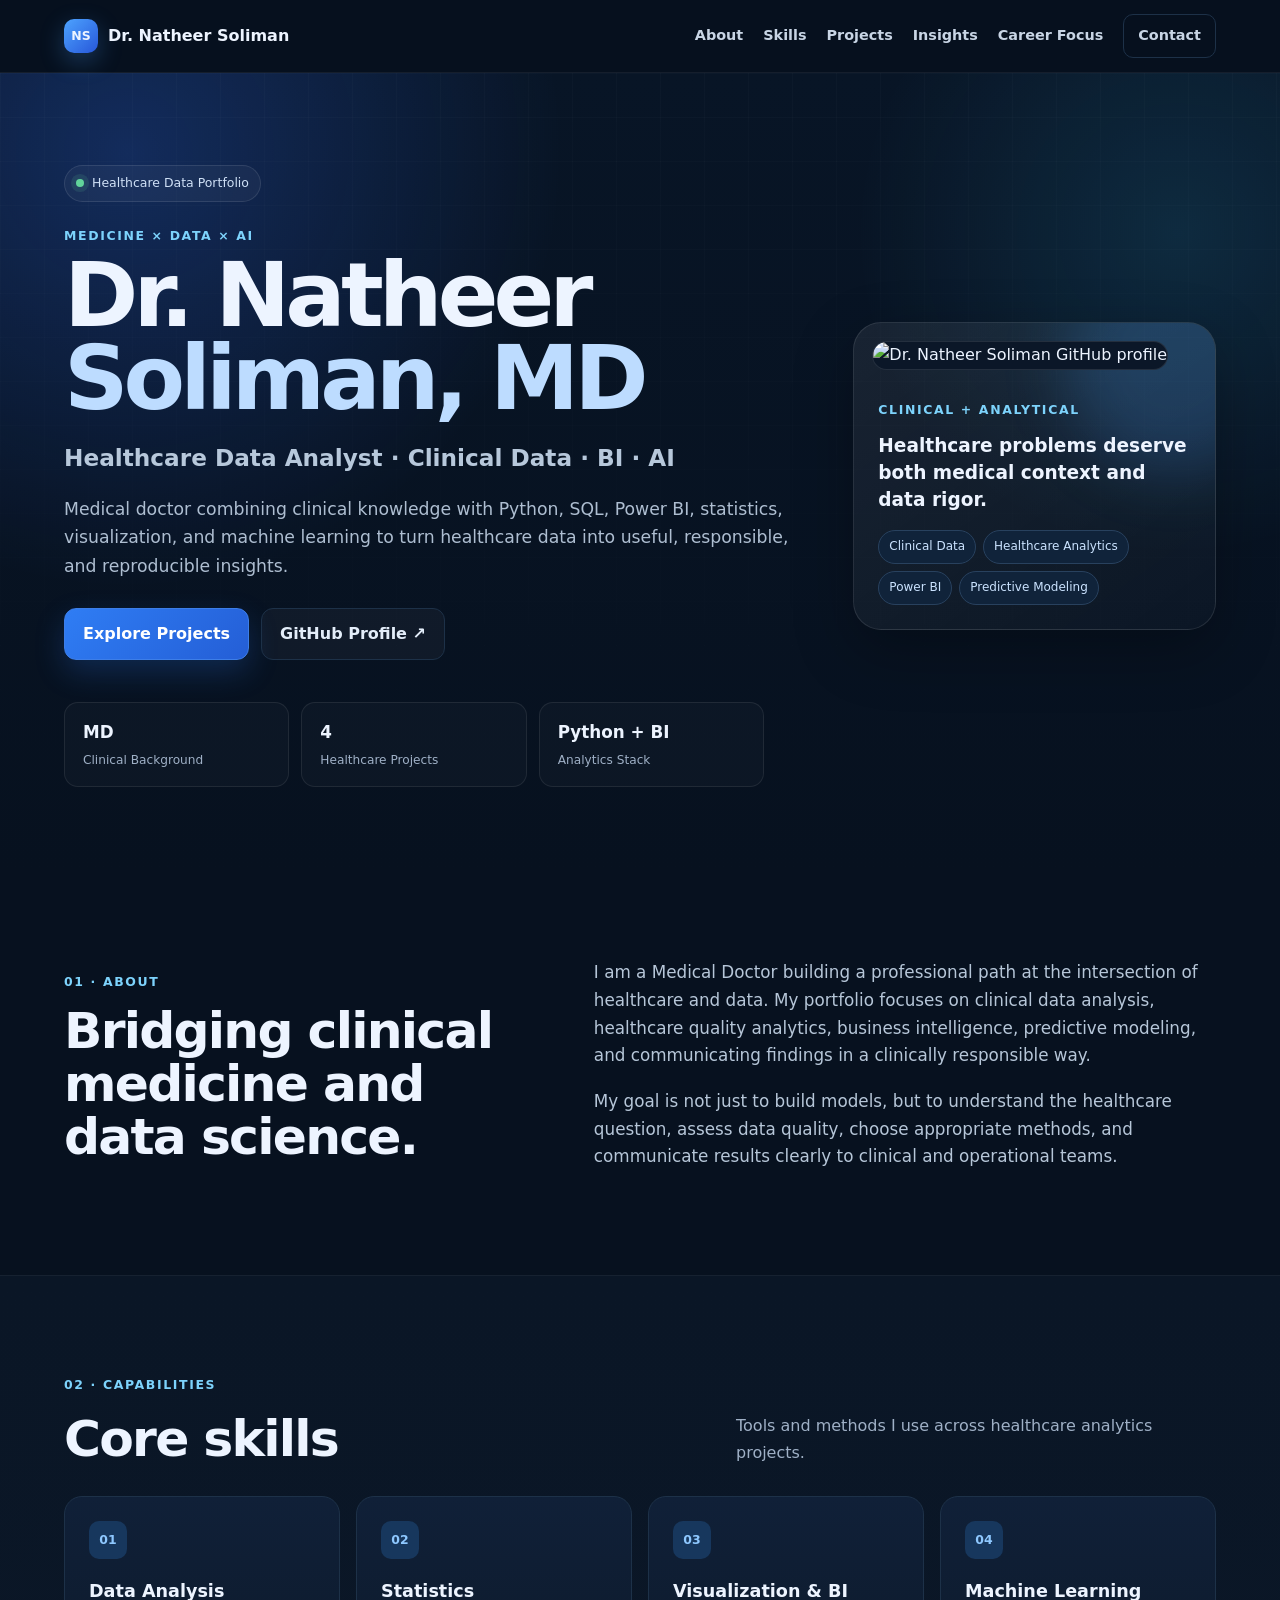
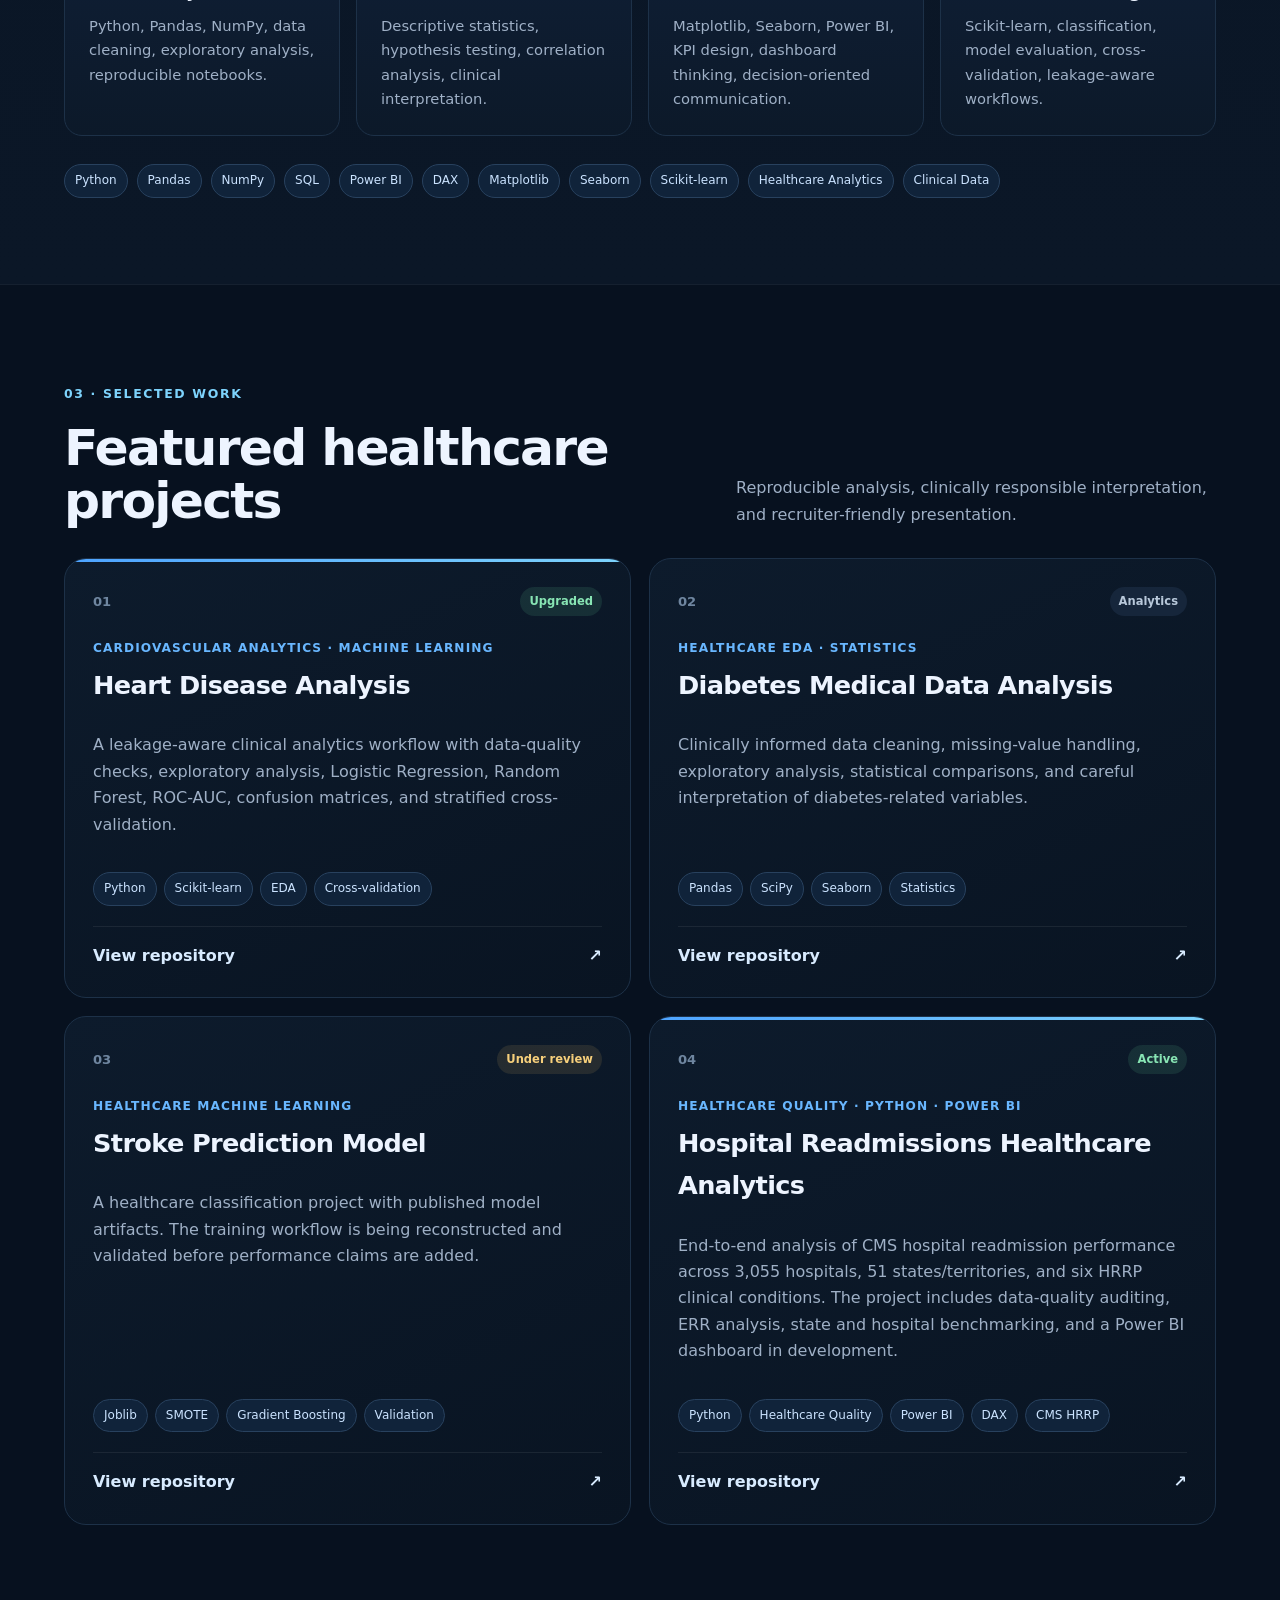
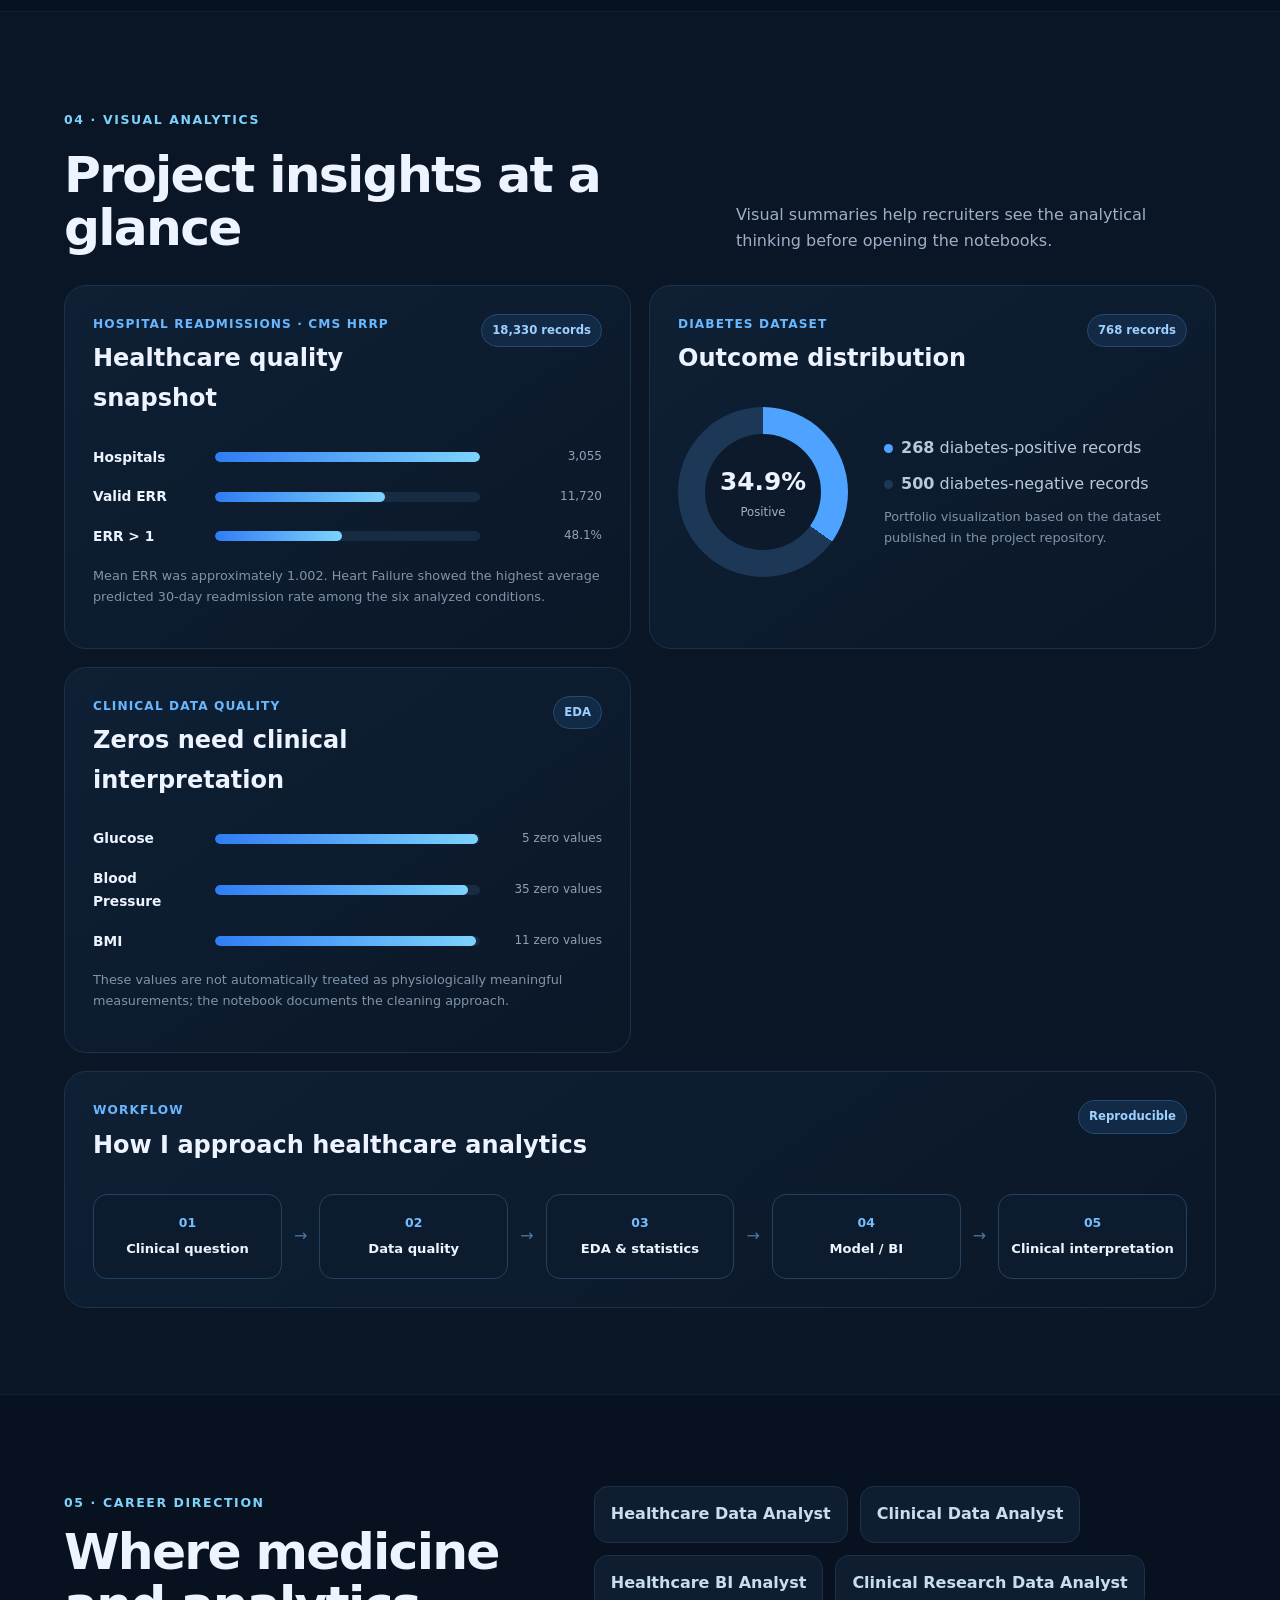
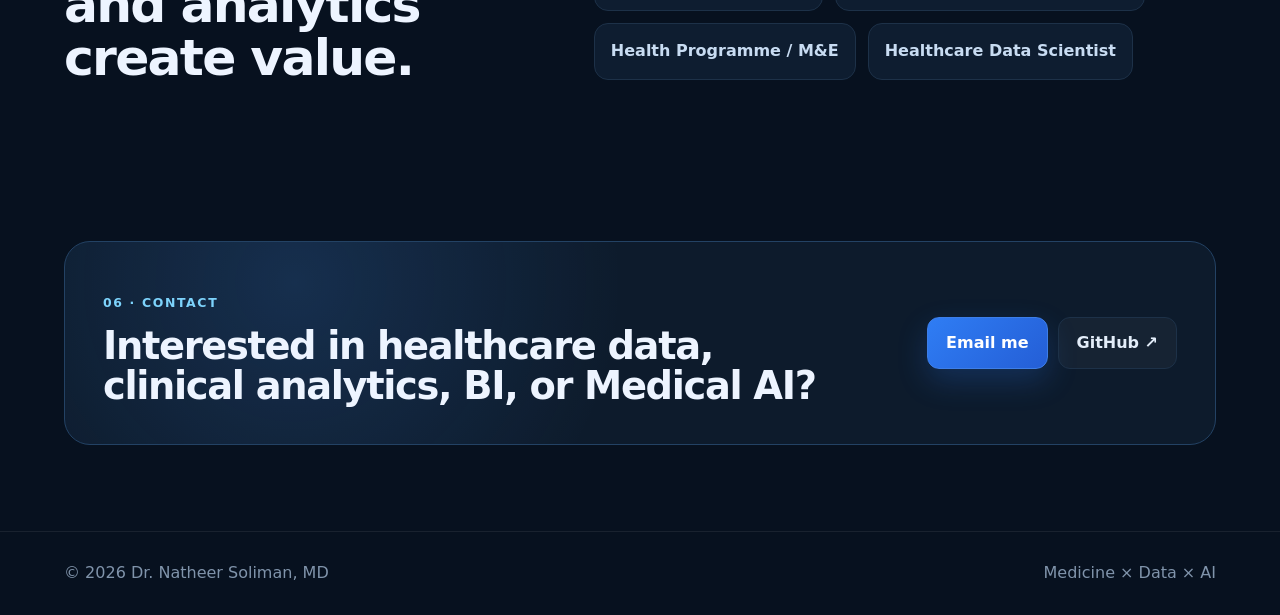
==== index.html @ b5d8feb5 "Update portfolio with hospital readmissions analytics project" ====
<!DOCTYPE html><html lang="en"><head><meta charset="UTF-8"><meta name="viewport" content="width=device-width,initial-scale=1"><meta name="description" content="Dr. Natheer Soliman — Medical Doctor and Healthcare Data Analyst working across clinical data, healthcare quality analytics, BI, and AI."><meta name="theme-color" content="#07111f"><title>Dr. Natheer Soliman | Healthcare Data & AI</title><link rel="stylesheet" href="style.css"></head><body><nav class="nav"><div class="container nav-inner"><a class="brand" href="#top"><span class="brand-mark">NS</span><span>Dr. Natheer Soliman</span></a><div class="nav-links"><a href="#about">About</a><a href="#skills">Skills</a><a href="#projects">Projects</a><a href="#insights">Insights</a><a href="#focus">Career Focus</a><a class="nav-cta" href="mailto:natheer.ne@gmail.com">Contact</a></div></div></nav><header class="hero" id="top"><div class="container hero-grid"><div class="hero-copy"><div class="status"><span class="status-dot"></span>Healthcare Data Portfolio</div><p class="eyebrow">Medicine × Data × AI</p><h1>Dr. Natheer<br><span>Soliman, MD</span></h1><h2>Healthcare Data Analyst · Clinical Data · BI · AI</h2><p class="lead">Medical doctor combining clinical knowledge with Python, SQL, Power BI, statistics, visualization, and machine learning to turn healthcare data into useful, responsible, and reproducible insights.</p><div class="actions"><a class="button primary" href="#projects">Explore Projects</a><a class="button secondary" href="https://github.com/natheerne-hub" target="_blank" rel="noreferrer">GitHub Profile ↗</a></div><div class="quick-stats"><div><strong>MD</strong><span>Clinical Background</span></div><div><strong>4</strong><span>Healthcare Projects</span></div><div><strong>Python + BI</strong><span>Analytics Stack</span></div></div></div><aside class="profile-card"><div class="profile-glow"></div><img class="avatar" src="https://avatars.githubusercontent.com/u/302452906?v=4" alt="Dr. Natheer Soliman GitHub profile"><div class="profile-copy"><p class="mini-label">Clinical + Analytical</p><h3>Healthcare problems deserve both medical context and data rigor.</h3><div class="profile-tags"><span>Clinical Data</span><span>Healthcare Analytics</span><span>Power BI</span><span>Predictive Modeling</span></div></div></aside></div></header><main><section class="section" id="about"><div class="container split"><div><p class="section-kicker">01 · About</p><h2>Bridging clinical medicine and data science.</h2></div><div class="section-copy"><p>I am a Medical Doctor building a professional path at the intersection of healthcare and data. My portfolio focuses on clinical data analysis, healthcare quality analytics, business intelligence, predictive modeling, and communicating findings in a clinically responsible way.</p><p>My goal is not just to build models, but to understand the healthcare question, assess data quality, choose appropriate methods, and communicate results clearly to clinical and operational teams.</p></div></div></section><section class="section dark-panel" id="skills"><div class="container"><p class="section-kicker">02 · Capabilities</p><div class="section-heading-row"><h2>Core skills</h2><p>Tools and methods I use across healthcare analytics projects.</p></div><div class="skill-grid"><article class="skill-card"><span class="skill-icon">01</span><h3>Data Analysis</h3><p>Python, Pandas, NumPy, data cleaning, exploratory analysis, reproducible notebooks.</p></article><article class="skill-card"><span class="skill-icon">02</span><h3>Statistics</h3><p>Descriptive statistics, hypothesis testing, correlation analysis, clinical interpretation.</p></article><article class="skill-card"><span class="skill-icon">03</span><h3>Visualization & BI</h3><p>Matplotlib, Seaborn, Power BI, KPI design, dashboard thinking, decision-oriented communication.</p></article><article class="skill-card"><span class="skill-icon">04</span><h3>Machine Learning</h3><p>Scikit-learn, classification, model evaluation, cross-validation, leakage-aware workflows.</p></article></div><div class="chips"><span>Python</span><span>Pandas</span><span>NumPy</span><span>SQL</span><span>Power BI</span><span>DAX</span><span>Matplotlib</span><span>Seaborn</span><span>Scikit-learn</span><span>Healthcare Analytics</span><span>Clinical Data</span></div></div></section><section class="section" id="projects"><div class="container"><p class="section-kicker">03 · Selected Work</p><div class="section-heading-row"><h2>Featured healthcare projects</h2><p>Reproducible analysis, clinically responsible interpretation, and recruiter-friendly presentation.</p></div><div class="project-grid"><article class="project-card featured"><div class="project-top"><span class="project-number">01</span><span class="project-status verified">Upgraded</span></div><p class="tag">Cardiovascular Analytics · Machine Learning</p><h3>Heart Disease Analysis</h3><p>A leakage-aware clinical analytics workflow with data-quality checks, exploratory analysis, Logistic Regression, Random Forest, ROC-AUC, confusion matrices, and stratified cross-validation.</p><div class="project-tech"><span>Python</span><span>Scikit-learn</span><span>EDA</span><span>Cross-validation</span></div><a class="project-link" href="https://github.com/natheerne-hub/Heart-Disease-Exploratory-Data-Analysis" target="_blank" rel="noreferrer">View repository <span>↗</span></a></article><article class="project-card"><div class="project-top"><span class="project-number">02</span><span class="project-status">Analytics</span></div><p class="tag">Healthcare EDA · Statistics</p><h3>Diabetes Medical Data Analysis</h3><p>Clinically informed data cleaning, missing-value handling, exploratory analysis, statistical comparisons, and careful interpretation of diabetes-related variables.</p><div class="project-tech"><span>Pandas</span><span>SciPy</span><span>Seaborn</span><span>Statistics</span></div><a class="project-link" href="https://github.com/natheerne-hub/medical-data-for-diabetes" target="_blank" rel="noreferrer">View repository <span>↗</span></a></article><article class="project-card"><div class="project-top"><span class="project-number">03</span><span class="project-status review">Under review</span></div><p class="tag">Healthcare Machine Learning</p><h3>Stroke Prediction Model</h3><p>A healthcare classification project with published model artifacts. The training workflow is being reconstructed and validated before performance claims are added.</p><div class="project-tech"><span>Joblib</span><span>SMOTE</span><span>Gradient Boosting</span><span>Validation</span></div><a class="project-link" href="https://github.com/natheerne-hub/stroke-prediction-model" target="_blank" rel="noreferrer">View repository <span>↗</span></a></article><article class="project-card featured"><div class="project-top"><span class="project-number">04</span><span class="project-status verified">Active</span></div><p class="tag">Healthcare Quality · Python · Power BI</p><h3>Hospital Readmissions Healthcare Analytics</h3><p>End-to-end analysis of CMS hospital readmission performance across 3,055 hospitals, 51 states/territories, and six HRRP clinical conditions. The project includes data-quality auditing, ERR analysis, state and hospital benchmarking, and a Power BI dashboard in development.</p><div class="project-tech"><span>Python</span><span>Healthcare Quality</span><span>Power BI</span><span>DAX</span><span>CMS HRRP</span></div><a class="project-link" href="https://github.com/natheerne-hub/Hospital-Readmissions-Healthcare-Analytics" target="_blank" rel="noreferrer">View repository <span>↗</span></a></article></div></div></section><section class="section dark-panel" id="insights"><div class="container"><p class="section-kicker">04 · Visual Analytics</p><div class="section-heading-row"><h2>Project insights at a glance</h2><p>Visual summaries help recruiters see the analytical thinking before opening the notebooks.</p></div><div class="insight-grid"><article class="insight-card"><div class="insight-head"><div><p class="tag">Hospital Readmissions · CMS HRRP</p><h3>Healthcare quality snapshot</h3></div><span class="data-badge">18,330 records</span></div><div class="metric-list"><div><span>Hospitals</span><div class="metric-bar"><b style="width:100%"></b></div><em>3,055</em></div><div><span>Valid ERR</span><div class="metric-bar"><b style="width:64%"></b></div><em>11,720</em></div><div><span>ERR &gt; 1</span><div class="metric-bar"><b style="width:48.1%"></b></div><em>48.1%</em></div></div><p class="note">Mean ERR was approximately 1.002. Heart Failure showed the highest average predicted 30-day readmission rate among the six analyzed conditions.</p></article><article class="insight-card"><div class="insight-head"><div><p class="tag">Diabetes dataset</p><h3>Outcome distribution</h3></div><span class="data-badge">768 records</span></div><div class="donut-row"><div class="donut diabetes-donut"><div><strong>34.9%</strong><span>Positive</span></div></div><div class="legend"><p><i class="dot positive"></i><strong>268</strong> diabetes-positive records</p><p><i class="dot negative"></i><strong>500</strong> diabetes-negative records</p><p class="note">Portfolio visualization based on the dataset published in the project repository.</p></div></div></article><article class="insight-card"><div class="insight-head"><div><p class="tag">Clinical data quality</p><h3>Zeros need clinical interpretation</h3></div><span class="data-badge">EDA</span></div><div class="metric-list"><div><span>Glucose</span><div class="metric-bar"><b style="width:99.3%"></b></div><em>5 zero values</em></div><div><span>Blood Pressure</span><div class="metric-bar"><b style="width:95.4%"></b></div><em>35 zero values</em></div><div><span>BMI</span><div class="metric-bar"><b style="width:98.6%"></b></div><em>11 zero values</em></div></div><p class="note">These values are not automatically treated as physiologically meaningful measurements; the notebook documents the cleaning approach.</p></article><article class="insight-card wide"><div class="insight-head"><div><p class="tag">Workflow</p><h3>How I approach healthcare analytics</h3></div><span class="data-badge">Reproducible</span></div><div class="workflow"><div><strong>01</strong><span>Clinical question</span></div><i>→</i><div><strong>02</strong><span>Data quality</span></div><i>→</i><div><strong>03</strong><span>EDA & statistics</span></div><i>→</i><div><strong>04</strong><span>Model / BI</span></div><i>→</i><div><strong>05</strong><span>Clinical interpretation</span></div></div></article></div></div></section><section class="section" id="focus"><div class="container split focus-grid"><div><p class="section-kicker">05 · Career Direction</p><h2>Where medicine and analytics create value.</h2></div><div class="roles"><span>Healthcare Data Analyst</span><span>Clinical Data Analyst</span><span>Healthcare BI Analyst</span><span>Clinical Research Data Analyst</span><span>Health Programme / M&E</span><span>Healthcare Data Scientist</span></div></div></section><section class="section contact-section"><div class="container contact-card"><div><p class="section-kicker">06 · Contact</p><h2>Interested in healthcare data, clinical analytics, BI, or Medical AI?</h2></div><div class="contact-actions"><a class="button primary" href="mailto:natheer.ne@gmail.com">Email me</a><a class="button secondary" href="https://github.com/natheerne-hub" target="_blank" rel="noreferrer">GitHub ↗</a></div></div></section></main><footer><div class="container footer-inner"><p>© 2026 Dr. Natheer Soliman, MD</p><p>Medicine × Data × AI</p></div></footer><script src="script.js"></script></body></html>
---- style.css ----
:root{--bg:#07111f;--panel:#0c1727;--text:#edf4ff;--muted:#9fb0c6;--line:#1d3148;--accent:#4da3ff;--accent2:#7dd3fc;--success:#61d49b;--warning:#f6c768;--radius:22px;--shadow:0 20px 60px rgba(0,0,0,.28)}*{box-sizing:border-box}html{scroll-behavior:smooth}body{margin:0;font-family:Inter,ui-sans-serif,system-ui,-apple-system,BlinkMacSystemFont,"Segoe UI",sans-serif;background:var(--bg);color:var(--text);line-height:1.65;-webkit-font-smoothing:antialiased}.container{width:min(1160px,90%);margin:0 auto}a{color:inherit}.nav{position:sticky;top:0;z-index:20;background:rgba(7,17,31,.78);backdrop-filter:blur(16px);border-bottom:1px solid rgba(255,255,255,.06)}.nav-inner{height:72px;display:flex;align-items:center;justify-content:space-between;gap:24px}.brand{display:flex;align-items:center;gap:10px;text-decoration:none;font-weight:800}.brand-mark{display:grid;place-items:center;width:34px;height:34px;border-radius:10px;background:linear-gradient(135deg,var(--accent),#2757d9);font-size:.78rem;box-shadow:0 8px 24px rgba(77,163,255,.28)}.nav-links{display:flex;align-items:center;gap:20px}.nav-links a{text-decoration:none;color:#c8d5e5;font-size:.9rem;font-weight:650}.nav-links a:hover{color:#fff}.nav-cta{padding:9px 14px;border:1px solid var(--line);border-radius:10px}.hero{position:relative;overflow:hidden;padding:92px 0 86px;background:radial-gradient(circle at 10% 10%,rgba(52,112,255,.25),transparent 32%),radial-gradient(circle at 92% 20%,rgba(61,202,255,.12),transparent 24%),linear-gradient(180deg,#081526 0%,#07111f 100%)}.hero:after{content:"";position:absolute;inset:0;background-image:linear-gradient(rgba(255,255,255,.025) 1px,transparent 1px),linear-gradient(90deg,rgba(255,255,255,.025) 1px,transparent 1px);background-size:44px 44px;mask-image:linear-gradient(to bottom,rgba(0,0,0,.8),transparent);pointer-events:none}.hero-grid{position:relative;z-index:1;display:grid;grid-template-columns:minmax(0,1.5fr) minmax(300px,.75fr);gap:64px;align-items:center}.status{display:inline-flex;align-items:center;gap:8px;padding:7px 11px;border:1px solid rgba(255,255,255,.1);border-radius:999px;background:rgba(255,255,255,.04);font-size:.78rem;color:#cfe0f6}.status-dot{width:8px;height:8px;border-radius:50%;background:var(--success);box-shadow:0 0 0 5px rgba(97,212,155,.12)}.eyebrow,.section-kicker,.mini-label{letter-spacing:.13em;text-transform:uppercase;font-size:.78rem;font-weight:800;color:var(--accent2)}.eyebrow{margin:24px 0 8px}.hero h1{font-size:clamp(3.2rem,7vw,6.4rem);line-height:.92;letter-spacing:-.055em;margin:0}.hero h1 span{color:#bddcff}.hero h2{font-size:clamp(1.05rem,2.2vw,1.45rem);font-weight:650;color:#b7c8db;margin:20px 0 12px}.lead{max-width:760px;font-size:1.08rem;color:#aebed1}.actions{display:flex;gap:12px;flex-wrap:wrap;margin-top:28px}.button{display:inline-flex;align-items:center;justify-content:center;padding:12px 18px;border-radius:12px;text-decoration:none;font-weight:800;border:1px solid var(--line);transition:.22s ease}.button:hover{transform:translateY(-2px)}.button.primary{background:linear-gradient(135deg,#2f7df4,#245ed6);border-color:#3d7ee8;color:#fff;box-shadow:0 12px 30px rgba(47,125,244,.22)}.button.secondary{background:rgba(255,255,255,.035);color:#e3edf9}.quick-stats{display:grid;grid-template-columns:repeat(3,1fr);gap:12px;margin-top:42px;max-width:700px}.quick-stats div{padding:16px 18px;border:1px solid rgba(255,255,255,.08);border-radius:14px;background:rgba(255,255,255,.025)}.quick-stats strong,.quick-stats span{display:block}.quick-stats strong{font-size:1.05rem}.quick-stats span{font-size:.76rem;color:var(--muted);margin-top:3px}.profile-card{position:relative;padding:18px;border:1px solid rgba(255,255,255,.1);border-radius:28px;background:linear-gradient(145deg,rgba(255,255,255,.07),rgba(255,255,255,.02));box-shadow:var(--shadow);overflow:hidden}.profile-glow{position:absolute;width:220px;height:220px;right:-70px;top:-70px;border-radius:50%;background:rgba(77,163,255,.18);filter:blur(30px)}.avatar{position:relative;width:100%;aspect-ratio:1/1;object-fit:cover;border-radius:20px;border:1px solid rgba(255,255,255,.1);background:#0b1728}.profile-copy{position:relative;padding:18px 6px 6px}.profile-copy h3{margin:.35rem 0 1rem;font-size:1.16rem;line-height:1.45}.profile-tags{display:flex;gap:7px;flex-wrap:wrap}.profile-tags span,.project-tech span,.chips span{border:1px solid #28415e;background:#10233a;color:#cbe3ff;border-radius:999px;padding:6px 10px;font-size:.75rem}.section{padding:86px 0}.dark-panel{background:linear-gradient(180deg,#0a1626,#0b1727);border-top:1px solid rgba(255,255,255,.045);border-bottom:1px solid rgba(255,255,255,.045)}.split{display:grid;grid-template-columns:.85fr 1.15fr;gap:70px}.section h2{font-size:clamp(2rem,4vw,3.15rem);line-height:1.05;letter-spacing:-.035em;margin:.35rem 0 0}.section-copy p{font-size:1.05rem;color:#b6c6d8;margin:0 0 18px}.section-heading-row{display:flex;justify-content:space-between;gap:40px;align-items:end;margin-bottom:30px}.section-heading-row>p{max-width:480px;color:var(--muted);margin:0}.skill-grid{display:grid;grid-template-columns:repeat(4,1fr);gap:16px}.skill-card{padding:24px;border:1px solid var(--line);border-radius:18px;background:linear-gradient(180deg,#102038,#0c1929)}.skill-icon{display:inline-grid;place-items:center;width:38px;height:38px;border-radius:10px;background:#17375d;color:#8ec8ff;font-weight:800;font-size:.78rem}.skill-card h3{margin:18px 0 8px;font-size:1.1rem}.skill-card p{margin:0;color:var(--muted);font-size:.92rem}.chips{display:flex;flex-wrap:wrap;gap:9px;margin-top:28px}.project-grid{display:grid;grid-template-columns:repeat(2,1fr);gap:18px}.project-card{position:relative;min-height:340px;padding:28px;border:1px solid var(--line);border-radius:var(--radius);background:linear-gradient(155deg,#0d1b2c,#091422);display:flex;flex-direction:column;transition:.25s ease;overflow:hidden}.project-card:hover{transform:translateY(-4px);border-color:#315a83;box-shadow:0 18px 46px rgba(0,0,0,.2)}.project-card.featured:before{content:"";position:absolute;inset:0 0 auto 0;height:3px;background:linear-gradient(90deg,var(--accent),var(--accent2))}.project-card h3{font-size:1.6rem;letter-spacing:-.025em;margin:.35rem 0 .65rem}.project-card>p:not(.tag){color:var(--muted)}.project-top{display:flex;justify-content:space-between;align-items:center}.project-number{font-size:.82rem;color:#6f86a0;font-weight:800}.project-status{font-size:.72rem;font-weight:800;padding:5px 9px;border-radius:999px;background:#16263b;color:#b8c8da}.project-status.verified{background:rgba(97,212,155,.12);color:#88e5b4}.project-status.review{background:rgba(246,199,104,.11);color:#f6cf7b}.project-status.build{background:rgba(77,163,255,.12);color:#8ec8ff}.tag{margin:22px 0 0;font-size:.76rem;text-transform:uppercase;letter-spacing:.09em;font-weight:800;color:#69b7ff}.project-tech{display:flex;flex-wrap:wrap;gap:7px;margin-top:auto;padding-top:18px}.project-link{display:flex;justify-content:space-between;align-items:center;margin-top:20px;padding-top:16px;border-top:1px solid rgba(255,255,255,.07);text-decoration:none;font-weight:800;color:#d8ebff}.project-link.disabled{color:#6f8297}.insight-grid{display:grid;grid-template-columns:repeat(2,1fr);gap:18px}.insight-card{padding:28px;border:1px solid var(--line);border-radius:var(--radius);background:linear-gradient(145deg,#0f2035,#0a1727)}.insight-card.wide{grid-column:1/-1}.insight-head{display:flex;justify-content:space-between;gap:18px;align-items:flex-start}.insight-head .tag{margin:0}.insight-head h3{font-size:1.5rem;margin:.35rem 0 0}.data-badge{white-space:nowrap;padding:6px 10px;border-radius:999px;background:#122a45;border:1px solid #244b72;color:#9ed0ff;font-size:.73rem;font-weight:800}.donut-row{display:flex;align-items:center;gap:36px;margin-top:28px}.donut{width:170px;height:170px;border-radius:50%;display:grid;place-items:center;position:relative;flex:0 0 auto}.diabetes-donut{background:conic-gradient(#4da3ff 0 34.9%,#1c3856 34.9% 100%)}.donut:after{content:"";position:absolute;width:116px;height:116px;border-radius:50%;background:#0c1a2b}.donut div{position:relative;z-index:1;text-align:center}.donut strong,.donut span{display:block}.donut strong{font-size:1.55rem}.donut span{font-size:.73rem;color:var(--muted)}.legend p{margin:9px 0;color:#b8c9dc}.dot{display:inline-block;width:9px;height:9px;border-radius:50%;margin-right:8px}.dot.positive{background:#4da3ff}.dot.negative{background:#1c3856}.note{font-size:.8rem!important;color:#7f94ab!important}.metric-list{margin-top:27px}.metric-list>div{display:grid;grid-template-columns:110px 1fr 110px;gap:12px;align-items:center;margin:17px 0}.metric-list span{font-size:.86rem;font-weight:700}.metric-list em{font-style:normal;font-size:.75rem;color:#8da1b8;text-align:right}.metric-bar{height:10px;border-radius:99px;background:#172b42;overflow:hidden}.metric-bar b{display:block;height:100%;border-radius:inherit;background:linear-gradient(90deg,#2f7df4,#7dd3fc)}.workflow{display:grid;grid-template-columns:1fr auto 1fr auto 1fr auto 1fr auto 1fr;gap:12px;align-items:center;margin-top:28px}.workflow div{padding:18px 12px;border:1px solid #25415f;border-radius:14px;background:#0c1c2e;text-align:center}.workflow strong,.workflow span{display:block}.workflow strong{color:#74bdff;font-size:.78rem}.workflow span{margin-top:5px;font-size:.82rem;font-weight:700}.workflow i{font-style:normal;color:#4f769c}.roles{display:flex;flex-wrap:wrap;gap:12px;align-content:flex-start}.roles span{padding:14px 16px;border-radius:14px;border:1px solid var(--line);background:#0e1d30;color:#c8dcf2;font-weight:700}.focus-grid{align-items:center}.contact-section{padding-top:70px}.contact-card{display:flex;justify-content:space-between;gap:32px;align-items:center;padding:38px;border-radius:26px;border:1px solid #234264;background:radial-gradient(circle at 20% 20%,rgba(70,150,255,.16),transparent 35%),#0d1b2c}.contact-card h2{font-size:clamp(1.7rem,3vw,2.5rem);max-width:760px}.contact-actions{display:flex;gap:10px;flex-wrap:wrap}footer{border-top:1px solid rgba(255,255,255,.07);padding:28px 0;color:#8094ab}.footer-inner{display:flex;justify-content:space-between;gap:18px}.footer-inner p{margin:0}@media(max-width:900px){.nav-links a:not(.nav-cta){display:none}.hero-grid,.split{grid-template-columns:1fr}.hero-grid{gap:38px}.profile-card{max-width:560px}.skill-grid{grid-template-columns:repeat(2,1fr)}.section-heading-row,.contact-card{align-items:flex-start;flex-direction:column}.project-grid,.insight-grid{grid-template-columns:1fr}.workflow{grid-template-columns:1fr}.workflow i{transform:rotate(90deg);text-align:center}.insight-card.wide{grid-column:auto}}@media(max-width:600px){.nav-inner{height:64px}.brand span:last-child{display:none}.hero{padding:68px 0 58px}.hero h1{font-size:3.3rem}.quick-stats{grid-template-columns:1fr}.section{padding:62px 0}.skill-grid{grid-template-columns:1fr}.project-card{min-height:auto}.contact-card{padding:26px}.footer-inner{flex-direction:column}.profile-card{border-radius:22px}.donut-row{flex-direction:column;align-items:flex-start}.metric-list>div{grid-template-columns:90px 1fr}.metric-list em{grid-column:2;text-align:left;margin-top:-9px}}
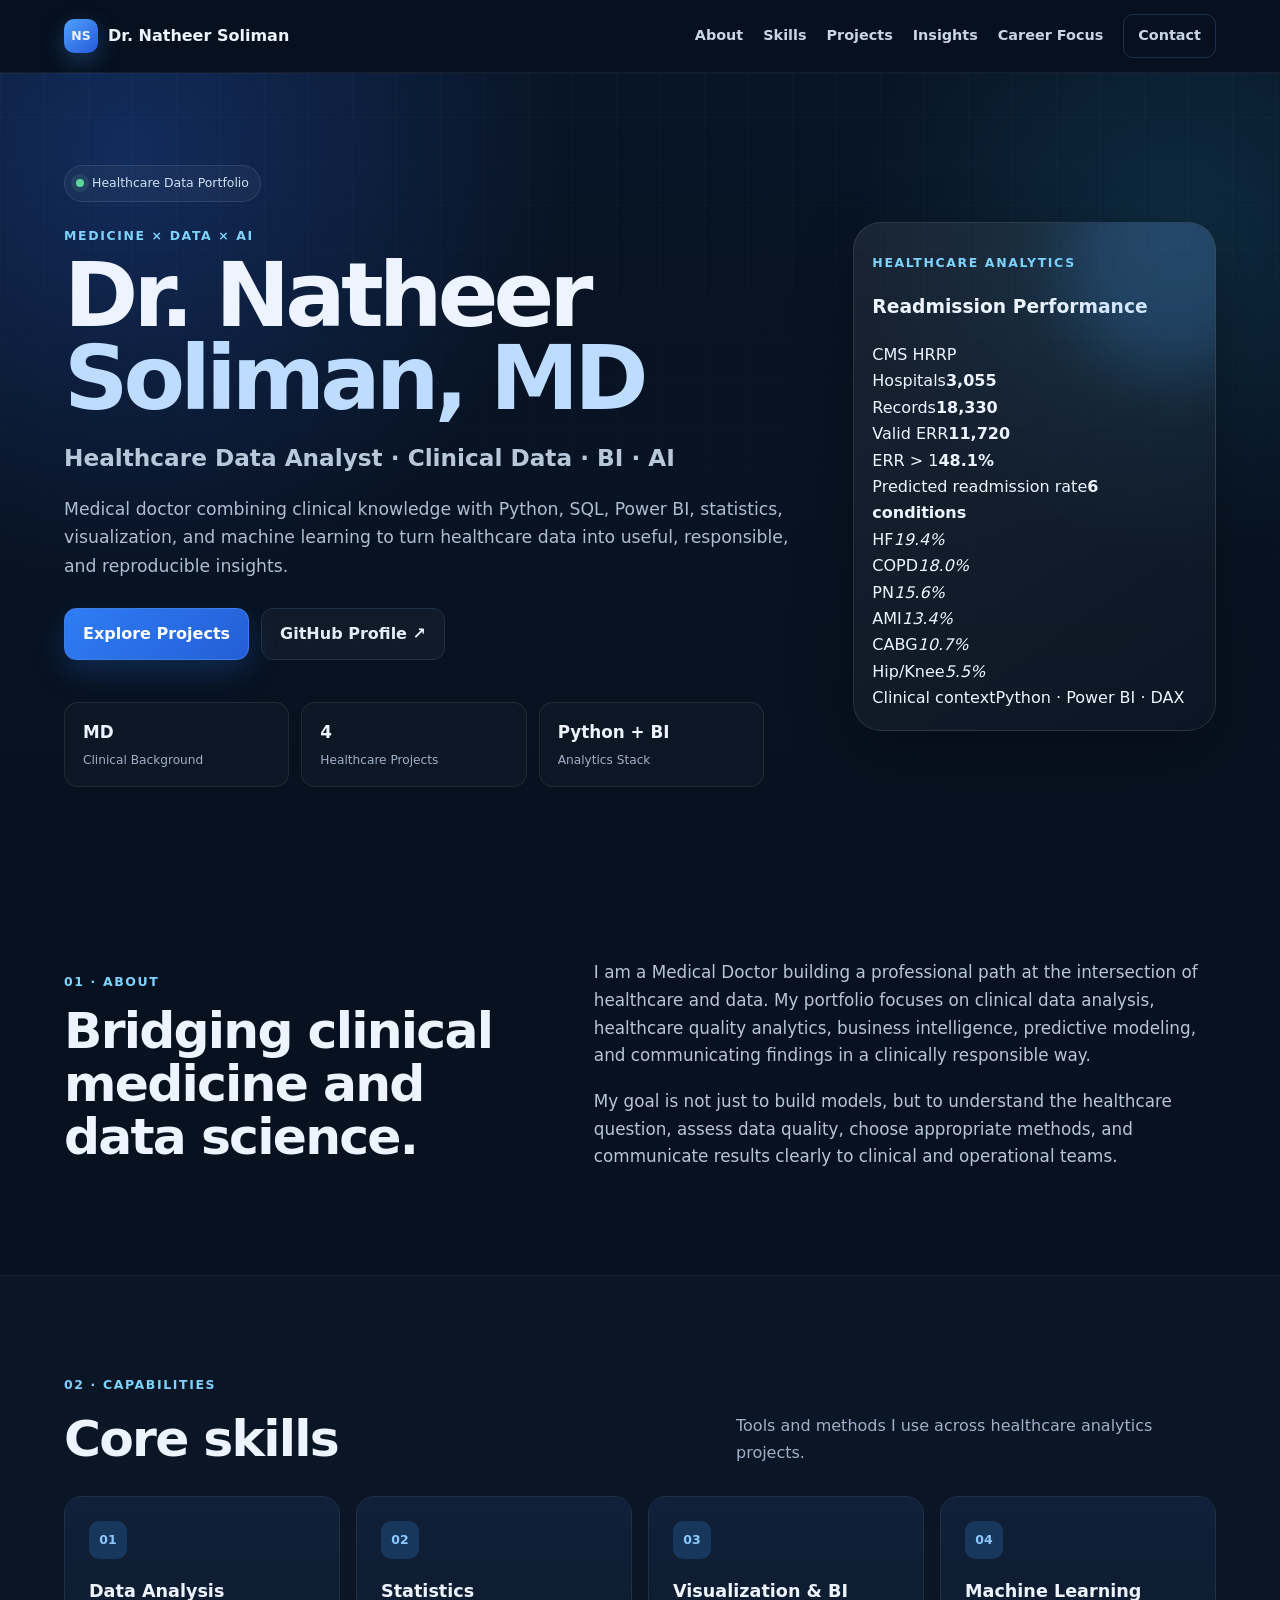
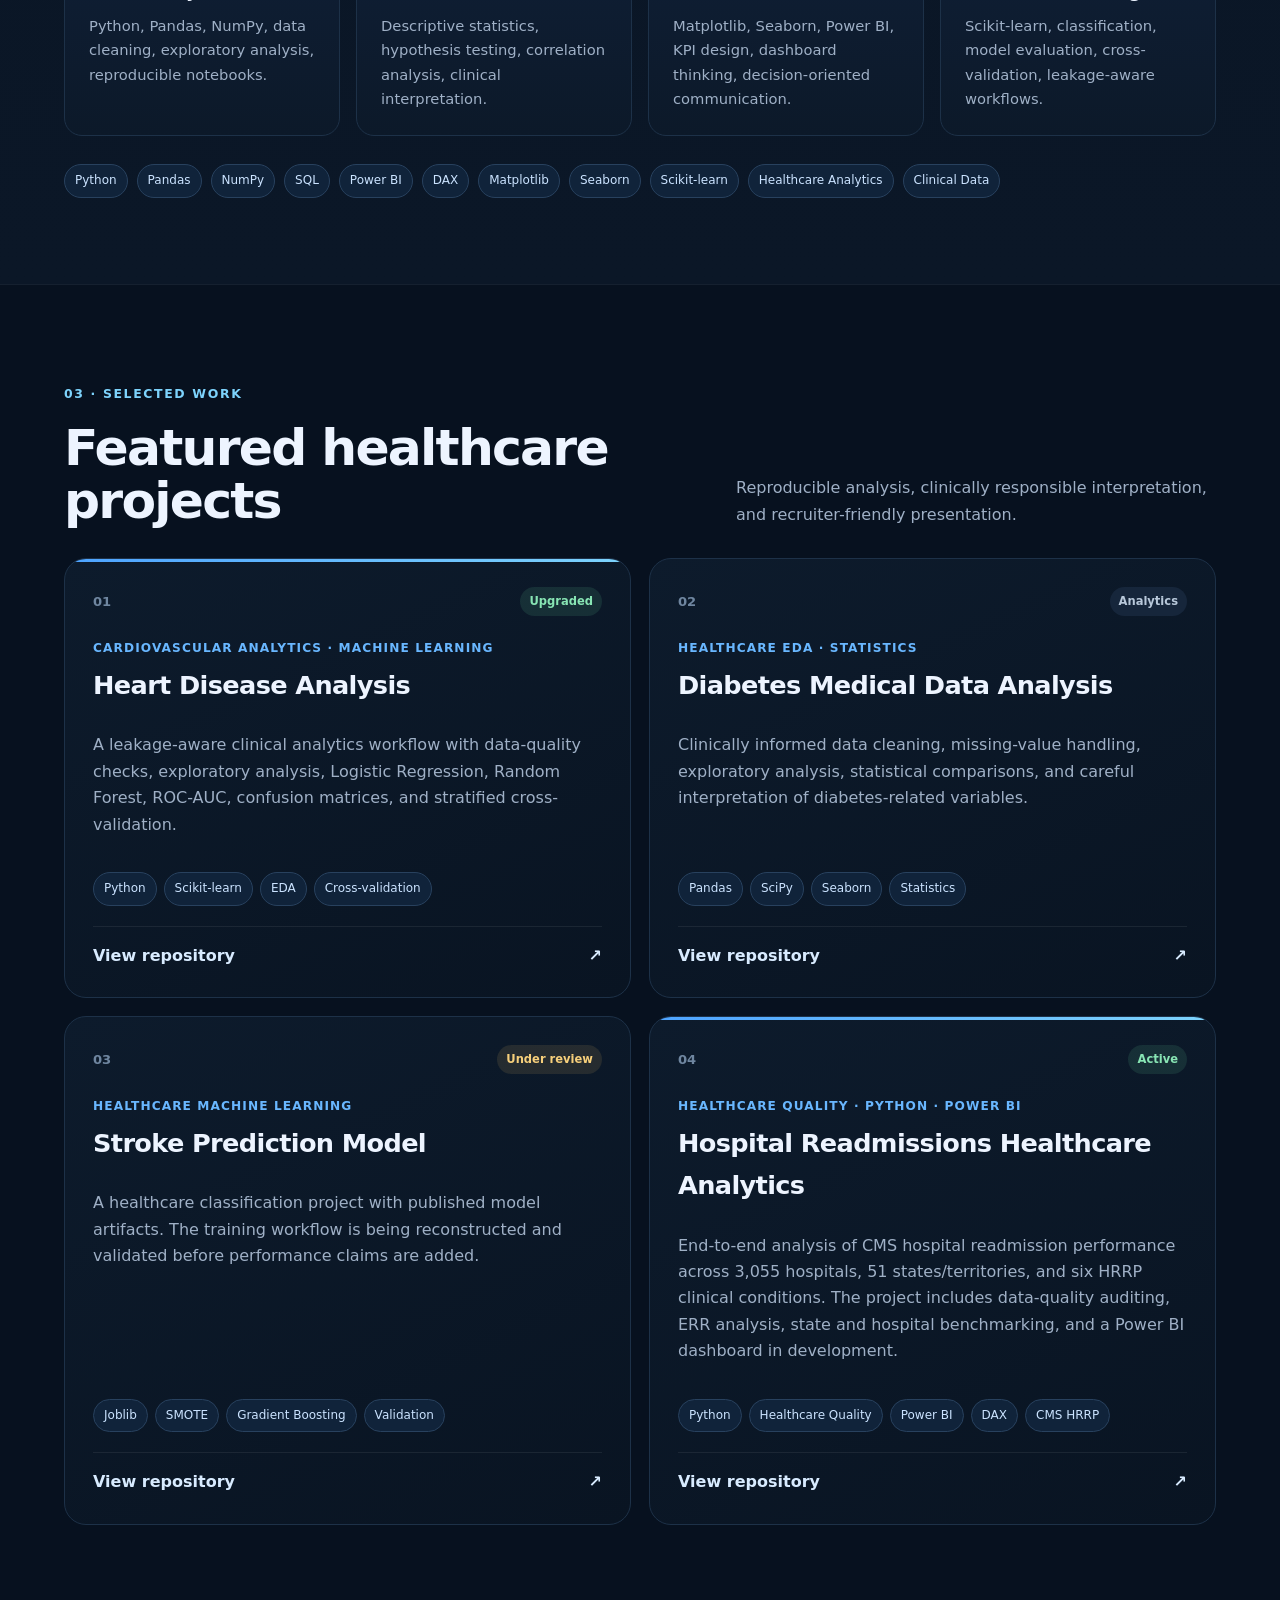
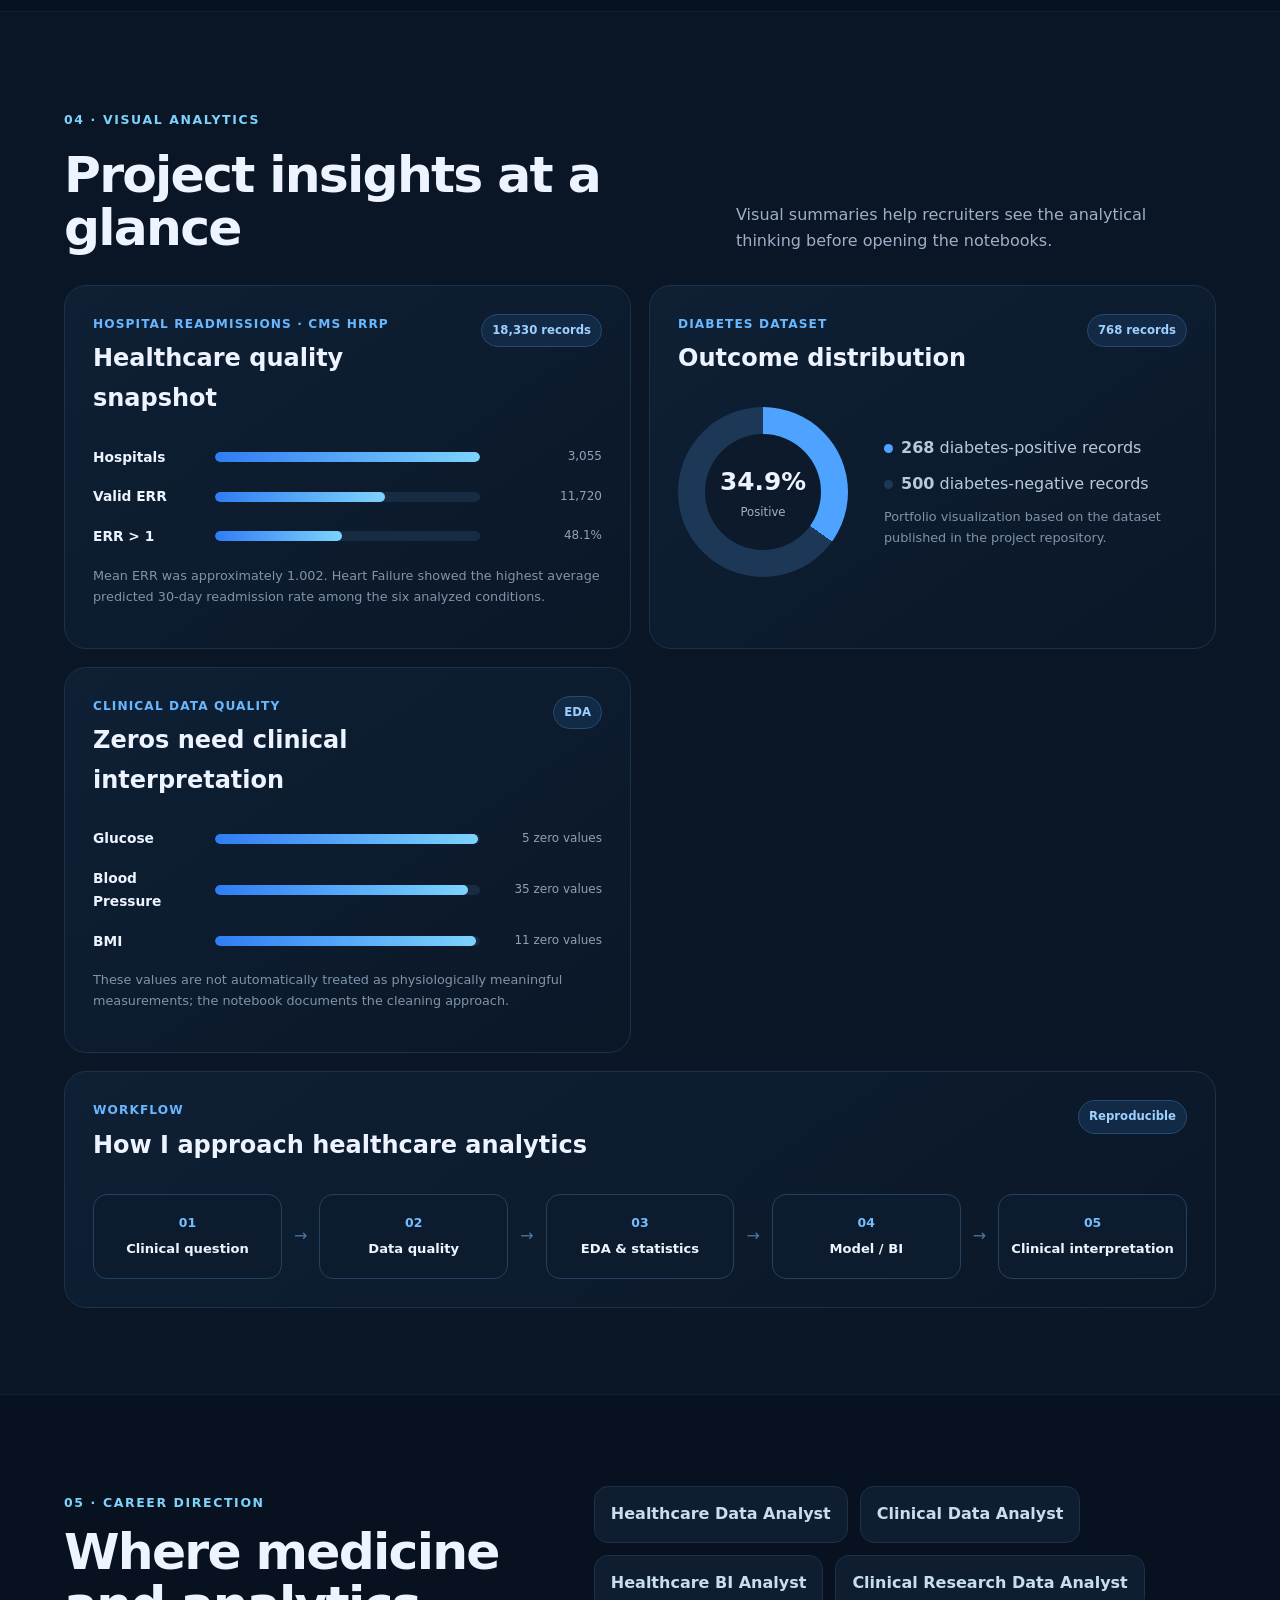
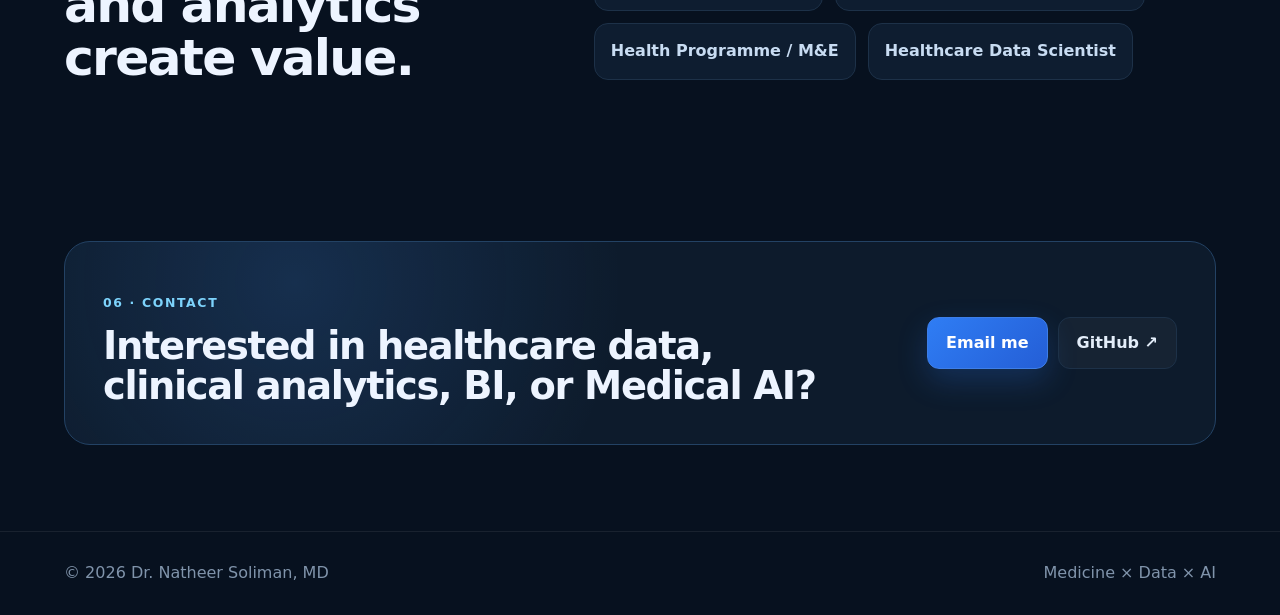
==== commit e18144aa: "Replace hero avatar with healthcare analytics visual" ====
--- a/index.html
+++ b/index.html
@@ -1 +1 @@
-<!DOCTYPE html><html lang="en"><head><meta charset="UTF-8"><meta name="viewport" content="width=device-width,initial-scale=1"><meta name="description" content="Dr. Natheer Soliman — Medical Doctor and Healthcare Data Analyst working across clinical data, healthcare quality analytics, BI, and AI."><meta name="theme-color" content="#07111f"><title>Dr. Natheer Soliman | Healthcare Data & AI</title><link rel="stylesheet" href="style.css"></head><body><nav class="nav"><div class="container nav-inner"><a class="brand" href="#top"><span class="brand-mark">NS</span><span>Dr. Natheer Soliman</span></a><div class="nav-links"><a href="#about">About</a><a href="#skills">Skills</a><a href="#projects">Projects</a><a href="#insights">Insights</a><a href="#focus">Career Focus</a><a class="nav-cta" href="mailto:natheer.ne@gmail.com">Contact</a></div></div></nav><header class="hero" id="top"><div class="container hero-grid"><div class="hero-copy"><div class="status"><span class="status-dot"></span>Healthcare Data Portfolio</div><p class="eyebrow">Medicine × Data × AI</p><h1>Dr. Natheer<br><span>Soliman, MD</span></h1><h2>Healthcare Data Analyst · Clinical Data · BI · AI</h2><p class="lead">Medical doctor combining clinical knowledge with Python, SQL, Power BI, statistics, visualization, and machine learning to turn healthcare data into useful, responsible, and reproducible insights.</p><div class="actions"><a class="button primary" href="#projects">Explore Projects</a><a class="button secondary" href="https://github.com/natheerne-hub" target="_blank" rel="noreferrer">GitHub Profile ↗</a></div><div class="quick-stats"><div><strong>MD</strong><span>Clinical Background</span></div><div><strong>4</strong><span>Healthcare Projects</span></div><div><strong>Python + BI</strong><span>Analytics Stack</span></div></div></div><aside class="profile-card"><div class="profile-glow"></div><img class="avatar" src="https://avatars.githubusercontent.com/u/302452906?v=4" alt="Dr. Natheer Soliman GitHub profile"><div class="profile-copy"><p class="mini-label">Clinical + Analytical</p><h3>Healthcare problems deserve both medical context and data rigor.</h3><div class="profile-tags"><span>Clinical Data</span><span>Healthcare Analytics</span><span>Power BI</span><span>Predictive Modeling</span></div></div></aside></div></header><main><section class="section" id="about"><div class="container split"><div><p class="section-kicker">01 · About</p><h2>Bridging clinical medicine and data science.</h2></div><div class="section-copy"><p>I am a Medical Doctor building a professional path at the intersection of healthcare and data. My portfolio focuses on clinical data analysis, healthcare quality analytics, business intelligence, predictive modeling, and communicating findings in a clinically responsible way.</p><p>My goal is not just to build models, but to understand the healthcare question, assess data quality, choose appropriate methods, and communicate results clearly to clinical and operational teams.</p></div></div></section><section class="section dark-panel" id="skills"><div class="container"><p class="section-kicker">02 · Capabilities</p><div class="section-heading-row"><h2>Core skills</h2><p>Tools and methods I use across healthcare analytics projects.</p></div><div class="skill-grid"><article class="skill-card"><span class="skill-icon">01</span><h3>Data Analysis</h3><p>Python, Pandas, NumPy, data cleaning, exploratory analysis, reproducible notebooks.</p></article><article class="skill-card"><span class="skill-icon">02</span><h3>Statistics</h3><p>Descriptive statistics, hypothesis testing, correlation analysis, clinical interpretation.</p></article><article class="skill-card"><span class="skill-icon">03</span><h3>Visualization & BI</h3><p>Matplotlib, Seaborn, Power BI, KPI design, dashboard thinking, decision-oriented communication.</p></article><article class="skill-card"><span class="skill-icon">04</span><h3>Machine Learning</h3><p>Scikit-learn, classification, model evaluation, cross-validation, leakage-aware workflows.</p></article></div><div class="chips"><span>Python</span><span>Pandas</span><span>NumPy</span><span>SQL</span><span>Power BI</span><span>DAX</span><span>Matplotlib</span><span>Seaborn</span><span>Scikit-learn</span><span>Healthcare Analytics</span><span>Clinical Data</span></div></div></section><section class="section" id="projects"><div class="container"><p class="section-kicker">03 · Selected Work</p><div class="section-heading-row"><h2>Featured healthcare projects</h2><p>Reproducible analysis, clinically responsible interpretation, and recruiter-friendly presentation.</p></div><div class="project-grid"><article class="project-card featured"><div class="project-top"><span class="project-number">01</span><span class="project-status verified">Upgraded</span></div><p class="tag">Cardiovascular Analytics · Machine Learning</p><h3>Heart Disease Analysis</h3><p>A leakage-aware clinical analytics workflow with data-quality checks, exploratory analysis, Logistic Regression, Random Forest, ROC-AUC, confusion matrices, and stratified cross-validation.</p><div class="project-tech"><span>Python</span><span>Scikit-learn</span><span>EDA</span><span>Cross-validation</span></div><a class="project-link" href="https://github.com/natheerne-hub/Heart-Disease-Exploratory-Data-Analysis" target="_blank" rel="noreferrer">View repository <span>↗</span></a></article><article class="project-card"><div class="project-top"><span class="project-number">02</span><span class="project-status">Analytics</span></div><p class="tag">Healthcare EDA · Statistics</p><h3>Diabetes Medical Data Analysis</h3><p>Clinically informed data cleaning, missing-value handling, exploratory analysis, statistical comparisons, and careful interpretation of diabetes-related variables.</p><div class="project-tech"><span>Pandas</span><span>SciPy</span><span>Seaborn</span><span>Statistics</span></div><a class="project-link" href="https://github.com/natheerne-hub/medical-data-for-diabetes" target="_blank" rel="noreferrer">View repository <span>↗</span></a></article><article class="project-card"><div class="project-top"><span class="project-number">03</span><span class="project-status review">Under review</span></div><p class="tag">Healthcare Machine Learning</p><h3>Stroke Prediction Model</h3><p>A healthcare classification project with published model artifacts. The training workflow is being reconstructed and validated before performance claims are added.</p><div class="project-tech"><span>Joblib</span><span>SMOTE</span><span>Gradient Boosting</span><span>Validation</span></div><a class="project-link" href="https://github.com/natheerne-hub/stroke-prediction-model" target="_blank" rel="noreferrer">View repository <span>↗</span></a></article><article class="project-card featured"><div class="project-top"><span class="project-number">04</span><span class="project-status verified">Active</span></div><p class="tag">Healthcare Quality · Python · Power BI</p><h3>Hospital Readmissions Healthcare Analytics</h3><p>End-to-end analysis of CMS hospital readmission performance across 3,055 hospitals, 51 states/territories, and six HRRP clinical conditions. The project includes data-quality auditing, ERR analysis, state and hospital benchmarking, and a Power BI dashboard in development.</p><div class="project-tech"><span>Python</span><span>Healthcare Quality</span><span>Power BI</span><span>DAX</span><span>CMS HRRP</span></div><a class="project-link" href="https://github.com/natheerne-hub/Hospital-Readmissions-Healthcare-Analytics" target="_blank" rel="noreferrer">View repository <span>↗</span></a></article></div></div></section><section class="section dark-panel" id="insights"><div class="container"><p class="section-kicker">04 · Visual Analytics</p><div class="section-heading-row"><h2>Project insights at a glance</h2><p>Visual summaries help recruiters see the analytical thinking before opening the notebooks.</p></div><div class="insight-grid"><article class="insight-card"><div class="insight-head"><div><p class="tag">Hospital Readmissions · CMS HRRP</p><h3>Healthcare quality snapshot</h3></div><span class="data-badge">18,330 records</span></div><div class="metric-list"><div><span>Hospitals</span><div class="metric-bar"><b style="width:100%"></b></div><em>3,055</em></div><div><span>Valid ERR</span><div class="metric-bar"><b style="width:64%"></b></div><em>11,720</em></div><div><span>ERR &gt; 1</span><div class="metric-bar"><b style="width:48.1%"></b></div><em>48.1%</em></div></div><p class="note">Mean ERR was approximately 1.002. Heart Failure showed the highest average predicted 30-day readmission rate among the six analyzed conditions.</p></article><article class="insight-card"><div class="insight-head"><div><p class="tag">Diabetes dataset</p><h3>Outcome distribution</h3></div><span class="data-badge">768 records</span></div><div class="donut-row"><div class="donut diabetes-donut"><div><strong>34.9%</strong><span>Positive</span></div></div><div class="legend"><p><i class="dot positive"></i><strong>268</strong> diabetes-positive records</p><p><i class="dot negative"></i><strong>500</strong> diabetes-negative records</p><p class="note">Portfolio visualization based on the dataset published in the project repository.</p></div></div></article><article class="insight-card"><div class="insight-head"><div><p class="tag">Clinical data quality</p><h3>Zeros need clinical interpretation</h3></div><span class="data-badge">EDA</span></div><div class="metric-list"><div><span>Glucose</span><div class="metric-bar"><b style="width:99.3%"></b></div><em>5 zero values</em></div><div><span>Blood Pressure</span><div class="metric-bar"><b style="width:95.4%"></b></div><em>35 zero values</em></div><div><span>BMI</span><div class="metric-bar"><b style="width:98.6%"></b></div><em>11 zero values</em></div></div><p class="note">These values are not automatically treated as physiologically meaningful measurements; the notebook documents the cleaning approach.</p></article><article class="insight-card wide"><div class="insight-head"><div><p class="tag">Workflow</p><h3>How I approach healthcare analytics</h3></div><span class="data-badge">Reproducible</span></div><div class="workflow"><div><strong>01</strong><span>Clinical question</span></div><i>→</i><div><strong>02</strong><span>Data quality</span></div><i>→</i><div><strong>03</strong><span>EDA & statistics</span></div><i>→</i><div><strong>04</strong><span>Model / BI</span></div><i>→</i><div><strong>05</strong><span>Clinical interpretation</span></div></div></article></div></div></section><section class="section" id="focus"><div class="container split focus-grid"><div><p class="section-kicker">05 · Career Direction</p><h2>Where medicine and analytics create value.</h2></div><div class="roles"><span>Healthcare Data Analyst</span><span>Clinical Data Analyst</span><span>Healthcare BI Analyst</span><span>Clinical Research Data Analyst</span><span>Health Programme / M&E</span><span>Healthcare Data Scientist</span></div></div></section><section class="section contact-section"><div class="container contact-card"><div><p class="section-kicker">06 · Contact</p><h2>Interested in healthcare data, clinical analytics, BI, or Medical AI?</h2></div><div class="contact-actions"><a class="button primary" href="mailto:natheer.ne@gmail.com">Email me</a><a class="button secondary" href="https://github.com/natheerne-hub" target="_blank" rel="noreferrer">GitHub ↗</a></div></div></section></main><footer><div class="container footer-inner"><p>© 2026 Dr. Natheer Soliman, MD</p><p>Medicine × Data × AI</p></div></footer><script src="script.js"></script></body></html>+<!DOCTYPE html><html lang="en"><head><meta charset="UTF-8"><meta name="viewport" content="width=device-width,initial-scale=1"><meta name="description" content="Dr. Natheer Soliman — Medical Doctor and Healthcare Data Analyst working across clinical data, healthcare quality analytics, BI, and AI."><meta name="theme-color" content="#07111f"><title>Dr. Natheer Soliman | Healthcare Data & AI</title><link rel="stylesheet" href="style.css"></head><body><nav class="nav"><div class="container nav-inner"><a class="brand" href="#top"><span class="brand-mark">NS</span><span>Dr. Natheer Soliman</span></a><div class="nav-links"><a href="#about">About</a><a href="#skills">Skills</a><a href="#projects">Projects</a><a href="#insights">Insights</a><a href="#focus">Career Focus</a><a class="nav-cta" href="mailto:natheer.ne@gmail.com">Contact</a></div></div></nav><header class="hero" id="top"><div class="container hero-grid"><div class="hero-copy"><div class="status"><span class="status-dot"></span>Healthcare Data Portfolio</div><p class="eyebrow">Medicine × Data × AI</p><h1>Dr. Natheer<br><span>Soliman, MD</span></h1><h2>Healthcare Data Analyst · Clinical Data · BI · AI</h2><p class="lead">Medical doctor combining clinical knowledge with Python, SQL, Power BI, statistics, visualization, and machine learning to turn healthcare data into useful, responsible, and reproducible insights.</p><div class="actions"><a class="button primary" href="#projects">Explore Projects</a><a class="button secondary" href="https://github.com/natheerne-hub" target="_blank" rel="noreferrer">GitHub Profile ↗</a></div><div class="quick-stats"><div><strong>MD</strong><span>Clinical Background</span></div><div><strong>4</strong><span>Healthcare Projects</span></div><div><strong>Python + BI</strong><span>Analytics Stack</span></div></div></div><aside class="profile-card analytics-visual"><div class="profile-glow"></div><div class="visual-head"><div><p class="mini-label">Healthcare Analytics</p><h3>Readmission Performance</h3></div><span class="live-pill">CMS HRRP</span></div><div class="visual-kpis"><div><span>Hospitals</span><strong>3,055</strong></div><div><span>Records</span><strong>18,330</strong></div><div><span>Valid ERR</span><strong>11,720</strong></div><div><span>ERR &gt; 1</span><strong>48.1%</strong></div></div><div class="visual-chart"><div class="chart-title"><span>Predicted readmission rate</span><b>6 conditions</b></div><div class="chart-row"><span>HF</span><i><b style="width:97%"></b></i><em>19.4%</em></div><div class="chart-row"><span>COPD</span><i><b style="width:90%"></b></i><em>18.0%</em></div><div class="chart-row"><span>PN</span><i><b style="width:78%"></b></i><em>15.6%</em></div><div class="chart-row"><span>AMI</span><i><b style="width:67%"></b></i><em>13.4%</em></div><div class="chart-row"><span>CABG</span><i><b style="width:53%"></b></i><em>10.7%</em></div><div class="chart-row"><span>Hip/Knee</span><i><b style="width:27%"></b></i><em>5.5%</em></div></div><div class="visual-footer"><span><i class="pulse-dot"></i> Clinical context</span><span>Python · Power BI · DAX</span></div></aside></div></header><main><section class="section" id="about"><div class="container split"><div><p class="section-kicker">01 · About</p><h2>Bridging clinical medicine and data science.</h2></div><div class="section-copy"><p>I am a Medical Doctor building a professional path at the intersection of healthcare and data. My portfolio focuses on clinical data analysis, healthcare quality analytics, business intelligence, predictive modeling, and communicating findings in a clinically responsible way.</p><p>My goal is not just to build models, but to understand the healthcare question, assess data quality, choose appropriate methods, and communicate results clearly to clinical and operational teams.</p></div></div></section><section class="section dark-panel" id="skills"><div class="container"><p class="section-kicker">02 · Capabilities</p><div class="section-heading-row"><h2>Core skills</h2><p>Tools and methods I use across healthcare analytics projects.</p></div><div class="skill-grid"><article class="skill-card"><span class="skill-icon">01</span><h3>Data Analysis</h3><p>Python, Pandas, NumPy, data cleaning, exploratory analysis, reproducible notebooks.</p></article><article class="skill-card"><span class="skill-icon">02</span><h3>Statistics</h3><p>Descriptive statistics, hypothesis testing, correlation analysis, clinical interpretation.</p></article><article class="skill-card"><span class="skill-icon">03</span><h3>Visualization & BI</h3><p>Matplotlib, Seaborn, Power BI, KPI design, dashboard thinking, decision-oriented communication.</p></article><article class="skill-card"><span class="skill-icon">04</span><h3>Machine Learning</h3><p>Scikit-learn, classification, model evaluation, cross-validation, leakage-aware workflows.</p></article></div><div class="chips"><span>Python</span><span>Pandas</span><span>NumPy</span><span>SQL</span><span>Power BI</span><span>DAX</span><span>Matplotlib</span><span>Seaborn</span><span>Scikit-learn</span><span>Healthcare Analytics</span><span>Clinical Data</span></div></div></section><section class="section" id="projects"><div class="container"><p class="section-kicker">03 · Selected Work</p><div class="section-heading-row"><h2>Featured healthcare projects</h2><p>Reproducible analysis, clinically responsible interpretation, and recruiter-friendly presentation.</p></div><div class="project-grid"><article class="project-card featured"><div class="project-top"><span class="project-number">01</span><span class="project-status verified">Upgraded</span></div><p class="tag">Cardiovascular Analytics · Machine Learning</p><h3>Heart Disease Analysis</h3><p>A leakage-aware clinical analytics workflow with data-quality checks, exploratory analysis, Logistic Regression, Random Forest, ROC-AUC, confusion matrices, and stratified cross-validation.</p><div class="project-tech"><span>Python</span><span>Scikit-learn</span><span>EDA</span><span>Cross-validation</span></div><a class="project-link" href="https://github.com/natheerne-hub/Heart-Disease-Exploratory-Data-Analysis" target="_blank" rel="noreferrer">View repository <span>↗</span></a></article><article class="project-card"><div class="project-top"><span class="project-number">02</span><span class="project-status">Analytics</span></div><p class="tag">Healthcare EDA · Statistics</p><h3>Diabetes Medical Data Analysis</h3><p>Clinically informed data cleaning, missing-value handling, exploratory analysis, statistical comparisons, and careful interpretation of diabetes-related variables.</p><div class="project-tech"><span>Pandas</span><span>SciPy</span><span>Seaborn</span><span>Statistics</span></div><a class="project-link" href="https://github.com/natheerne-hub/medical-data-for-diabetes" target="_blank" rel="noreferrer">View repository <span>↗</span></a></article><article class="project-card"><div class="project-top"><span class="project-number">03</span><span class="project-status review">Under review</span></div><p class="tag">Healthcare Machine Learning</p><h3>Stroke Prediction Model</h3><p>A healthcare classification project with published model artifacts. The training workflow is being reconstructed and validated before performance claims are added.</p><div class="project-tech"><span>Joblib</span><span>SMOTE</span><span>Gradient Boosting</span><span>Validation</span></div><a class="project-link" href="https://github.com/natheerne-hub/stroke-prediction-model" target="_blank" rel="noreferrer">View repository <span>↗</span></a></article><article class="project-card featured"><div class="project-top"><span class="project-number">04</span><span class="project-status verified">Active</span></div><p class="tag">Healthcare Quality · Python · Power BI</p><h3>Hospital Readmissions Healthcare Analytics</h3><p>End-to-end analysis of CMS hospital readmission performance across 3,055 hospitals, 51 states/territories, and six HRRP clinical conditions. The project includes data-quality auditing, ERR analysis, state and hospital benchmarking, and a Power BI dashboard in development.</p><div class="project-tech"><span>Python</span><span>Healthcare Quality</span><span>Power BI</span><span>DAX</span><span>CMS HRRP</span></div><a class="project-link" href="https://github.com/natheerne-hub/Hospital-Readmissions-Healthcare-Analytics" target="_blank" rel="noreferrer">View repository <span>↗</span></a></article></div></div></section><section class="section dark-panel" id="insights"><div class="container"><p class="section-kicker">04 · Visual Analytics</p><div class="section-heading-row"><h2>Project insights at a glance</h2><p>Visual summaries help recruiters see the analytical thinking before opening the notebooks.</p></div><div class="insight-grid"><article class="insight-card"><div class="insight-head"><div><p class="tag">Hospital Readmissions · CMS HRRP</p><h3>Healthcare quality snapshot</h3></div><span class="data-badge">18,330 records</span></div><div class="metric-list"><div><span>Hospitals</span><div class="metric-bar"><b style="width:100%"></b></div><em>3,055</em></div><div><span>Valid ERR</span><div class="metric-bar"><b style="width:64%"></b></div><em>11,720</em></div><div><span>ERR &gt; 1</span><div class="metric-bar"><b style="width:48.1%"></b></div><em>48.1%</em></div></div><p class="note">Mean ERR was approximately 1.002. Heart Failure showed the highest average predicted 30-day readmission rate among the six analyzed conditions.</p></article><article class="insight-card"><div class="insight-head"><div><p class="tag">Diabetes dataset</p><h3>Outcome distribution</h3></div><span class="data-badge">768 records</span></div><div class="donut-row"><div class="donut diabetes-donut"><div><strong>34.9%</strong><span>Positive</span></div></div><div class="legend"><p><i class="dot positive"></i><strong>268</strong> diabetes-positive records</p><p><i class="dot negative"></i><strong>500</strong> diabetes-negative records</p><p class="note">Portfolio visualization based on the dataset published in the project repository.</p></div></div></article><article class="insight-card"><div class="insight-head"><div><p class="tag">Clinical data quality</p><h3>Zeros need clinical interpretation</h3></div><span class="data-badge">EDA</span></div><div class="metric-list"><div><span>Glucose</span><div class="metric-bar"><b style="width:99.3%"></b></div><em>5 zero values</em></div><div><span>Blood Pressure</span><div class="metric-bar"><b style="width:95.4%"></b></div><em>35 zero values</em></div><div><span>BMI</span><div class="metric-bar"><b style="width:98.6%"></b></div><em>11 zero values</em></div></div><p class="note">These values are not automatically treated as physiologically meaningful measurements; the notebook documents the cleaning approach.</p></article><article class="insight-card wide"><div class="insight-head"><div><p class="tag">Workflow</p><h3>How I approach healthcare analytics</h3></div><span class="data-badge">Reproducible</span></div><div class="workflow"><div><strong>01</strong><span>Clinical question</span></div><i>→</i><div><strong>02</strong><span>Data quality</span></div><i>→</i><div><strong>03</strong><span>EDA & statistics</span></div><i>→</i><div><strong>04</strong><span>Model / BI</span></div><i>→</i><div><strong>05</strong><span>Clinical interpretation</span></div></div></article></div></div></section><section class="section" id="focus"><div class="container split focus-grid"><div><p class="section-kicker">05 · Career Direction</p><h2>Where medicine and analytics create value.</h2></div><div class="roles"><span>Healthcare Data Analyst</span><span>Clinical Data Analyst</span><span>Healthcare BI Analyst</span><span>Clinical Research Data Analyst</span><span>Health Programme / M&E</span><span>Healthcare Data Scientist</span></div></div></section><section class="section contact-section"><div class="container contact-card"><div><p class="section-kicker">06 · Contact</p><h2>Interested in healthcare data, clinical analytics, BI, or Medical AI?</h2></div><div class="contact-actions"><a class="button primary" href="mailto:natheer.ne@gmail.com">Email me</a><a class="button secondary" href="https://github.com/natheerne-hub" target="_blank" rel="noreferrer">GitHub ↗</a></div></div></section></main><footer><div class="container footer-inner"><p>© 2026 Dr. Natheer Soliman, MD</p><p>Medicine × Data × AI</p></div></footer><script src="script.js"></script></body></html>
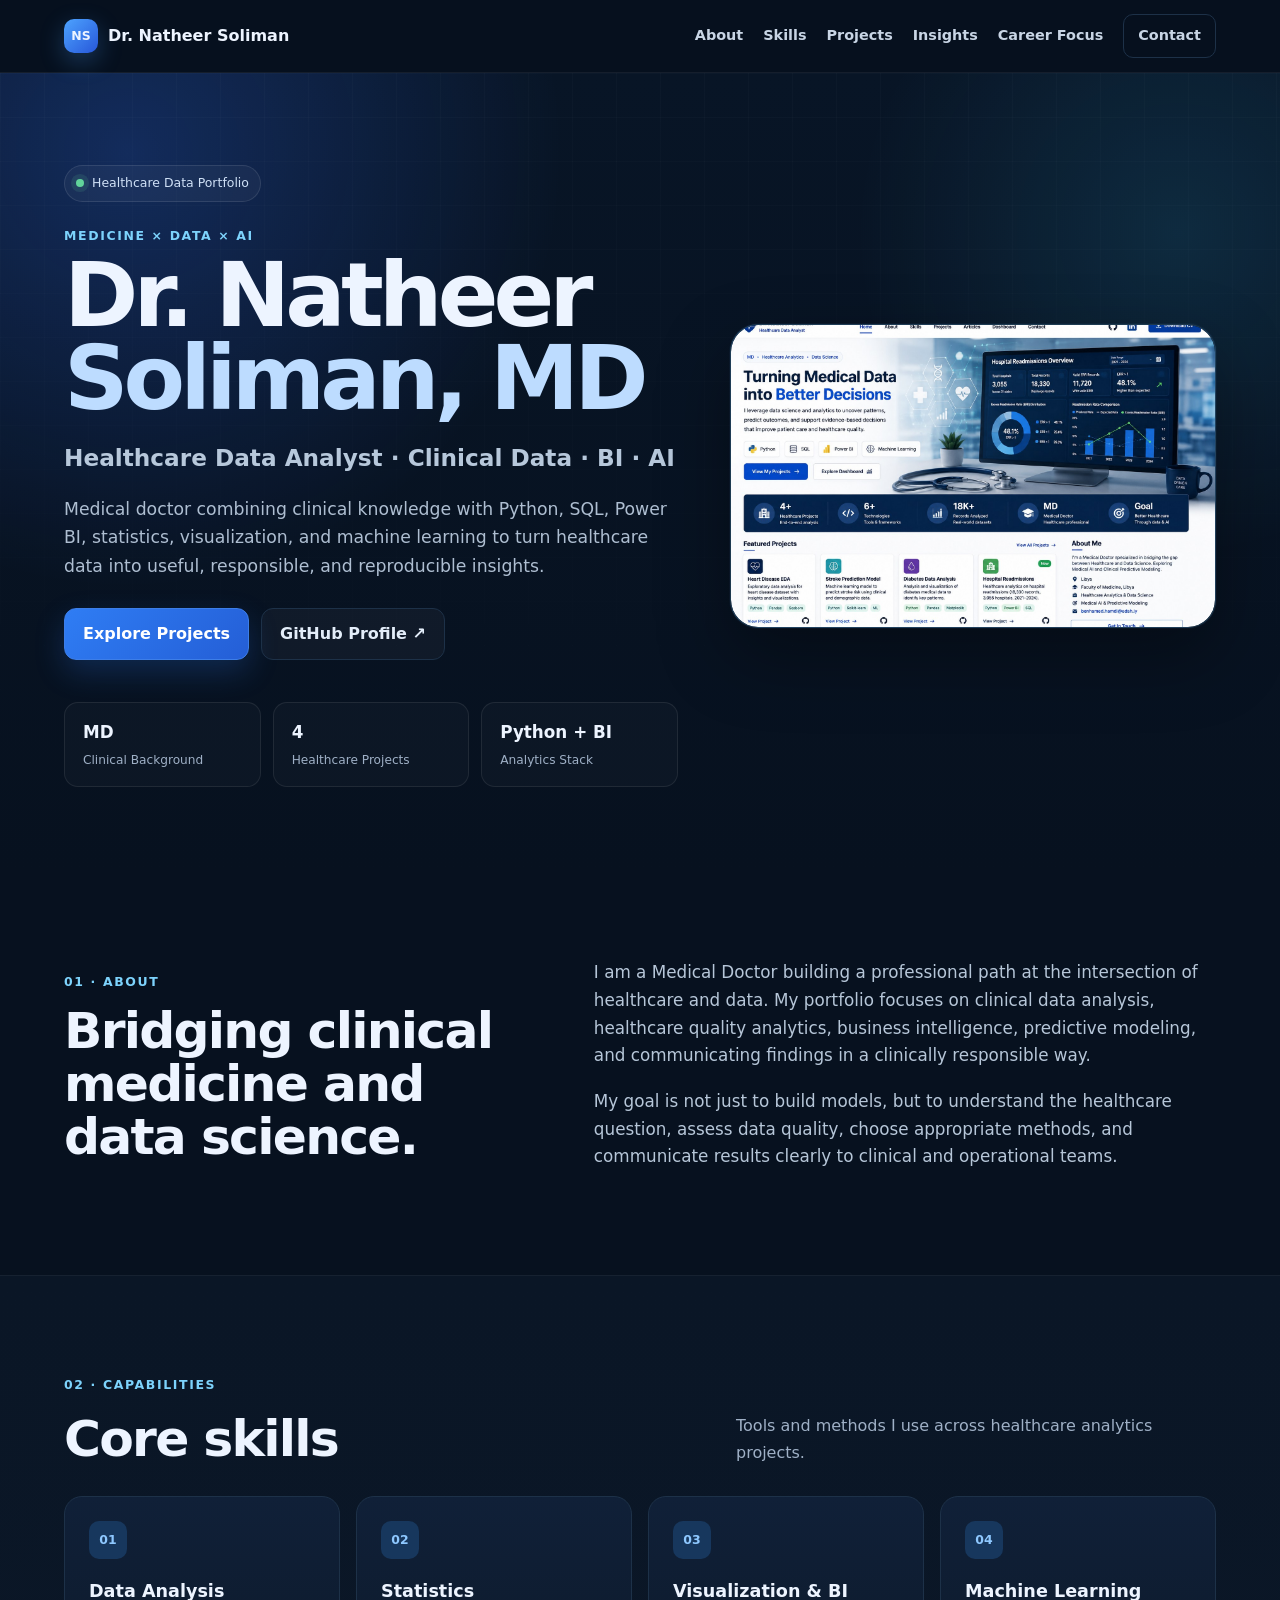
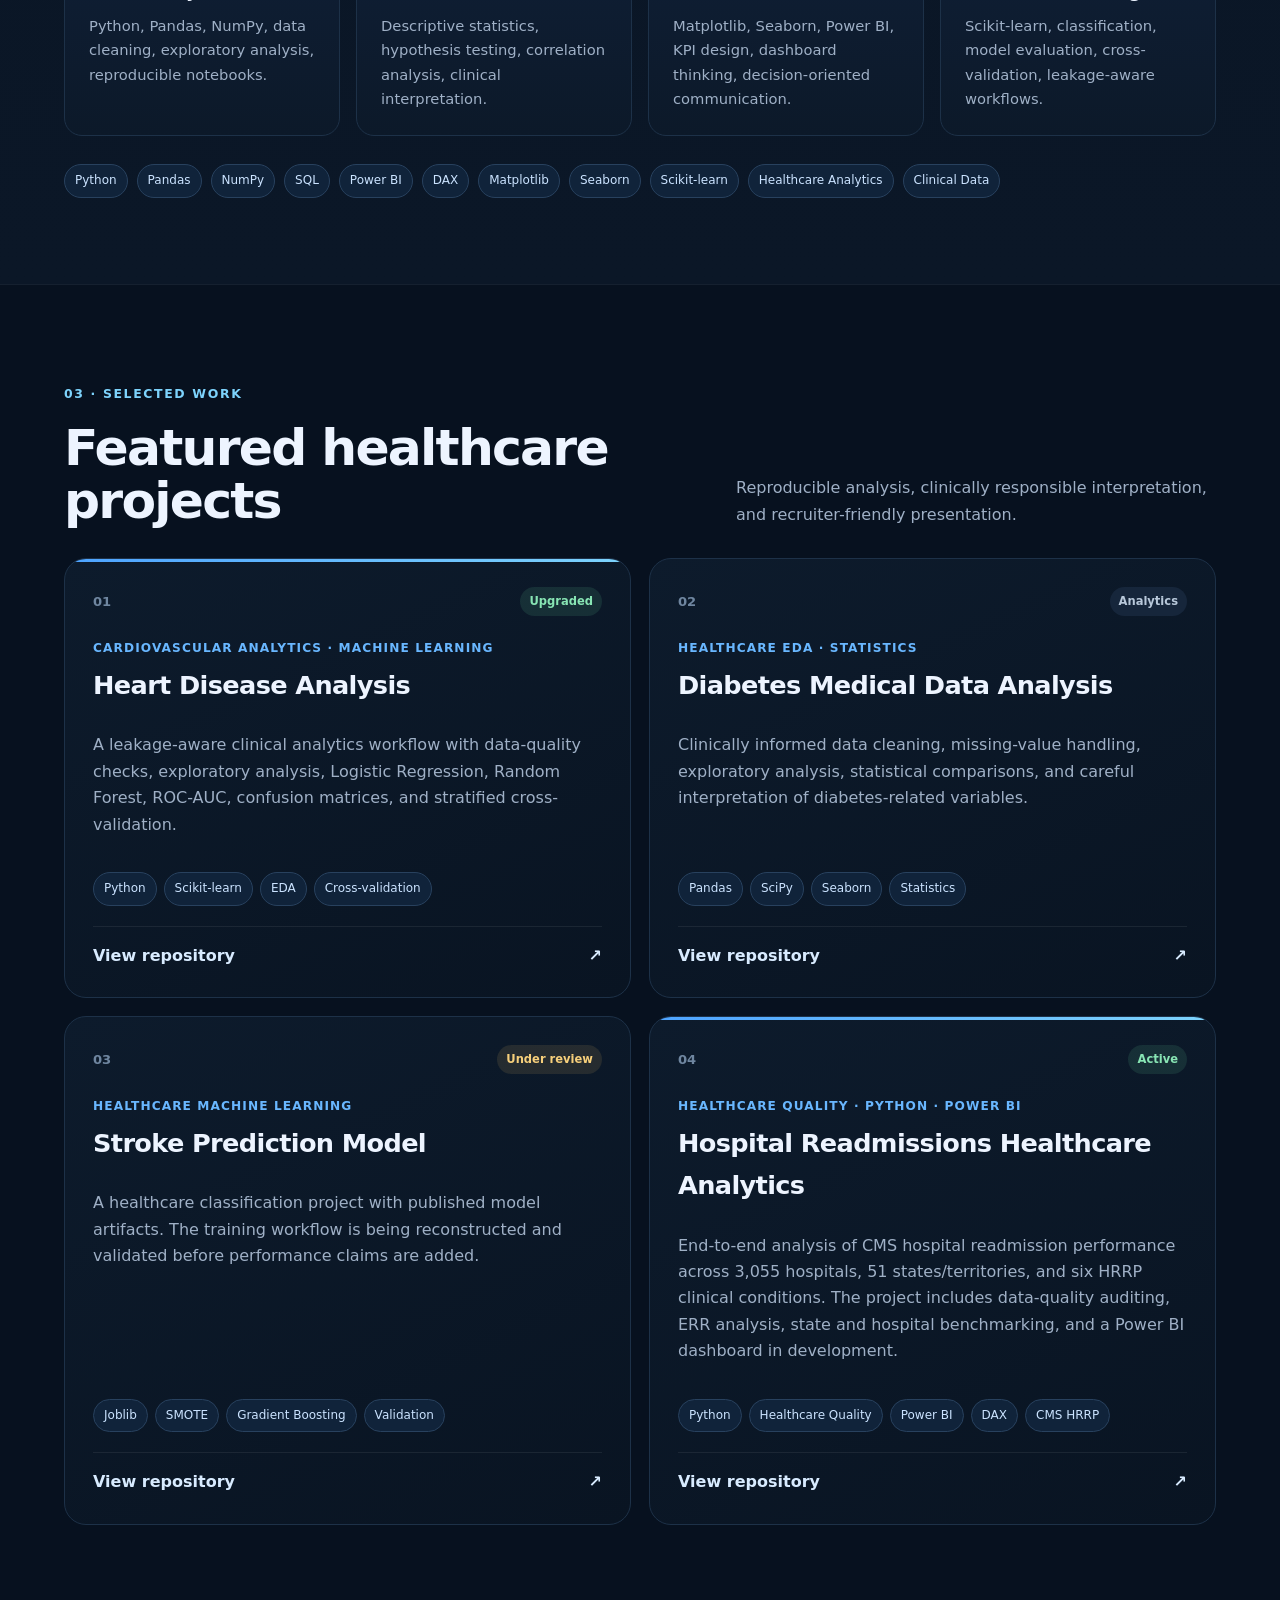
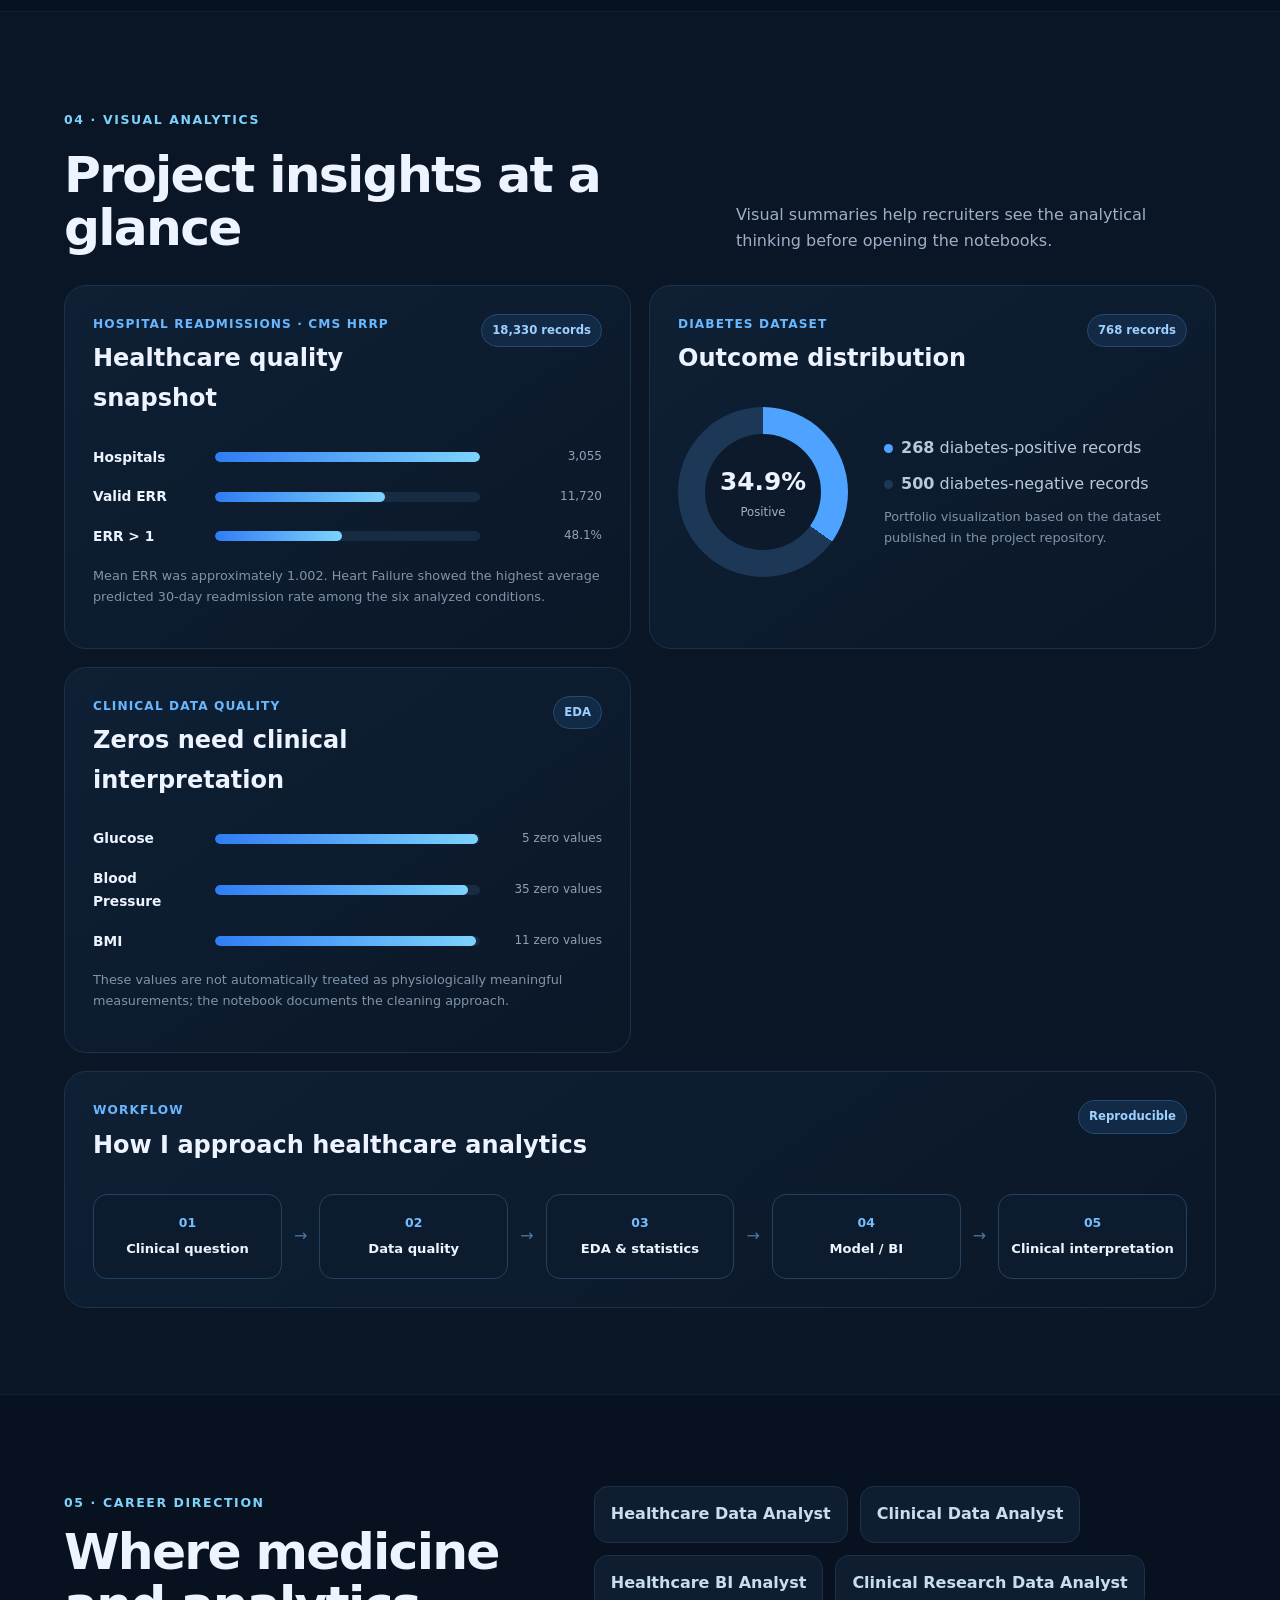
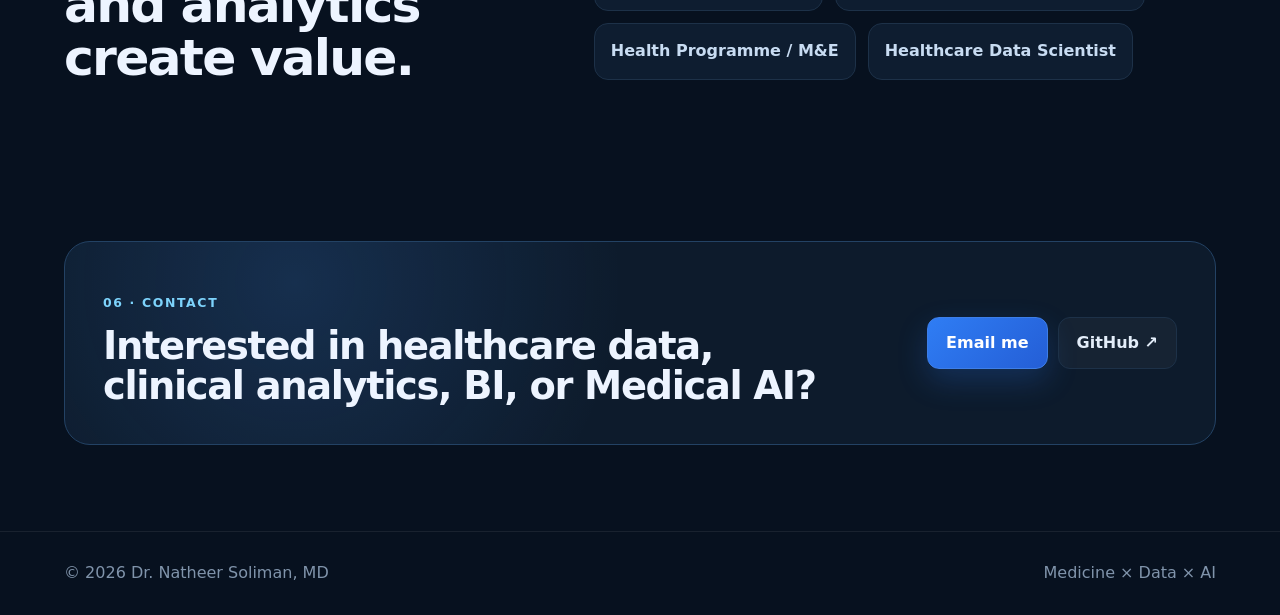
==== commit 48994fa6: "Add professional healthcare analytics hero image" ====
--- a/index.html
+++ b/index.html
@@ -1 +1 @@
-<!DOCTYPE html><html lang="en"><head><meta charset="UTF-8"><meta name="viewport" content="width=device-width,initial-scale=1"><meta name="description" content="Dr. Natheer Soliman — Medical Doctor and Healthcare Data Analyst working across clinical data, healthcare quality analytics, BI, and AI."><meta name="theme-color" content="#07111f"><title>Dr. Natheer Soliman | Healthcare Data & AI</title><link rel="stylesheet" href="style.css"></head><body><nav class="nav"><div class="container nav-inner"><a class="brand" href="#top"><span class="brand-mark">NS</span><span>Dr. Natheer Soliman</span></a><div class="nav-links"><a href="#about">About</a><a href="#skills">Skills</a><a href="#projects">Projects</a><a href="#insights">Insights</a><a href="#focus">Career Focus</a><a class="nav-cta" href="mailto:natheer.ne@gmail.com">Contact</a></div></div></nav><header class="hero" id="top"><div class="container hero-grid"><div class="hero-copy"><div class="status"><span class="status-dot"></span>Healthcare Data Portfolio</div><p class="eyebrow">Medicine × Data × AI</p><h1>Dr. Natheer<br><span>Soliman, MD</span></h1><h2>Healthcare Data Analyst · Clinical Data · BI · AI</h2><p class="lead">Medical doctor combining clinical knowledge with Python, SQL, Power BI, statistics, visualization, and machine learning to turn healthcare data into useful, responsible, and reproducible insights.</p><div class="actions"><a class="button primary" href="#projects">Explore Projects</a><a class="button secondary" href="https://github.com/natheerne-hub" target="_blank" rel="noreferrer">GitHub Profile ↗</a></div><div class="quick-stats"><div><strong>MD</strong><span>Clinical Background</span></div><div><strong>4</strong><span>Healthcare Projects</span></div><div><strong>Python + BI</strong><span>Analytics Stack</span></div></div></div><aside class="profile-card analytics-visual"><div class="profile-glow"></div><div class="visual-head"><div><p class="mini-label">Healthcare Analytics</p><h3>Readmission Performance</h3></div><span class="live-pill">CMS HRRP</span></div><div class="visual-kpis"><div><span>Hospitals</span><strong>3,055</strong></div><div><span>Records</span><strong>18,330</strong></div><div><span>Valid ERR</span><strong>11,720</strong></div><div><span>ERR &gt; 1</span><strong>48.1%</strong></div></div><div class="visual-chart"><div class="chart-title"><span>Predicted readmission rate</span><b>6 conditions</b></div><div class="chart-row"><span>HF</span><i><b style="width:97%"></b></i><em>19.4%</em></div><div class="chart-row"><span>COPD</span><i><b style="width:90%"></b></i><em>18.0%</em></div><div class="chart-row"><span>PN</span><i><b style="width:78%"></b></i><em>15.6%</em></div><div class="chart-row"><span>AMI</span><i><b style="width:67%"></b></i><em>13.4%</em></div><div class="chart-row"><span>CABG</span><i><b style="width:53%"></b></i><em>10.7%</em></div><div class="chart-row"><span>Hip/Knee</span><i><b style="width:27%"></b></i><em>5.5%</em></div></div><div class="visual-footer"><span><i class="pulse-dot"></i> Clinical context</span><span>Python · Power BI · DAX</span></div></aside></div></header><main><section class="section" id="about"><div class="container split"><div><p class="section-kicker">01 · About</p><h2>Bridging clinical medicine and data science.</h2></div><div class="section-copy"><p>I am a Medical Doctor building a professional path at the intersection of healthcare and data. My portfolio focuses on clinical data analysis, healthcare quality analytics, business intelligence, predictive modeling, and communicating findings in a clinically responsible way.</p><p>My goal is not just to build models, but to understand the healthcare question, assess data quality, choose appropriate methods, and communicate results clearly to clinical and operational teams.</p></div></div></section><section class="section dark-panel" id="skills"><div class="container"><p class="section-kicker">02 · Capabilities</p><div class="section-heading-row"><h2>Core skills</h2><p>Tools and methods I use across healthcare analytics projects.</p></div><div class="skill-grid"><article class="skill-card"><span class="skill-icon">01</span><h3>Data Analysis</h3><p>Python, Pandas, NumPy, data cleaning, exploratory analysis, reproducible notebooks.</p></article><article class="skill-card"><span class="skill-icon">02</span><h3>Statistics</h3><p>Descriptive statistics, hypothesis testing, correlation analysis, clinical interpretation.</p></article><article class="skill-card"><span class="skill-icon">03</span><h3>Visualization & BI</h3><p>Matplotlib, Seaborn, Power BI, KPI design, dashboard thinking, decision-oriented communication.</p></article><article class="skill-card"><span class="skill-icon">04</span><h3>Machine Learning</h3><p>Scikit-learn, classification, model evaluation, cross-validation, leakage-aware workflows.</p></article></div><div class="chips"><span>Python</span><span>Pandas</span><span>NumPy</span><span>SQL</span><span>Power BI</span><span>DAX</span><span>Matplotlib</span><span>Seaborn</span><span>Scikit-learn</span><span>Healthcare Analytics</span><span>Clinical Data</span></div></div></section><section class="section" id="projects"><div class="container"><p class="section-kicker">03 · Selected Work</p><div class="section-heading-row"><h2>Featured healthcare projects</h2><p>Reproducible analysis, clinically responsible interpretation, and recruiter-friendly presentation.</p></div><div class="project-grid"><article class="project-card featured"><div class="project-top"><span class="project-number">01</span><span class="project-status verified">Upgraded</span></div><p class="tag">Cardiovascular Analytics · Machine Learning</p><h3>Heart Disease Analysis</h3><p>A leakage-aware clinical analytics workflow with data-quality checks, exploratory analysis, Logistic Regression, Random Forest, ROC-AUC, confusion matrices, and stratified cross-validation.</p><div class="project-tech"><span>Python</span><span>Scikit-learn</span><span>EDA</span><span>Cross-validation</span></div><a class="project-link" href="https://github.com/natheerne-hub/Heart-Disease-Exploratory-Data-Analysis" target="_blank" rel="noreferrer">View repository <span>↗</span></a></article><article class="project-card"><div class="project-top"><span class="project-number">02</span><span class="project-status">Analytics</span></div><p class="tag">Healthcare EDA · Statistics</p><h3>Diabetes Medical Data Analysis</h3><p>Clinically informed data cleaning, missing-value handling, exploratory analysis, statistical comparisons, and careful interpretation of diabetes-related variables.</p><div class="project-tech"><span>Pandas</span><span>SciPy</span><span>Seaborn</span><span>Statistics</span></div><a class="project-link" href="https://github.com/natheerne-hub/medical-data-for-diabetes" target="_blank" rel="noreferrer">View repository <span>↗</span></a></article><article class="project-card"><div class="project-top"><span class="project-number">03</span><span class="project-status review">Under review</span></div><p class="tag">Healthcare Machine Learning</p><h3>Stroke Prediction Model</h3><p>A healthcare classification project with published model artifacts. The training workflow is being reconstructed and validated before performance claims are added.</p><div class="project-tech"><span>Joblib</span><span>SMOTE</span><span>Gradient Boosting</span><span>Validation</span></div><a class="project-link" href="https://github.com/natheerne-hub/stroke-prediction-model" target="_blank" rel="noreferrer">View repository <span>↗</span></a></article><article class="project-card featured"><div class="project-top"><span class="project-number">04</span><span class="project-status verified">Active</span></div><p class="tag">Healthcare Quality · Python · Power BI</p><h3>Hospital Readmissions Healthcare Analytics</h3><p>End-to-end analysis of CMS hospital readmission performance across 3,055 hospitals, 51 states/territories, and six HRRP clinical conditions. The project includes data-quality auditing, ERR analysis, state and hospital benchmarking, and a Power BI dashboard in development.</p><div class="project-tech"><span>Python</span><span>Healthcare Quality</span><span>Power BI</span><span>DAX</span><span>CMS HRRP</span></div><a class="project-link" href="https://github.com/natheerne-hub/Hospital-Readmissions-Healthcare-Analytics" target="_blank" rel="noreferrer">View repository <span>↗</span></a></article></div></div></section><section class="section dark-panel" id="insights"><div class="container"><p class="section-kicker">04 · Visual Analytics</p><div class="section-heading-row"><h2>Project insights at a glance</h2><p>Visual summaries help recruiters see the analytical thinking before opening the notebooks.</p></div><div class="insight-grid"><article class="insight-card"><div class="insight-head"><div><p class="tag">Hospital Readmissions · CMS HRRP</p><h3>Healthcare quality snapshot</h3></div><span class="data-badge">18,330 records</span></div><div class="metric-list"><div><span>Hospitals</span><div class="metric-bar"><b style="width:100%"></b></div><em>3,055</em></div><div><span>Valid ERR</span><div class="metric-bar"><b style="width:64%"></b></div><em>11,720</em></div><div><span>ERR &gt; 1</span><div class="metric-bar"><b style="width:48.1%"></b></div><em>48.1%</em></div></div><p class="note">Mean ERR was approximately 1.002. Heart Failure showed the highest average predicted 30-day readmission rate among the six analyzed conditions.</p></article><article class="insight-card"><div class="insight-head"><div><p class="tag">Diabetes dataset</p><h3>Outcome distribution</h3></div><span class="data-badge">768 records</span></div><div class="donut-row"><div class="donut diabetes-donut"><div><strong>34.9%</strong><span>Positive</span></div></div><div class="legend"><p><i class="dot positive"></i><strong>268</strong> diabetes-positive records</p><p><i class="dot negative"></i><strong>500</strong> diabetes-negative records</p><p class="note">Portfolio visualization based on the dataset published in the project repository.</p></div></div></article><article class="insight-card"><div class="insight-head"><div><p class="tag">Clinical data quality</p><h3>Zeros need clinical interpretation</h3></div><span class="data-badge">EDA</span></div><div class="metric-list"><div><span>Glucose</span><div class="metric-bar"><b style="width:99.3%"></b></div><em>5 zero values</em></div><div><span>Blood Pressure</span><div class="metric-bar"><b style="width:95.4%"></b></div><em>35 zero values</em></div><div><span>BMI</span><div class="metric-bar"><b style="width:98.6%"></b></div><em>11 zero values</em></div></div><p class="note">These values are not automatically treated as physiologically meaningful measurements; the notebook documents the cleaning approach.</p></article><article class="insight-card wide"><div class="insight-head"><div><p class="tag">Workflow</p><h3>How I approach healthcare analytics</h3></div><span class="data-badge">Reproducible</span></div><div class="workflow"><div><strong>01</strong><span>Clinical question</span></div><i>→</i><div><strong>02</strong><span>Data quality</span></div><i>→</i><div><strong>03</strong><span>EDA & statistics</span></div><i>→</i><div><strong>04</strong><span>Model / BI</span></div><i>→</i><div><strong>05</strong><span>Clinical interpretation</span></div></div></article></div></div></section><section class="section" id="focus"><div class="container split focus-grid"><div><p class="section-kicker">05 · Career Direction</p><h2>Where medicine and analytics create value.</h2></div><div class="roles"><span>Healthcare Data Analyst</span><span>Clinical Data Analyst</span><span>Healthcare BI Analyst</span><span>Clinical Research Data Analyst</span><span>Health Programme / M&E</span><span>Healthcare Data Scientist</span></div></div></section><section class="section contact-section"><div class="container contact-card"><div><p class="section-kicker">06 · Contact</p><h2>Interested in healthcare data, clinical analytics, BI, or Medical AI?</h2></div><div class="contact-actions"><a class="button primary" href="mailto:natheer.ne@gmail.com">Email me</a><a class="button secondary" href="https://github.com/natheerne-hub" target="_blank" rel="noreferrer">GitHub ↗</a></div></div></section></main><footer><div class="container footer-inner"><p>© 2026 Dr. Natheer Soliman, MD</p><p>Medicine × Data × AI</p></div></footer><script src="script.js"></script></body></html>+<!DOCTYPE html><html lang="en"><head><meta charset="UTF-8"><meta name="viewport" content="width=device-width,initial-scale=1"><meta name="description" content="Dr. Natheer Soliman — Medical Doctor and Healthcare Data Analyst working across clinical data, healthcare quality analytics, BI, and AI."><meta name="theme-color" content="#07111f"><title>Dr. Natheer Soliman | Healthcare Data & AI</title><link rel="stylesheet" href="style.css"></head><body><nav class="nav"><div class="container nav-inner"><a class="brand" href="#top"><span class="brand-mark">NS</span><span>Dr. Natheer Soliman</span></a><div class="nav-links"><a href="#about">About</a><a href="#skills">Skills</a><a href="#projects">Projects</a><a href="#insights">Insights</a><a href="#focus">Career Focus</a><a class="nav-cta" href="mailto:natheer.ne@gmail.com">Contact</a></div></div></nav><header class="hero" id="top"><div class="container hero-grid"><div class="hero-copy"><div class="status"><span class="status-dot"></span>Healthcare Data Portfolio</div><p class="eyebrow">Medicine × Data × AI</p><h1>Dr. Natheer<br><span>Soliman, MD</span></h1><h2>Healthcare Data Analyst · Clinical Data · BI · AI</h2><p class="lead">Medical doctor combining clinical knowledge with Python, SQL, Power BI, statistics, visualization, and machine learning to turn healthcare data into useful, responsible, and reproducible insights.</p><div class="actions"><a class="button primary" href="#projects">Explore Projects</a><a class="button secondary" href="https://github.com/natheerne-hub" target="_blank" rel="noreferrer">GitHub Profile ↗</a></div><div class="quick-stats"><div><strong>MD</strong><span>Clinical Background</span></div><div><strong>4</strong><span>Healthcare Projects</span></div><div><strong>Python + BI</strong><span>Analytics Stack</span></div></div></div><aside class="profile-card" style="padding:0;overflow:hidden;min-height:0"><img src="IMG_5865.jpeg" alt="Healthcare analytics portfolio visual showing hospital readmissions dashboard" style="display:block;width:100%;height:auto;aspect-ratio:16/10;object-fit:cover;object-position:center;border-radius:27px"></aside></div></header><main><section class="section" id="about"><div class="container split"><div><p class="section-kicker">01 · About</p><h2>Bridging clinical medicine and data science.</h2></div><div class="section-copy"><p>I am a Medical Doctor building a professional path at the intersection of healthcare and data. My portfolio focuses on clinical data analysis, healthcare quality analytics, business intelligence, predictive modeling, and communicating findings in a clinically responsible way.</p><p>My goal is not just to build models, but to understand the healthcare question, assess data quality, choose appropriate methods, and communicate results clearly to clinical and operational teams.</p></div></div></section><section class="section dark-panel" id="skills"><div class="container"><p class="section-kicker">02 · Capabilities</p><div class="section-heading-row"><h2>Core skills</h2><p>Tools and methods I use across healthcare analytics projects.</p></div><div class="skill-grid"><article class="skill-card"><span class="skill-icon">01</span><h3>Data Analysis</h3><p>Python, Pandas, NumPy, data cleaning, exploratory analysis, reproducible notebooks.</p></article><article class="skill-card"><span class="skill-icon">02</span><h3>Statistics</h3><p>Descriptive statistics, hypothesis testing, correlation analysis, clinical interpretation.</p></article><article class="skill-card"><span class="skill-icon">03</span><h3>Visualization & BI</h3><p>Matplotlib, Seaborn, Power BI, KPI design, dashboard thinking, decision-oriented communication.</p></article><article class="skill-card"><span class="skill-icon">04</span><h3>Machine Learning</h3><p>Scikit-learn, classification, model evaluation, cross-validation, leakage-aware workflows.</p></article></div><div class="chips"><span>Python</span><span>Pandas</span><span>NumPy</span><span>SQL</span><span>Power BI</span><span>DAX</span><span>Matplotlib</span><span>Seaborn</span><span>Scikit-learn</span><span>Healthcare Analytics</span><span>Clinical Data</span></div></div></section><section class="section" id="projects"><div class="container"><p class="section-kicker">03 · Selected Work</p><div class="section-heading-row"><h2>Featured healthcare projects</h2><p>Reproducible analysis, clinically responsible interpretation, and recruiter-friendly presentation.</p></div><div class="project-grid"><article class="project-card featured"><div class="project-top"><span class="project-number">01</span><span class="project-status verified">Upgraded</span></div><p class="tag">Cardiovascular Analytics · Machine Learning</p><h3>Heart Disease Analysis</h3><p>A leakage-aware clinical analytics workflow with data-quality checks, exploratory analysis, Logistic Regression, Random Forest, ROC-AUC, confusion matrices, and stratified cross-validation.</p><div class="project-tech"><span>Python</span><span>Scikit-learn</span><span>EDA</span><span>Cross-validation</span></div><a class="project-link" href="https://github.com/natheerne-hub/Heart-Disease-Exploratory-Data-Analysis" target="_blank" rel="noreferrer">View repository <span>↗</span></a></article><article class="project-card"><div class="project-top"><span class="project-number">02</span><span class="project-status">Analytics</span></div><p class="tag">Healthcare EDA · Statistics</p><h3>Diabetes Medical Data Analysis</h3><p>Clinically informed data cleaning, missing-value handling, exploratory analysis, statistical comparisons, and careful interpretation of diabetes-related variables.</p><div class="project-tech"><span>Pandas</span><span>SciPy</span><span>Seaborn</span><span>Statistics</span></div><a class="project-link" href="https://github.com/natheerne-hub/medical-data-for-diabetes" target="_blank" rel="noreferrer">View repository <span>↗</span></a></article><article class="project-card"><div class="project-top"><span class="project-number">03</span><span class="project-status review">Under review</span></div><p class="tag">Healthcare Machine Learning</p><h3>Stroke Prediction Model</h3><p>A healthcare classification project with published model artifacts. The training workflow is being reconstructed and validated before performance claims are added.</p><div class="project-tech"><span>Joblib</span><span>SMOTE</span><span>Gradient Boosting</span><span>Validation</span></div><a class="project-link" href="https://github.com/natheerne-hub/stroke-prediction-model" target="_blank" rel="noreferrer">View repository <span>↗</span></a></article><article class="project-card featured"><div class="project-top"><span class="project-number">04</span><span class="project-status verified">Active</span></div><p class="tag">Healthcare Quality · Python · Power BI</p><h3>Hospital Readmissions Healthcare Analytics</h3><p>End-to-end analysis of CMS hospital readmission performance across 3,055 hospitals, 51 states/territories, and six HRRP clinical conditions. The project includes data-quality auditing, ERR analysis, state and hospital benchmarking, and a Power BI dashboard in development.</p><div class="project-tech"><span>Python</span><span>Healthcare Quality</span><span>Power BI</span><span>DAX</span><span>CMS HRRP</span></div><a class="project-link" href="https://github.com/natheerne-hub/Hospital-Readmissions-Healthcare-Analytics" target="_blank" rel="noreferrer">View repository <span>↗</span></a></article></div></div></section><section class="section dark-panel" id="insights"><div class="container"><p class="section-kicker">04 · Visual Analytics</p><div class="section-heading-row"><h2>Project insights at a glance</h2><p>Visual summaries help recruiters see the analytical thinking before opening the notebooks.</p></div><div class="insight-grid"><article class="insight-card"><div class="insight-head"><div><p class="tag">Hospital Readmissions · CMS HRRP</p><h3>Healthcare quality snapshot</h3></div><span class="data-badge">18,330 records</span></div><div class="metric-list"><div><span>Hospitals</span><div class="metric-bar"><b style="width:100%"></b></div><em>3,055</em></div><div><span>Valid ERR</span><div class="metric-bar"><b style="width:64%"></b></div><em>11,720</em></div><div><span>ERR &gt; 1</span><div class="metric-bar"><b style="width:48.1%"></b></div><em>48.1%</em></div></div><p class="note">Mean ERR was approximately 1.002. Heart Failure showed the highest average predicted 30-day readmission rate among the six analyzed conditions.</p></article><article class="insight-card"><div class="insight-head"><div><p class="tag">Diabetes dataset</p><h3>Outcome distribution</h3></div><span class="data-badge">768 records</span></div><div class="donut-row"><div class="donut diabetes-donut"><div><strong>34.9%</strong><span>Positive</span></div></div><div class="legend"><p><i class="dot positive"></i><strong>268</strong> diabetes-positive records</p><p><i class="dot negative"></i><strong>500</strong> diabetes-negative records</p><p class="note">Portfolio visualization based on the dataset published in the project repository.</p></div></div></article><article class="insight-card"><div class="insight-head"><div><p class="tag">Clinical data quality</p><h3>Zeros need clinical interpretation</h3></div><span class="data-badge">EDA</span></div><div class="metric-list"><div><span>Glucose</span><div class="metric-bar"><b style="width:99.3%"></b></div><em>5 zero values</em></div><div><span>Blood Pressure</span><div class="metric-bar"><b style="width:95.4%"></b></div><em>35 zero values</em></div><div><span>BMI</span><div class="metric-bar"><b style="width:98.6%"></b></div><em>11 zero values</em></div></div><p class="note">These values are not automatically treated as physiologically meaningful measurements; the notebook documents the cleaning approach.</p></article><article class="insight-card wide"><div class="insight-head"><div><p class="tag">Workflow</p><h3>How I approach healthcare analytics</h3></div><span class="data-badge">Reproducible</span></div><div class="workflow"><div><strong>01</strong><span>Clinical question</span></div><i>→</i><div><strong>02</strong><span>Data quality</span></div><i>→</i><div><strong>03</strong><span>EDA & statistics</span></div><i>→</i><div><strong>04</strong><span>Model / BI</span></div><i>→</i><div><strong>05</strong><span>Clinical interpretation</span></div></div></article></div></div></section><section class="section" id="focus"><div class="container split focus-grid"><div><p class="section-kicker">05 · Career Direction</p><h2>Where medicine and analytics create value.</h2></div><div class="roles"><span>Healthcare Data Analyst</span><span>Clinical Data Analyst</span><span>Healthcare BI Analyst</span><span>Clinical Research Data Analyst</span><span>Health Programme / M&E</span><span>Healthcare Data Scientist</span></div></div></section><section class="section contact-section"><div class="container contact-card"><div><p class="section-kicker">06 · Contact</p><h2>Interested in healthcare data, clinical analytics, BI, or Medical AI?</h2></div><div class="contact-actions"><a class="button primary" href="mailto:natheer.ne@gmail.com">Email me</a><a class="button secondary" href="https://github.com/natheerne-hub" target="_blank" rel="noreferrer">GitHub ↗</a></div></div></section></main><footer><div class="container footer-inner"><p>© 2026 Dr. Natheer Soliman, MD</p><p>Medicine × Data × AI</p></div></footer><script src="script.js"></script></body></html>
--- a/style.css
+++ b/style.css
@@ -1 +1 @@
-:root{--bg:#07111f;--panel:#0c1727;--text:#edf4ff;--muted:#9fb0c6;--line:#1d3148;--accent:#4da3ff;--accent2:#7dd3fc;--success:#61d49b;--warning:#f6c768;--radius:22px;--shadow:0 20px 60px rgba(0,0,0,.28)}*{box-sizing:border-box}html{scroll-behavior:smooth}body{margin:0;font-family:Inter,ui-sans-serif,system-ui,-apple-system,BlinkMacSystemFont,"Segoe UI",sans-serif;background:var(--bg);color:var(--text);line-height:1.65;-webkit-font-smoothing:antialiased}.container{width:min(1160px,90%);margin:0 auto}a{color:inherit}.nav{position:sticky;top:0;z-index:20;background:rgba(7,17,31,.78);backdrop-filter:blur(16px);border-bottom:1px solid rgba(255,255,255,.06)}.nav-inner{height:72px;display:flex;align-items:center;justify-content:space-between;gap:24px}.brand{display:flex;align-items:center;gap:10px;text-decoration:none;font-weight:800}.brand-mark{display:grid;place-items:center;width:34px;height:34px;border-radius:10px;background:linear-gradient(135deg,var(--accent),#2757d9);font-size:.78rem;box-shadow:0 8px 24px rgba(77,163,255,.28)}.nav-links{display:flex;align-items:center;gap:20px}.nav-links a{text-decoration:none;color:#c8d5e5;font-size:.9rem;font-weight:650}.nav-links a:hover{color:#fff}.nav-cta{padding:9px 14px;border:1px solid var(--line);border-radius:10px}.hero{position:relative;overflow:hidden;padding:92px 0 86px;background:radial-gradient(circle at 10% 10%,rgba(52,112,255,.25),transparent 32%),radial-gradient(circle at 92% 20%,rgba(61,202,255,.12),transparent 24%),linear-gradient(180deg,#081526 0%,#07111f 100%)}.hero:after{content:"";position:absolute;inset:0;background-image:linear-gradient(rgba(255,255,255,.025) 1px,transparent 1px),linear-gradient(90deg,rgba(255,255,255,.025) 1px,transparent 1px);background-size:44px 44px;mask-image:linear-gradient(to bottom,rgba(0,0,0,.8),transparent);pointer-events:none}.hero-grid{position:relative;z-index:1;display:grid;grid-template-columns:minmax(0,1.5fr) minmax(300px,.75fr);gap:64px;align-items:center}.status{display:inline-flex;align-items:center;gap:8px;padding:7px 11px;border:1px solid rgba(255,255,255,.1);border-radius:999px;background:rgba(255,255,255,.04);font-size:.78rem;color:#cfe0f6}.status-dot{width:8px;height:8px;border-radius:50%;background:var(--success);box-shadow:0 0 0 5px rgba(97,212,155,.12)}.eyebrow,.section-kicker,.mini-label{letter-spacing:.13em;text-transform:uppercase;font-size:.78rem;font-weight:800;color:var(--accent2)}.eyebrow{margin:24px 0 8px}.hero h1{font-size:clamp(3.2rem,7vw,6.4rem);line-height:.92;letter-spacing:-.055em;margin:0}.hero h1 span{color:#bddcff}.hero h2{font-size:clamp(1.05rem,2.2vw,1.45rem);font-weight:650;color:#b7c8db;margin:20px 0 12px}.lead{max-width:760px;font-size:1.08rem;color:#aebed1}.actions{display:flex;gap:12px;flex-wrap:wrap;margin-top:28px}.button{display:inline-flex;align-items:center;justify-content:center;padding:12px 18px;border-radius:12px;text-decoration:none;font-weight:800;border:1px solid var(--line);transition:.22s ease}.button:hover{transform:translateY(-2px)}.button.primary{background:linear-gradient(135deg,#2f7df4,#245ed6);border-color:#3d7ee8;color:#fff;box-shadow:0 12px 30px rgba(47,125,244,.22)}.button.secondary{background:rgba(255,255,255,.035);color:#e3edf9}.quick-stats{display:grid;grid-template-columns:repeat(3,1fr);gap:12px;margin-top:42px;max-width:700px}.quick-stats div{padding:16px 18px;border:1px solid rgba(255,255,255,.08);border-radius:14px;background:rgba(255,255,255,.025)}.quick-stats strong,.quick-stats span{display:block}.quick-stats strong{font-size:1.05rem}.quick-stats span{font-size:.76rem;color:var(--muted);margin-top:3px}.profile-card{position:relative;padding:18px;border:1px solid rgba(255,255,255,.1);border-radius:28px;background:linear-gradient(145deg,rgba(255,255,255,.07),rgba(255,255,255,.02));box-shadow:var(--shadow);overflow:hidden}.profile-glow{position:absolute;width:220px;height:220px;right:-70px;top:-70px;border-radius:50%;background:rgba(77,163,255,.18);filter:blur(30px)}.avatar{position:relative;width:100%;aspect-ratio:1/1;object-fit:cover;border-radius:20px;border:1px solid rgba(255,255,255,.1);background:#0b1728}.profile-copy{position:relative;padding:18px 6px 6px}.profile-copy h3{margin:.35rem 0 1rem;font-size:1.16rem;line-height:1.45}.profile-tags{display:flex;gap:7px;flex-wrap:wrap}.profile-tags span,.project-tech span,.chips span{border:1px solid #28415e;background:#10233a;color:#cbe3ff;border-radius:999px;padding:6px 10px;font-size:.75rem}.section{padding:86px 0}.dark-panel{background:linear-gradient(180deg,#0a1626,#0b1727);border-top:1px solid rgba(255,255,255,.045);border-bottom:1px solid rgba(255,255,255,.045)}.split{display:grid;grid-template-columns:.85fr 1.15fr;gap:70px}.section h2{font-size:clamp(2rem,4vw,3.15rem);line-height:1.05;letter-spacing:-.035em;margin:.35rem 0 0}.section-copy p{font-size:1.05rem;color:#b6c6d8;margin:0 0 18px}.section-heading-row{display:flex;justify-content:space-between;gap:40px;align-items:end;margin-bottom:30px}.section-heading-row>p{max-width:480px;color:var(--muted);margin:0}.skill-grid{display:grid;grid-template-columns:repeat(4,1fr);gap:16px}.skill-card{padding:24px;border:1px solid var(--line);border-radius:18px;background:linear-gradient(180deg,#102038,#0c1929)}.skill-icon{display:inline-grid;place-items:center;width:38px;height:38px;border-radius:10px;background:#17375d;color:#8ec8ff;font-weight:800;font-size:.78rem}.skill-card h3{margin:18px 0 8px;font-size:1.1rem}.skill-card p{margin:0;color:var(--muted);font-size:.92rem}.chips{display:flex;flex-wrap:wrap;gap:9px;margin-top:28px}.project-grid{display:grid;grid-template-columns:repeat(2,1fr);gap:18px}.project-card{position:relative;min-height:340px;padding:28px;border:1px solid var(--line);border-radius:var(--radius);background:linear-gradient(155deg,#0d1b2c,#091422);display:flex;flex-direction:column;transition:.25s ease;overflow:hidden}.project-card:hover{transform:translateY(-4px);border-color:#315a83;box-shadow:0 18px 46px rgba(0,0,0,.2)}.project-card.featured:before{content:"";position:absolute;inset:0 0 auto 0;height:3px;background:linear-gradient(90deg,var(--accent),var(--accent2))}.project-card h3{font-size:1.6rem;letter-spacing:-.025em;margin:.35rem 0 .65rem}.project-card>p:not(.tag){color:var(--muted)}.project-top{display:flex;justify-content:space-between;align-items:center}.project-number{font-size:.82rem;color:#6f86a0;font-weight:800}.project-status{font-size:.72rem;font-weight:800;padding:5px 9px;border-radius:999px;background:#16263b;color:#b8c8da}.project-status.verified{background:rgba(97,212,155,.12);color:#88e5b4}.project-status.review{background:rgba(246,199,104,.11);color:#f6cf7b}.project-status.build{background:rgba(77,163,255,.12);color:#8ec8ff}.tag{margin:22px 0 0;font-size:.76rem;text-transform:uppercase;letter-spacing:.09em;font-weight:800;color:#69b7ff}.project-tech{display:flex;flex-wrap:wrap;gap:7px;margin-top:auto;padding-top:18px}.project-link{display:flex;justify-content:space-between;align-items:center;margin-top:20px;padding-top:16px;border-top:1px solid rgba(255,255,255,.07);text-decoration:none;font-weight:800;color:#d8ebff}.project-link.disabled{color:#6f8297}.insight-grid{display:grid;grid-template-columns:repeat(2,1fr);gap:18px}.insight-card{padding:28px;border:1px solid var(--line);border-radius:var(--radius);background:linear-gradient(145deg,#0f2035,#0a1727)}.insight-card.wide{grid-column:1/-1}.insight-head{display:flex;justify-content:space-between;gap:18px;align-items:flex-start}.insight-head .tag{margin:0}.insight-head h3{font-size:1.5rem;margin:.35rem 0 0}.data-badge{white-space:nowrap;padding:6px 10px;border-radius:999px;background:#122a45;border:1px solid #244b72;color:#9ed0ff;font-size:.73rem;font-weight:800}.donut-row{display:flex;align-items:center;gap:36px;margin-top:28px}.donut{width:170px;height:170px;border-radius:50%;display:grid;place-items:center;position:relative;flex:0 0 auto}.diabetes-donut{background:conic-gradient(#4da3ff 0 34.9%,#1c3856 34.9% 100%)}.donut:after{content:"";position:absolute;width:116px;height:116px;border-radius:50%;background:#0c1a2b}.donut div{position:relative;z-index:1;text-align:center}.donut strong,.donut span{display:block}.donut strong{font-size:1.55rem}.donut span{font-size:.73rem;color:var(--muted)}.legend p{margin:9px 0;color:#b8c9dc}.dot{display:inline-block;width:9px;height:9px;border-radius:50%;margin-right:8px}.dot.positive{background:#4da3ff}.dot.negative{background:#1c3856}.note{font-size:.8rem!important;color:#7f94ab!important}.metric-list{margin-top:27px}.metric-list>div{display:grid;grid-template-columns:110px 1fr 110px;gap:12px;align-items:center;margin:17px 0}.metric-list span{font-size:.86rem;font-weight:700}.metric-list em{font-style:normal;font-size:.75rem;color:#8da1b8;text-align:right}.metric-bar{height:10px;border-radius:99px;background:#172b42;overflow:hidden}.metric-bar b{display:block;height:100%;border-radius:inherit;background:linear-gradient(90deg,#2f7df4,#7dd3fc)}.workflow{display:grid;grid-template-columns:1fr auto 1fr auto 1fr auto 1fr auto 1fr;gap:12px;align-items:center;margin-top:28px}.workflow div{padding:18px 12px;border:1px solid #25415f;border-radius:14px;background:#0c1c2e;text-align:center}.workflow strong,.workflow span{display:block}.workflow strong{color:#74bdff;font-size:.78rem}.workflow span{margin-top:5px;font-size:.82rem;font-weight:700}.workflow i{font-style:normal;color:#4f769c}.roles{display:flex;flex-wrap:wrap;gap:12px;align-content:flex-start}.roles span{padding:14px 16px;border-radius:14px;border:1px solid var(--line);background:#0e1d30;color:#c8dcf2;font-weight:700}.focus-grid{align-items:center}.contact-section{padding-top:70px}.contact-card{display:flex;justify-content:space-between;gap:32px;align-items:center;padding:38px;border-radius:26px;border:1px solid #234264;background:radial-gradient(circle at 20% 20%,rgba(70,150,255,.16),transparent 35%),#0d1b2c}.contact-card h2{font-size:clamp(1.7rem,3vw,2.5rem);max-width:760px}.contact-actions{display:flex;gap:10px;flex-wrap:wrap}footer{border-top:1px solid rgba(255,255,255,.07);padding:28px 0;color:#8094ab}.footer-inner{display:flex;justify-content:space-between;gap:18px}.footer-inner p{margin:0}@media(max-width:900px){.nav-links a:not(.nav-cta){display:none}.hero-grid,.split{grid-template-columns:1fr}.hero-grid{gap:38px}.profile-card{max-width:560px}.skill-grid{grid-template-columns:repeat(2,1fr)}.section-heading-row,.contact-card{align-items:flex-start;flex-direction:column}.project-grid,.insight-grid{grid-template-columns:1fr}.workflow{grid-template-columns:1fr}.workflow i{transform:rotate(90deg);text-align:center}.insight-card.wide{grid-column:auto}}@media(max-width:600px){.nav-inner{height:64px}.brand span:last-child{display:none}.hero{padding:68px 0 58px}.hero h1{font-size:3.3rem}.quick-stats{grid-template-columns:1fr}.section{padding:62px 0}.skill-grid{grid-template-columns:1fr}.project-card{min-height:auto}.contact-card{padding:26px}.footer-inner{flex-direction:column}.profile-card{border-radius:22px}.donut-row{flex-direction:column;align-items:flex-start}.metric-list>div{grid-template-columns:90px 1fr}.metric-list em{grid-column:2;text-align:left;margin-top:-9px}}+:root{--bg:#07111f;--panel:#0c1727;--text:#edf4ff;--muted:#9fb0c6;--line:#1d3148;--accent:#4da3ff;--accent2:#7dd3fc;--success:#61d49b;--warning:#f6c768;--radius:22px;--shadow:0 20px 60px rgba(0,0,0,.28)}*{box-sizing:border-box}html{scroll-behavior:smooth}body{margin:0;font-family:Inter,ui-sans-serif,system-ui,-apple-system,BlinkMacSystemFont,"Segoe UI",sans-serif;background:var(--bg);color:var(--text);line-height:1.65;-webkit-font-smoothing:antialiased}.container{width:min(1160px,90%);margin:0 auto}a{color:inherit}.nav{position:sticky;top:0;z-index:20;background:rgba(7,17,31,.78);backdrop-filter:blur(16px);border-bottom:1px solid rgba(255,255,255,.06)}.nav-inner{height:72px;display:flex;align-items:center;justify-content:space-between;gap:24px}.brand{display:flex;align-items:center;gap:10px;text-decoration:none;font-weight:800}.brand-mark{display:grid;place-items:center;width:34px;height:34px;border-radius:10px;background:linear-gradient(135deg,var(--accent),#2757d9);font-size:.78rem;box-shadow:0 8px 24px rgba(77,163,255,.28)}.nav-links{display:flex;align-items:center;gap:20px}.nav-links a{text-decoration:none;color:#c8d5e5;font-size:.9rem;font-weight:650}.nav-links a:hover{color:#fff}.nav-cta{padding:9px 14px;border:1px solid var(--line);border-radius:10px}.hero{position:relative;overflow:hidden;padding:92px 0 86px;background:radial-gradient(circle at 10% 10%,rgba(52,112,255,.25),transparent 32%),radial-gradient(circle at 92% 20%,rgba(61,202,255,.12),transparent 24%),linear-gradient(180deg,#081526 0%,#07111f 100%)}.hero:after{content:"";position:absolute;inset:0;background-image:linear-gradient(rgba(255,255,255,.025) 1px,transparent 1px),linear-gradient(90deg,rgba(255,255,255,.025) 1px,transparent 1px);background-size:44px 44px;mask-image:linear-gradient(to bottom,rgba(0,0,0,.8),transparent);pointer-events:none}.hero-grid{position:relative;z-index:1;display:grid;grid-template-columns:minmax(0,1.2fr) minmax(390px,.95fr);gap:52px;align-items:center}.status{display:inline-flex;align-items:center;gap:8px;padding:7px 11px;border:1px solid rgba(255,255,255,.1);border-radius:999px;background:rgba(255,255,255,.04);font-size:.78rem;color:#cfe0f6}.status-dot{width:8px;height:8px;border-radius:50%;background:var(--success);box-shadow:0 0 0 5px rgba(97,212,155,.12)}.eyebrow,.section-kicker,.mini-label{letter-spacing:.13em;text-transform:uppercase;font-size:.78rem;font-weight:800;color:var(--accent2)}.eyebrow{margin:24px 0 8px}.hero h1{font-size:clamp(3.2rem,7vw,6.4rem);line-height:.92;letter-spacing:-.055em;margin:0}.hero h1 span{color:#bddcff}.hero h2{font-size:clamp(1.05rem,2.2vw,1.45rem);font-weight:650;color:#b7c8db;margin:20px 0 12px}.lead{max-width:760px;font-size:1.08rem;color:#aebed1}.actions{display:flex;gap:12px;flex-wrap:wrap;margin-top:28px}.button{display:inline-flex;align-items:center;justify-content:center;padding:12px 18px;border-radius:12px;text-decoration:none;font-weight:800;border:1px solid var(--line);transition:.22s ease}.button:hover{transform:translateY(-2px)}.button.primary{background:linear-gradient(135deg,#2f7df4,#245ed6);border-color:#3d7ee8;color:#fff;box-shadow:0 12px 30px rgba(47,125,244,.22)}.button.secondary{background:rgba(255,255,255,.035);color:#e3edf9}.quick-stats{display:grid;grid-template-columns:repeat(3,1fr);gap:12px;margin-top:42px;max-width:700px}.quick-stats div{padding:16px 18px;border:1px solid rgba(255,255,255,.08);border-radius:14px;background:rgba(255,255,255,.025)}.quick-stats strong,.quick-stats span{display:block}.quick-stats strong{font-size:1.05rem}.quick-stats span{font-size:.76rem;color:var(--muted);margin-top:3px}.profile-card{position:relative;padding:22px;border:1px solid rgba(125,211,252,.18);border-radius:28px;background:linear-gradient(145deg,rgba(16,38,65,.96),rgba(8,22,38,.96));box-shadow:0 28px 70px rgba(0,0,0,.34),0 0 0 1px rgba(77,163,255,.05);overflow:hidden}.profile-glow{position:absolute;width:260px;height:260px;right:-80px;top:-100px;border-radius:50%;background:rgba(77,163,255,.2);filter:blur(40px)}.analytics-visual{min-height:470px}.visual-head{position:relative;display:flex;align-items:flex-start;justify-content:space-between;gap:18px;padding-bottom:18px;border-bottom:1px solid rgba(255,255,255,.08)}.visual-head p{margin:0}.visual-head h3{font-size:1.5rem;margin:4px 0 0;letter-spacing:-.02em}.live-pill{padding:6px 9px;border:1px solid rgba(97,212,155,.25);border-radius:999px;background:rgba(97,212,155,.09);color:#8de5b7;font-size:.68rem;font-weight:800}.visual-kpis{position:relative;display:grid;grid-template-columns:repeat(2,1fr);gap:10px;margin:18px 0}.visual-kpis div{padding:13px;border-radius:13px;border:1px solid rgba(255,255,255,.07);background:rgba(255,255,255,.035)}.visual-kpis span,.visual-kpis strong{display:block}.visual-kpis span{font-size:.68rem;color:#89a0b9}.visual-kpis strong{font-size:1.25rem;margin-top:2px}.visual-chart{position:relative;padding:16px;border-radius:16px;background:#091727;border:1px solid rgba(255,255,255,.07)}.chart-title{display:flex;justify-content:space-between;gap:12px;margin-bottom:14px;font-size:.72rem;color:#a9bdd2}.chart-title b{color:#6f8ba8}.chart-row{display:grid;grid-template-columns:58px 1fr 48px;gap:9px;align-items:center;margin:10px 0}.chart-row>span{font-size:.7rem;font-weight:750;color:#c9d9e9}.chart-row>i{height:8px;border-radius:99px;background:#142b43;overflow:hidden}.chart-row>i b{display:block;height:100%;border-radius:inherit;background:linear-gradient(90deg,#317ff5,#7dd3fc);box-shadow:0 0 14px rgba(77,163,255,.28)}.chart-row>em{font-size:.66rem;font-style:normal;color:#8ea6be;text-align:right}.visual-footer{position:relative;display:flex;justify-content:space-between;gap:12px;align-items:center;margin-top:16px;color:#8198b1;font-size:.68rem}.pulse-dot{display:inline-block;width:7px;height:7px;border-radius:50%;background:var(--success);margin-right:6px;box-shadow:0 0 0 4px rgba(97,212,155,.09)}.profile-copy{position:relative;padding:18px 6px 6px}.profile-copy h3{margin:.35rem 0 1rem;font-size:1.16rem;line-height:1.45}.profile-tags{display:flex;gap:7px;flex-wrap:wrap}.profile-tags span,.project-tech span,.chips span{border:1px solid #28415e;background:#10233a;color:#cbe3ff;border-radius:999px;padding:6px 10px;font-size:.75rem}.section{padding:86px 0}.dark-panel{background:linear-gradient(180deg,#0a1626,#0b1727);border-top:1px solid rgba(255,255,255,.045);border-bottom:1px solid rgba(255,255,255,.045)}.split{display:grid;grid-template-columns:.85fr 1.15fr;gap:70px}.section h2{font-size:clamp(2rem,4vw,3.15rem);line-height:1.05;letter-spacing:-.035em;margin:.35rem 0 0}.section-copy p{font-size:1.05rem;color:#b6c6d8;margin:0 0 18px}.section-heading-row{display:flex;justify-content:space-between;gap:40px;align-items:end;margin-bottom:30px}.section-heading-row>p{max-width:480px;color:var(--muted);margin:0}.skill-grid{display:grid;grid-template-columns:repeat(4,1fr);gap:16px}.skill-card{padding:24px;border:1px solid var(--line);border-radius:18px;background:linear-gradient(180deg,#102038,#0c1929)}.skill-icon{display:inline-grid;place-items:center;width:38px;height:38px;border-radius:10px;background:#17375d;color:#8ec8ff;font-weight:800;font-size:.78rem}.skill-card h3{margin:18px 0 8px;font-size:1.1rem}.skill-card p{margin:0;color:var(--muted);font-size:.92rem}.chips{display:flex;flex-wrap:wrap;gap:9px;margin-top:28px}.project-grid{display:grid;grid-template-columns:repeat(2,1fr);gap:18px}.project-card{position:relative;min-height:340px;padding:28px;border:1px solid var(--line);border-radius:var(--radius);background:linear-gradient(155deg,#0d1b2c,#091422);display:flex;flex-direction:column;transition:.25s ease;overflow:hidden}.project-card:hover{transform:translateY(-4px);border-color:#315a83;box-shadow:0 18px 46px rgba(0,0,0,.2)}.project-card.featured:before{content:"";position:absolute;inset:0 0 auto 0;height:3px;background:linear-gradient(90deg,var(--accent),var(--accent2))}.project-card h3{font-size:1.6rem;letter-spacing:-.025em;margin:.35rem 0 .65rem}.project-card>p:not(.tag){color:var(--muted)}.project-top{display:flex;justify-content:space-between;align-items:center}.project-number{font-size:.82rem;color:#6f86a0;font-weight:800}.project-status{font-size:.72rem;font-weight:800;padding:5px 9px;border-radius:999px;background:#16263b;color:#b8c8da}.project-status.verified{background:rgba(97,212,155,.12);color:#88e5b4}.project-status.review{background:rgba(246,199,104,.11);color:#f6cf7b}.tag{margin:22px 0 0;font-size:.76rem;text-transform:uppercase;letter-spacing:.09em;font-weight:800;color:#69b7ff}.project-tech{display:flex;flex-wrap:wrap;gap:7px;margin-top:auto;padding-top:18px}.project-link{display:flex;justify-content:space-between;align-items:center;margin-top:20px;padding-top:16px;border-top:1px solid rgba(255,255,255,.07);text-decoration:none;font-weight:800;color:#d8ebff}.insight-grid{display:grid;grid-template-columns:repeat(2,1fr);gap:18px}.insight-card{padding:28px;border:1px solid var(--line);border-radius:var(--radius);background:linear-gradient(145deg,#0f2035,#0a1727)}.insight-card.wide{grid-column:1/-1}.insight-head{display:flex;justify-content:space-between;gap:18px;align-items:flex-start}.insight-head .tag{margin:0}.insight-head h3{font-size:1.5rem;margin:.35rem 0 0}.data-badge{white-space:nowrap;padding:6px 10px;border-radius:999px;background:#122a45;border:1px solid #244b72;color:#9ed0ff;font-size:.73rem;font-weight:800}.donut-row{display:flex;align-items:center;gap:36px;margin-top:28px}.donut{width:170px;height:170px;border-radius:50%;display:grid;place-items:center;position:relative;flex:0 0 auto}.diabetes-donut{background:conic-gradient(#4da3ff 0 34.9%,#1c3856 34.9% 100%)}.donut:after{content:"";position:absolute;width:116px;height:116px;border-radius:50%;background:#0c1a2b}.donut div{position:relative;z-index:1;text-align:center}.donut strong,.donut span{display:block}.donut strong{font-size:1.55rem}.donut span{font-size:.73rem;color:var(--muted)}.legend p{margin:9px 0;color:#b8c9dc}.dot{display:inline-block;width:9px;height:9px;border-radius:50%;margin-right:8px}.dot.positive{background:#4da3ff}.dot.negative{background:#1c3856}.note{font-size:.8rem!important;color:#7f94ab!important}.metric-list{margin-top:27px}.metric-list>div{display:grid;grid-template-columns:110px 1fr 110px;gap:12px;align-items:center;margin:17px 0}.metric-list span{font-size:.86rem;font-weight:700}.metric-list em{font-style:normal;font-size:.75rem;color:#8da1b8;text-align:right}.metric-bar{height:10px;border-radius:99px;background:#172b42;overflow:hidden}.metric-bar b{display:block;height:100%;border-radius:inherit;background:linear-gradient(90deg,#2f7df4,#7dd3fc)}.workflow{display:grid;grid-template-columns:1fr auto 1fr auto 1fr auto 1fr auto 1fr;gap:12px;align-items:center;margin-top:28px}.workflow div{padding:18px 12px;border:1px solid #25415f;border-radius:14px;background:#0c1c2e;text-align:center}.workflow strong,.workflow span{display:block}.workflow strong{color:#74bdff;font-size:.78rem}.workflow span{margin-top:5px;font-size:.82rem;font-weight:700}.workflow i{font-style:normal;color:#4f769c}.roles{display:flex;flex-wrap:wrap;gap:12px;align-content:flex-start}.roles span{padding:14px 16px;border-radius:14px;border:1px solid var(--line);background:#0e1d30;color:#c8dcf2;font-weight:700}.focus-grid{align-items:center}.contact-section{padding-top:70px}.contact-card{display:flex;justify-content:space-between;gap:32px;align-items:center;padding:38px;border-radius:26px;border:1px solid #234264;background:radial-gradient(circle at 20% 20%,rgba(70,150,255,.16),transparent 35%),#0d1b2c}.contact-card h2{font-size:clamp(1.7rem,3vw,2.5rem);max-width:760px}.contact-actions{display:flex;gap:10px;flex-wrap:wrap}footer{border-top:1px solid rgba(255,255,255,.07);padding:28px 0;color:#8094ab}.footer-inner{display:flex;justify-content:space-between;gap:18px}.footer-inner p{margin:0}@media(max-width:900px){.nav-links a:not(.nav-cta){display:none}.hero-grid,.split{grid-template-columns:1fr}.hero-grid{gap:38px}.profile-card{max-width:620px}.skill-grid{grid-template-columns:repeat(2,1fr)}.section-heading-row,.contact-card{align-items:flex-start;flex-direction:column}.project-grid,.insight-grid{grid-template-columns:1fr}.workflow{grid-template-columns:1fr}.workflow i{transform:rotate(90deg);text-align:center}.insight-card.wide{grid-column:auto}}@media(max-width:600px){.nav-inner{height:64px}.brand span:last-child{display:none}.hero{padding:68px 0 58px}.hero h1{font-size:3.3rem}.quick-stats{grid-template-columns:1fr}.section{padding:62px 0}.skill-grid{grid-template-columns:1fr}.project-card{min-height:auto}.contact-card{padding:26px}.footer-inner{flex-direction:column}.donut-row{flex-direction:column;align-items:flex-start}.metric-list>div{grid-template-columns:90px 1fr}.metric-list em{grid-column:2;text-align:left;margin-top:-9px}.analytics-visual{min-height:auto;padding:18px}.visual-kpis{grid-template-columns:1fr 1fr}.chart-row{grid-template-columns:52px 1fr 44px}.visual-footer{align-items:flex-start;flex-direction:column}}
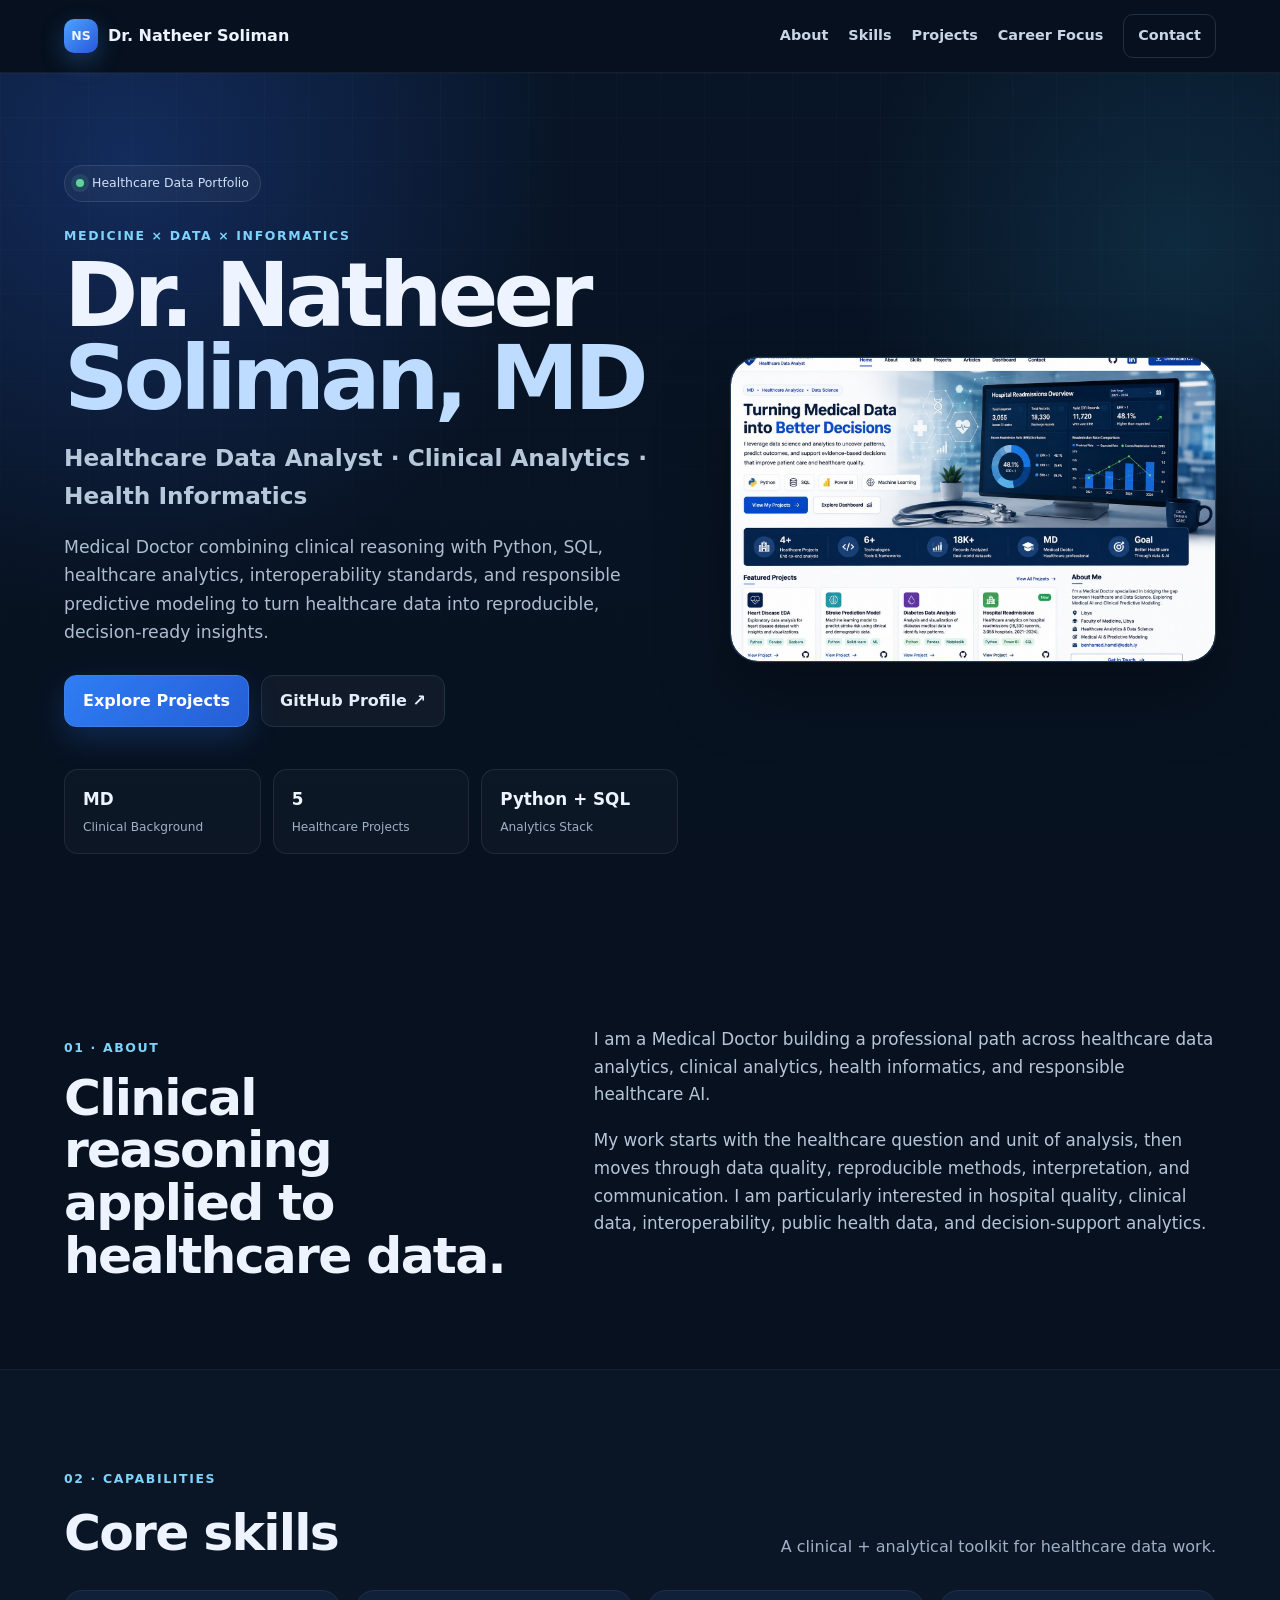
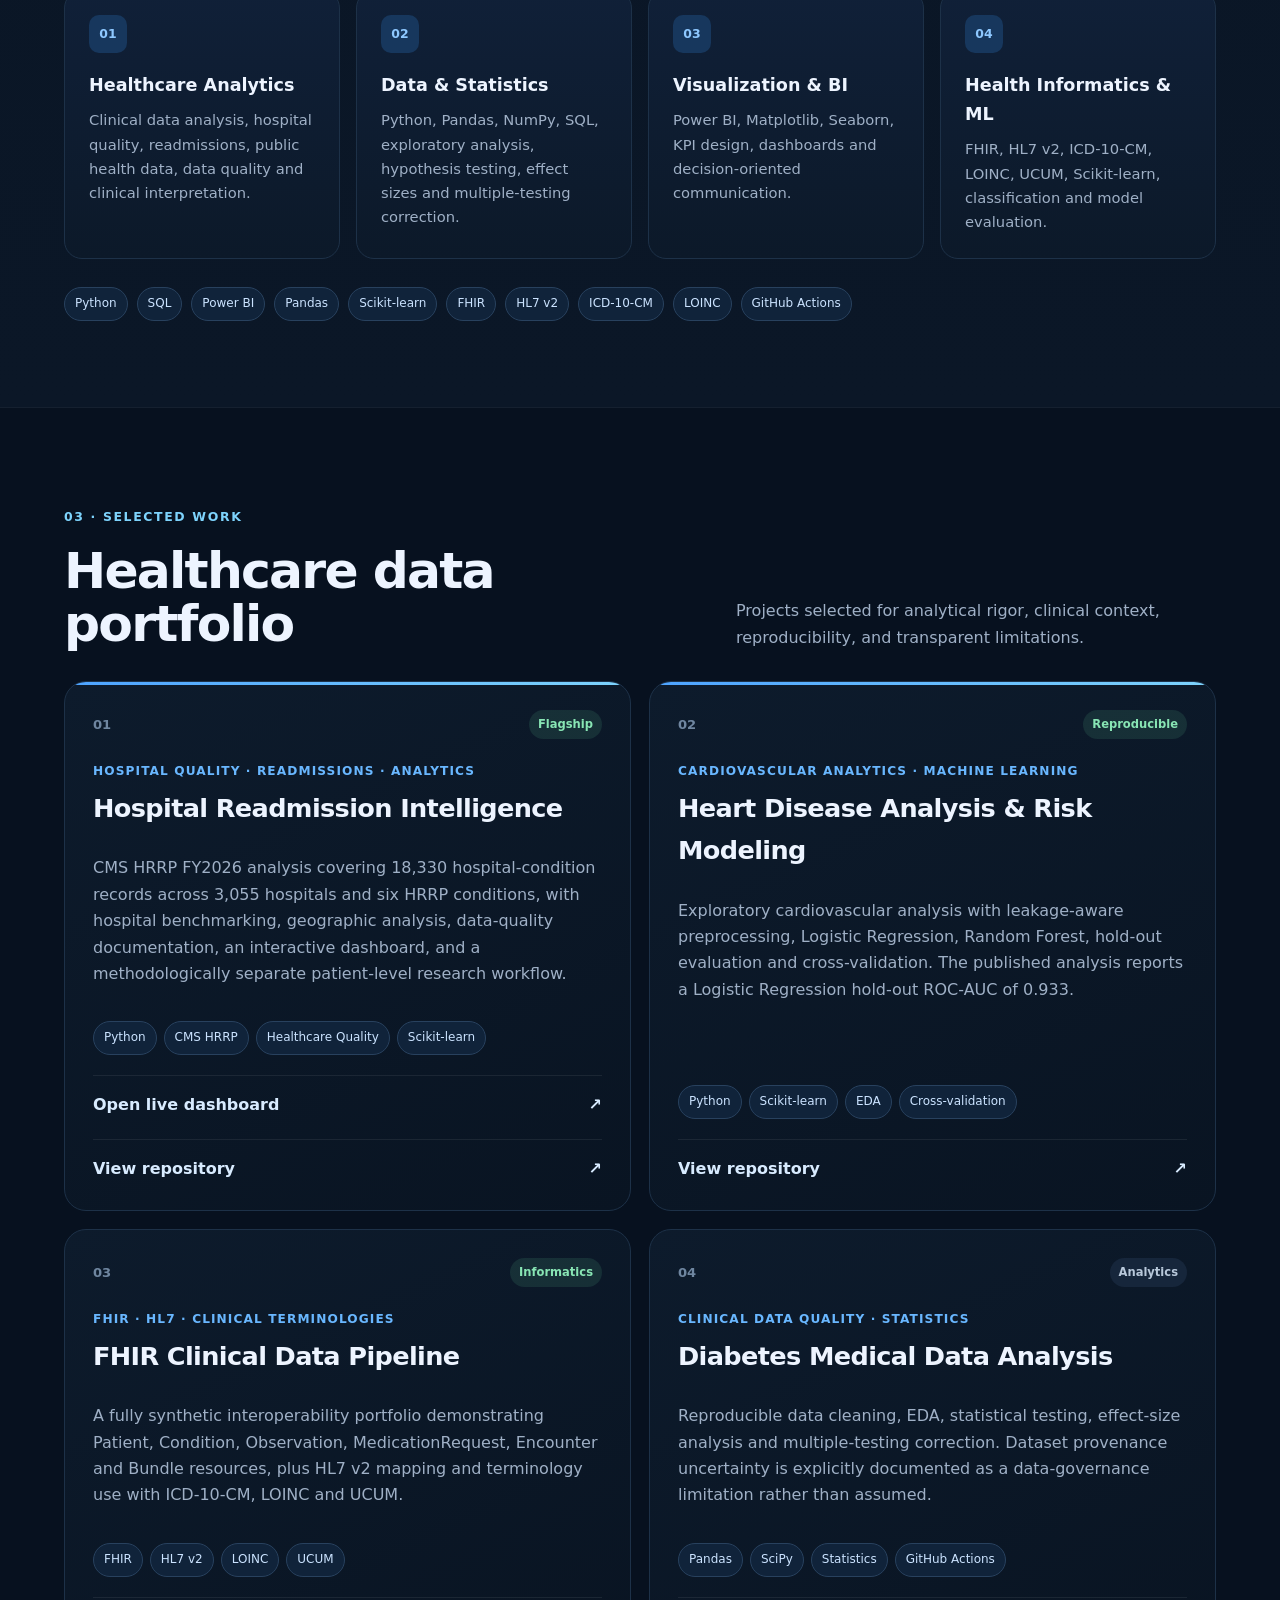
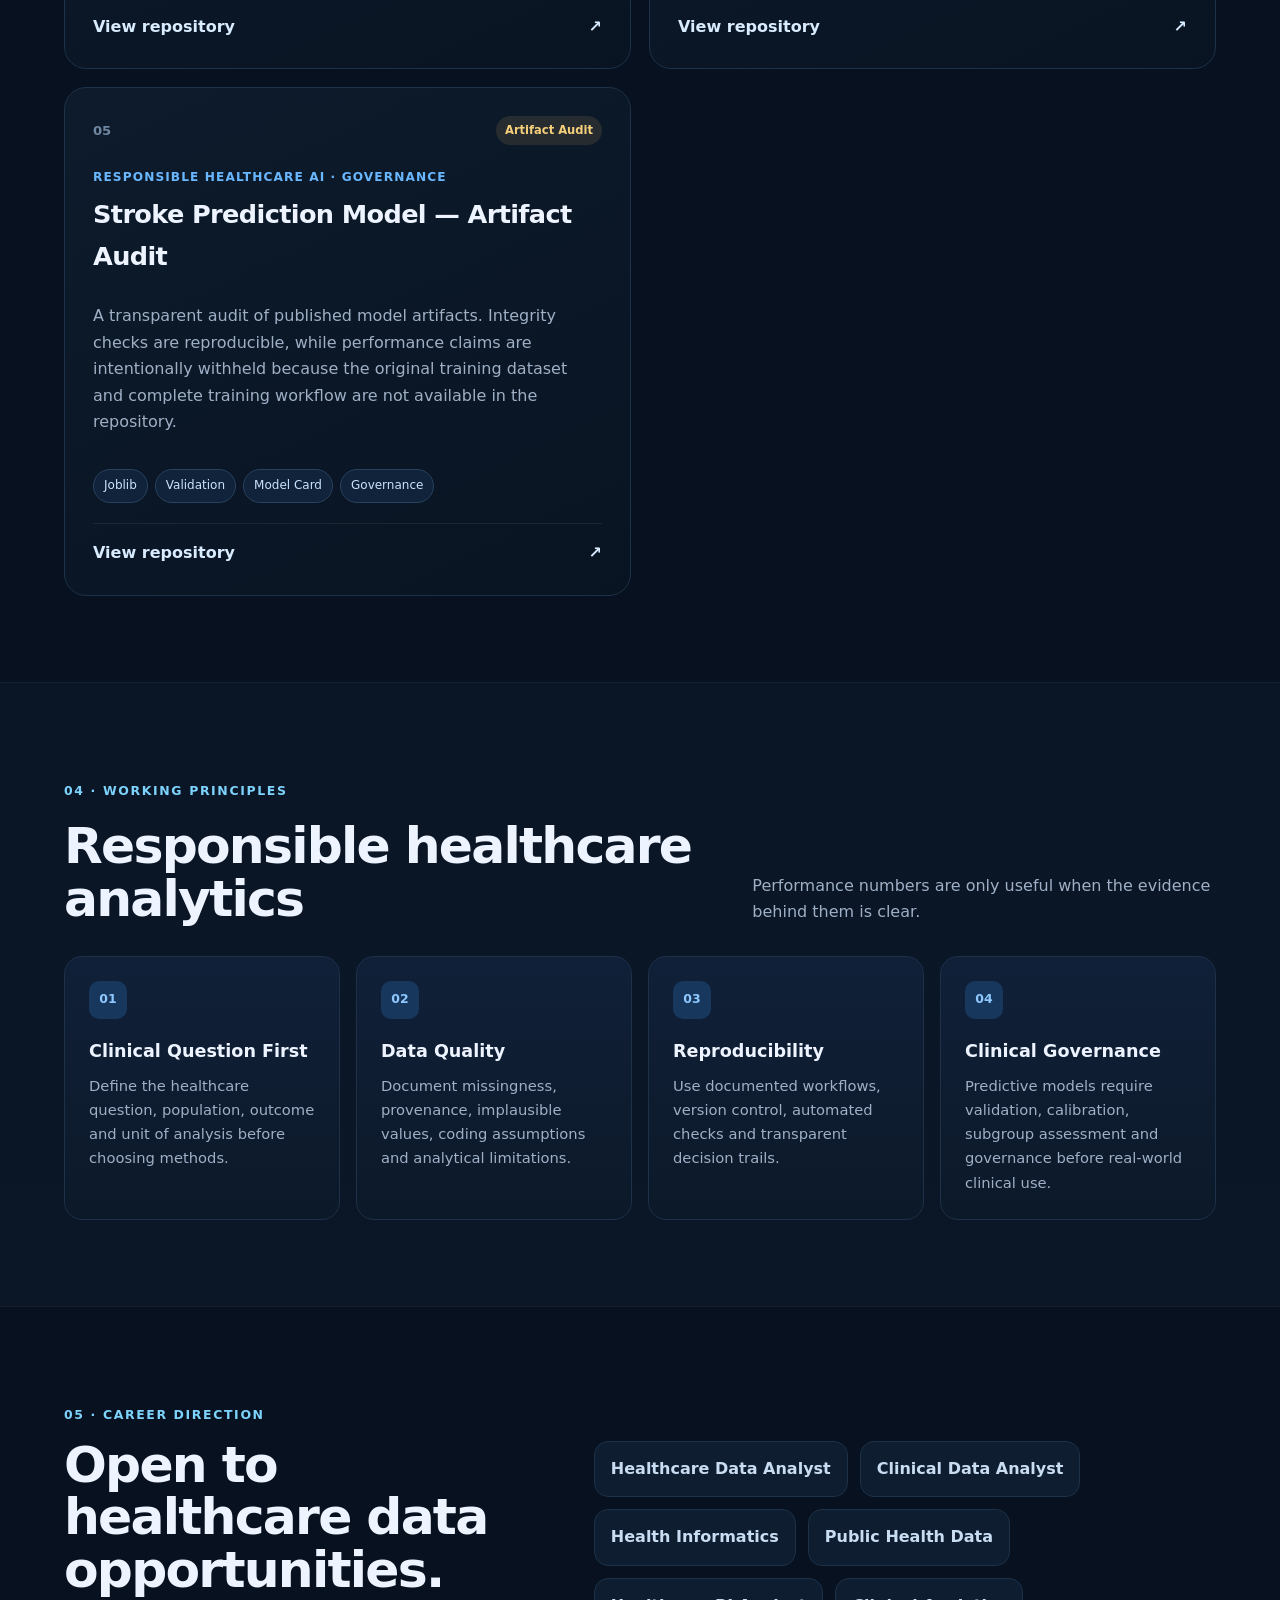
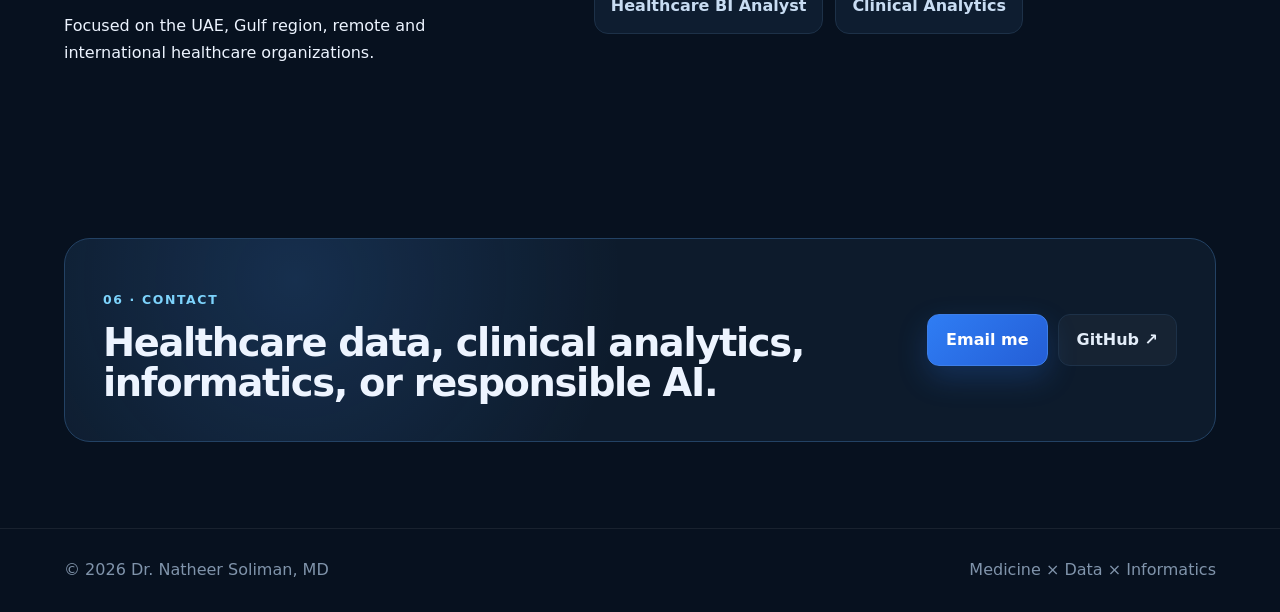
==== commit 4a785873: "Align live portfolio with current healthcare data projects" ====
--- a/index.html
+++ b/index.html
@@ -1 +1,70 @@
-<!DOCTYPE html><html lang="en"><head><meta charset="UTF-8"><meta name="viewport" content="width=device-width,initial-scale=1"><meta name="description" content="Dr. Natheer Soliman — Medical Doctor and Healthcare Data Analyst working across clinical data, healthcare quality analytics, BI, and AI."><meta name="theme-color" content="#07111f"><title>Dr. Natheer Soliman | Healthcare Data & AI</title><link rel="stylesheet" href="style.css"></head><body><nav class="nav"><div class="container nav-inner"><a class="brand" href="#top"><span class="brand-mark">NS</span><span>Dr. Natheer Soliman</span></a><div class="nav-links"><a href="#about">About</a><a href="#skills">Skills</a><a href="#projects">Projects</a><a href="#insights">Insights</a><a href="#focus">Career Focus</a><a class="nav-cta" href="mailto:natheer.ne@gmail.com">Contact</a></div></div></nav><header class="hero" id="top"><div class="container hero-grid"><div class="hero-copy"><div class="status"><span class="status-dot"></span>Healthcare Data Portfolio</div><p class="eyebrow">Medicine × Data × AI</p><h1>Dr. Natheer<br><span>Soliman, MD</span></h1><h2>Healthcare Data Analyst · Clinical Data · BI · AI</h2><p class="lead">Medical doctor combining clinical knowledge with Python, SQL, Power BI, statistics, visualization, and machine learning to turn healthcare data into useful, responsible, and reproducible insights.</p><div class="actions"><a class="button primary" href="#projects">Explore Projects</a><a class="button secondary" href="https://github.com/natheerne-hub" target="_blank" rel="noreferrer">GitHub Profile ↗</a></div><div class="quick-stats"><div><strong>MD</strong><span>Clinical Background</span></div><div><strong>4</strong><span>Healthcare Projects</span></div><div><strong>Python + BI</strong><span>Analytics Stack</span></div></div></div><aside class="profile-card" style="padding:0;overflow:hidden;min-height:0"><img src="IMG_5865.jpeg" alt="Healthcare analytics portfolio visual showing hospital readmissions dashboard" style="display:block;width:100%;height:auto;aspect-ratio:16/10;object-fit:cover;object-position:center;border-radius:27px"></aside></div></header><main><section class="section" id="about"><div class="container split"><div><p class="section-kicker">01 · About</p><h2>Bridging clinical medicine and data science.</h2></div><div class="section-copy"><p>I am a Medical Doctor building a professional path at the intersection of healthcare and data. My portfolio focuses on clinical data analysis, healthcare quality analytics, business intelligence, predictive modeling, and communicating findings in a clinically responsible way.</p><p>My goal is not just to build models, but to understand the healthcare question, assess data quality, choose appropriate methods, and communicate results clearly to clinical and operational teams.</p></div></div></section><section class="section dark-panel" id="skills"><div class="container"><p class="section-kicker">02 · Capabilities</p><div class="section-heading-row"><h2>Core skills</h2><p>Tools and methods I use across healthcare analytics projects.</p></div><div class="skill-grid"><article class="skill-card"><span class="skill-icon">01</span><h3>Data Analysis</h3><p>Python, Pandas, NumPy, data cleaning, exploratory analysis, reproducible notebooks.</p></article><article class="skill-card"><span class="skill-icon">02</span><h3>Statistics</h3><p>Descriptive statistics, hypothesis testing, correlation analysis, clinical interpretation.</p></article><article class="skill-card"><span class="skill-icon">03</span><h3>Visualization & BI</h3><p>Matplotlib, Seaborn, Power BI, KPI design, dashboard thinking, decision-oriented communication.</p></article><article class="skill-card"><span class="skill-icon">04</span><h3>Machine Learning</h3><p>Scikit-learn, classification, model evaluation, cross-validation, leakage-aware workflows.</p></article></div><div class="chips"><span>Python</span><span>Pandas</span><span>NumPy</span><span>SQL</span><span>Power BI</span><span>DAX</span><span>Matplotlib</span><span>Seaborn</span><span>Scikit-learn</span><span>Healthcare Analytics</span><span>Clinical Data</span></div></div></section><section class="section" id="projects"><div class="container"><p class="section-kicker">03 · Selected Work</p><div class="section-heading-row"><h2>Featured healthcare projects</h2><p>Reproducible analysis, clinically responsible interpretation, and recruiter-friendly presentation.</p></div><div class="project-grid"><article class="project-card featured"><div class="project-top"><span class="project-number">01</span><span class="project-status verified">Upgraded</span></div><p class="tag">Cardiovascular Analytics · Machine Learning</p><h3>Heart Disease Analysis</h3><p>A leakage-aware clinical analytics workflow with data-quality checks, exploratory analysis, Logistic Regression, Random Forest, ROC-AUC, confusion matrices, and stratified cross-validation.</p><div class="project-tech"><span>Python</span><span>Scikit-learn</span><span>EDA</span><span>Cross-validation</span></div><a class="project-link" href="https://github.com/natheerne-hub/Heart-Disease-Exploratory-Data-Analysis" target="_blank" rel="noreferrer">View repository <span>↗</span></a></article><article class="project-card"><div class="project-top"><span class="project-number">02</span><span class="project-status">Analytics</span></div><p class="tag">Healthcare EDA · Statistics</p><h3>Diabetes Medical Data Analysis</h3><p>Clinically informed data cleaning, missing-value handling, exploratory analysis, statistical comparisons, and careful interpretation of diabetes-related variables.</p><div class="project-tech"><span>Pandas</span><span>SciPy</span><span>Seaborn</span><span>Statistics</span></div><a class="project-link" href="https://github.com/natheerne-hub/medical-data-for-diabetes" target="_blank" rel="noreferrer">View repository <span>↗</span></a></article><article class="project-card"><div class="project-top"><span class="project-number">03</span><span class="project-status review">Under review</span></div><p class="tag">Healthcare Machine Learning</p><h3>Stroke Prediction Model</h3><p>A healthcare classification project with published model artifacts. The training workflow is being reconstructed and validated before performance claims are added.</p><div class="project-tech"><span>Joblib</span><span>SMOTE</span><span>Gradient Boosting</span><span>Validation</span></div><a class="project-link" href="https://github.com/natheerne-hub/stroke-prediction-model" target="_blank" rel="noreferrer">View repository <span>↗</span></a></article><article class="project-card featured"><div class="project-top"><span class="project-number">04</span><span class="project-status verified">Active</span></div><p class="tag">Healthcare Quality · Python · Power BI</p><h3>Hospital Readmissions Healthcare Analytics</h3><p>End-to-end analysis of CMS hospital readmission performance across 3,055 hospitals, 51 states/territories, and six HRRP clinical conditions. The project includes data-quality auditing, ERR analysis, state and hospital benchmarking, and a Power BI dashboard in development.</p><div class="project-tech"><span>Python</span><span>Healthcare Quality</span><span>Power BI</span><span>DAX</span><span>CMS HRRP</span></div><a class="project-link" href="https://github.com/natheerne-hub/Hospital-Readmissions-Healthcare-Analytics" target="_blank" rel="noreferrer">View repository <span>↗</span></a></article></div></div></section><section class="section dark-panel" id="insights"><div class="container"><p class="section-kicker">04 · Visual Analytics</p><div class="section-heading-row"><h2>Project insights at a glance</h2><p>Visual summaries help recruiters see the analytical thinking before opening the notebooks.</p></div><div class="insight-grid"><article class="insight-card"><div class="insight-head"><div><p class="tag">Hospital Readmissions · CMS HRRP</p><h3>Healthcare quality snapshot</h3></div><span class="data-badge">18,330 records</span></div><div class="metric-list"><div><span>Hospitals</span><div class="metric-bar"><b style="width:100%"></b></div><em>3,055</em></div><div><span>Valid ERR</span><div class="metric-bar"><b style="width:64%"></b></div><em>11,720</em></div><div><span>ERR &gt; 1</span><div class="metric-bar"><b style="width:48.1%"></b></div><em>48.1%</em></div></div><p class="note">Mean ERR was approximately 1.002. Heart Failure showed the highest average predicted 30-day readmission rate among the six analyzed conditions.</p></article><article class="insight-card"><div class="insight-head"><div><p class="tag">Diabetes dataset</p><h3>Outcome distribution</h3></div><span class="data-badge">768 records</span></div><div class="donut-row"><div class="donut diabetes-donut"><div><strong>34.9%</strong><span>Positive</span></div></div><div class="legend"><p><i class="dot positive"></i><strong>268</strong> diabetes-positive records</p><p><i class="dot negative"></i><strong>500</strong> diabetes-negative records</p><p class="note">Portfolio visualization based on the dataset published in the project repository.</p></div></div></article><article class="insight-card"><div class="insight-head"><div><p class="tag">Clinical data quality</p><h3>Zeros need clinical interpretation</h3></div><span class="data-badge">EDA</span></div><div class="metric-list"><div><span>Glucose</span><div class="metric-bar"><b style="width:99.3%"></b></div><em>5 zero values</em></div><div><span>Blood Pressure</span><div class="metric-bar"><b style="width:95.4%"></b></div><em>35 zero values</em></div><div><span>BMI</span><div class="metric-bar"><b style="width:98.6%"></b></div><em>11 zero values</em></div></div><p class="note">These values are not automatically treated as physiologically meaningful measurements; the notebook documents the cleaning approach.</p></article><article class="insight-card wide"><div class="insight-head"><div><p class="tag">Workflow</p><h3>How I approach healthcare analytics</h3></div><span class="data-badge">Reproducible</span></div><div class="workflow"><div><strong>01</strong><span>Clinical question</span></div><i>→</i><div><strong>02</strong><span>Data quality</span></div><i>→</i><div><strong>03</strong><span>EDA & statistics</span></div><i>→</i><div><strong>04</strong><span>Model / BI</span></div><i>→</i><div><strong>05</strong><span>Clinical interpretation</span></div></div></article></div></div></section><section class="section" id="focus"><div class="container split focus-grid"><div><p class="section-kicker">05 · Career Direction</p><h2>Where medicine and analytics create value.</h2></div><div class="roles"><span>Healthcare Data Analyst</span><span>Clinical Data Analyst</span><span>Healthcare BI Analyst</span><span>Clinical Research Data Analyst</span><span>Health Programme / M&E</span><span>Healthcare Data Scientist</span></div></div></section><section class="section contact-section"><div class="container contact-card"><div><p class="section-kicker">06 · Contact</p><h2>Interested in healthcare data, clinical analytics, BI, or Medical AI?</h2></div><div class="contact-actions"><a class="button primary" href="mailto:natheer.ne@gmail.com">Email me</a><a class="button secondary" href="https://github.com/natheerne-hub" target="_blank" rel="noreferrer">GitHub ↗</a></div></div></section></main><footer><div class="container footer-inner"><p>© 2026 Dr. Natheer Soliman, MD</p><p>Medicine × Data × AI</p></div></footer><script src="script.js"></script></body></html>+<!DOCTYPE html>
+<html lang="en">
+<head>
+  <meta charset="UTF-8">
+  <meta name="viewport" content="width=device-width,initial-scale=1">
+  <meta name="description" content="Dr. Natheer Soliman — Medical Doctor and Healthcare Data Analyst focused on clinical analytics, health informatics, hospital quality, and responsible healthcare AI.">
+  <meta name="theme-color" content="#07111f">
+  <link rel="canonical" href="https://natheerne-hub.github.io/natheersoliman.github.io/">
+  <meta property="og:title" content="Dr. Natheer Soliman | Healthcare Data Analyst">
+  <meta property="og:description" content="Medical Doctor combining clinical reasoning with healthcare analytics, Python, SQL, health informatics, and responsible AI.">
+  <meta property="og:type" content="website">
+  <meta property="og:url" content="https://natheerne-hub.github.io/natheersoliman.github.io/">
+  <meta property="og:image" content="https://natheerne-hub.github.io/natheersoliman.github.io/IMG_5865.jpeg">
+  <title>Dr. Natheer Soliman | Healthcare Data Analytics</title>
+  <link rel="stylesheet" href="style.css">
+</head>
+<body>
+<nav class="nav">
+  <div class="container nav-inner">
+    <a class="brand" href="#top"><span class="brand-mark">NS</span><span>Dr. Natheer Soliman</span></a>
+    <div class="nav-links">
+      <a href="#about">About</a><a href="#skills">Skills</a><a href="#projects">Projects</a><a href="#focus">Career Focus</a><a class="nav-cta" href="mailto:natheer.ne@gmail.com">Contact</a>
+    </div>
+  </div>
+</nav>
+
+<header class="hero" id="top">
+  <div class="container hero-grid">
+    <div class="hero-copy">
+      <div class="status"><span class="status-dot"></span>Healthcare Data Portfolio</div>
+      <p class="eyebrow">Medicine × Data × Informatics</p>
+      <h1>Dr. Natheer<br><span>Soliman, MD</span></h1>
+      <h2>Healthcare Data Analyst · Clinical Analytics · Health Informatics</h2>
+      <p class="lead">Medical Doctor combining clinical reasoning with Python, SQL, healthcare analytics, interoperability standards, and responsible predictive modeling to turn healthcare data into reproducible, decision-ready insights.</p>
+      <div class="actions"><a class="button primary" href="#projects">Explore Projects</a><a class="button secondary" href="https://github.com/natheerne-hub" target="_blank" rel="noreferrer">GitHub Profile ↗</a></div>
+      <div class="quick-stats"><div><strong>MD</strong><span>Clinical Background</span></div><div><strong>5</strong><span>Healthcare Projects</span></div><div><strong>Python + SQL</strong><span>Analytics Stack</span></div></div>
+    </div>
+    <aside class="profile-card hero-visual" style="padding:0;overflow:hidden;min-height:0"><img src="IMG_5865.jpeg" alt="Dr. Natheer Soliman healthcare data analytics portfolio" style="display:block;width:100%;height:auto;aspect-ratio:16/10;object-fit:cover;object-position:center;border-radius:27px"></aside>
+  </div>
+</header>
+
+<main>
+<section class="section" id="about"><div class="container split"><div><p class="section-kicker">01 · About</p><h2>Clinical reasoning applied to healthcare data.</h2></div><div class="section-copy"><p>I am a Medical Doctor building a professional path across healthcare data analytics, clinical analytics, health informatics, and responsible healthcare AI.</p><p>My work starts with the healthcare question and unit of analysis, then moves through data quality, reproducible methods, interpretation, and communication. I am particularly interested in hospital quality, clinical data, interoperability, public health data, and decision-support analytics.</p></div></div></section>
+
+<section class="section dark-panel" id="skills"><div class="container"><p class="section-kicker">02 · Capabilities</p><div class="section-heading-row"><h2>Core skills</h2><p>A clinical + analytical toolkit for healthcare data work.</p></div><div class="skill-grid"><article class="skill-card"><span class="skill-icon">01</span><h3>Healthcare Analytics</h3><p>Clinical data analysis, hospital quality, readmissions, public health data, data quality and clinical interpretation.</p></article><article class="skill-card"><span class="skill-icon">02</span><h3>Data & Statistics</h3><p>Python, Pandas, NumPy, SQL, exploratory analysis, hypothesis testing, effect sizes and multiple-testing correction.</p></article><article class="skill-card"><span class="skill-icon">03</span><h3>Visualization & BI</h3><p>Power BI, Matplotlib, Seaborn, KPI design, dashboards and decision-oriented communication.</p></article><article class="skill-card"><span class="skill-icon">04</span><h3>Health Informatics & ML</h3><p>FHIR, HL7 v2, ICD-10-CM, LOINC, UCUM, Scikit-learn, classification and model evaluation.</p></article></div><div class="chips"><span>Python</span><span>SQL</span><span>Power BI</span><span>Pandas</span><span>Scikit-learn</span><span>FHIR</span><span>HL7 v2</span><span>ICD-10-CM</span><span>LOINC</span><span>GitHub Actions</span></div></div></section>
+
+<section class="section" id="projects"><div class="container"><p class="section-kicker">03 · Selected Work</p><div class="section-heading-row"><h2>Healthcare data portfolio</h2><p>Projects selected for analytical rigor, clinical context, reproducibility, and transparent limitations.</p></div><div class="project-grid">
+
+<article class="project-card featured"><div class="project-top"><span class="project-number">01</span><span class="project-status verified">Flagship</span></div><p class="tag">Hospital Quality · Readmissions · Analytics</p><h3>Hospital Readmission Intelligence</h3><p>CMS HRRP FY2026 analysis covering 18,330 hospital-condition records across 3,055 hospitals and six HRRP conditions, with hospital benchmarking, geographic analysis, data-quality documentation, an interactive dashboard, and a methodologically separate patient-level research workflow.</p><div class="project-tech"><span>Python</span><span>CMS HRRP</span><span>Healthcare Quality</span><span>Scikit-learn</span></div><a class="project-link" href="https://hospital-readmissions-healthcare-an.vercel.app" target="_blank" rel="noreferrer">Open live dashboard <span>↗</span></a><a class="project-link" href="https://github.com/natheerne-hub/Hospital-Readmissions-Healthcare-Analytics" target="_blank" rel="noreferrer">View repository <span>↗</span></a></article>
+
+<article class="project-card featured"><div class="project-top"><span class="project-number">02</span><span class="project-status verified">Reproducible</span></div><p class="tag">Cardiovascular Analytics · Machine Learning</p><h3>Heart Disease Analysis & Risk Modeling</h3><p>Exploratory cardiovascular analysis with leakage-aware preprocessing, Logistic Regression, Random Forest, hold-out evaluation and cross-validation. The published analysis reports a Logistic Regression hold-out ROC-AUC of 0.933.</p><div class="project-tech"><span>Python</span><span>Scikit-learn</span><span>EDA</span><span>Cross-validation</span></div><a class="project-link" href="https://github.com/natheerne-hub/Heart-Disease-Exploratory-Data-Analysis" target="_blank" rel="noreferrer">View repository <span>↗</span></a></article>
+
+<article class="project-card"><div class="project-top"><span class="project-number">03</span><span class="project-status verified">Informatics</span></div><p class="tag">FHIR · HL7 · Clinical Terminologies</p><h3>FHIR Clinical Data Pipeline</h3><p>A fully synthetic interoperability portfolio demonstrating Patient, Condition, Observation, MedicationRequest, Encounter and Bundle resources, plus HL7 v2 mapping and terminology use with ICD-10-CM, LOINC and UCUM.</p><div class="project-tech"><span>FHIR</span><span>HL7 v2</span><span>LOINC</span><span>UCUM</span></div><a class="project-link" href="https://github.com/natheerne-hub/fhir-clinical-data-pipeline" target="_blank" rel="noreferrer">View repository <span>↗</span></a></article>
+
+<article class="project-card"><div class="project-top"><span class="project-number">04</span><span class="project-status">Analytics</span></div><p class="tag">Clinical Data Quality · Statistics</p><h3>Diabetes Medical Data Analysis</h3><p>Reproducible data cleaning, EDA, statistical testing, effect-size analysis and multiple-testing correction. Dataset provenance uncertainty is explicitly documented as a data-governance limitation rather than assumed.</p><div class="project-tech"><span>Pandas</span><span>SciPy</span><span>Statistics</span><span>GitHub Actions</span></div><a class="project-link" href="https://github.com/natheerne-hub/medical-data-for-diabetes" target="_blank" rel="noreferrer">View repository <span>↗</span></a></article>
+
+<article class="project-card"><div class="project-top"><span class="project-number">05</span><span class="project-status review">Artifact Audit</span></div><p class="tag">Responsible Healthcare AI · Governance</p><h3>Stroke Prediction Model — Artifact Audit</h3><p>A transparent audit of published model artifacts. Integrity checks are reproducible, while performance claims are intentionally withheld because the original training dataset and complete training workflow are not available in the repository.</p><div class="project-tech"><span>Joblib</span><span>Validation</span><span>Model Card</span><span>Governance</span></div><a class="project-link" href="https://github.com/natheerne-hub/stroke-prediction-model" target="_blank" rel="noreferrer">View repository <span>↗</span></a></article>
+
+</div></div></section>
+
+<section class="section dark-panel"><div class="container"><p class="section-kicker">04 · Working Principles</p><div class="section-heading-row"><h2>Responsible healthcare analytics</h2><p>Performance numbers are only useful when the evidence behind them is clear.</p></div><div class="skill-grid"><article class="skill-card"><span class="skill-icon">01</span><h3>Clinical Question First</h3><p>Define the healthcare question, population, outcome and unit of analysis before choosing methods.</p></article><article class="skill-card"><span class="skill-icon">02</span><h3>Data Quality</h3><p>Document missingness, provenance, implausible values, coding assumptions and analytical limitations.</p></article><article class="skill-card"><span class="skill-icon">03</span><h3>Reproducibility</h3><p>Use documented workflows, version control, automated checks and transparent decision trails.</p></article><article class="skill-card"><span class="skill-icon">04</span><h3>Clinical Governance</h3><p>Predictive models require validation, calibration, subgroup assessment and governance before real-world clinical use.</p></article></div></div></section>
+
+<section class="section" id="focus"><div class="container split focus-grid"><div><p class="section-kicker">05 · Career Direction</p><h2>Open to healthcare data opportunities.</h2><p>Focused on the UAE, Gulf region, remote and international healthcare organizations.</p></div><div class="roles"><span>Healthcare Data Analyst</span><span>Clinical Data Analyst</span><span>Health Informatics</span><span>Public Health Data</span><span>Healthcare BI Analyst</span><span>Clinical Analytics</span></div></div></section>
+
+<section class="section contact-section"><div class="container contact-card"><div><p class="section-kicker">06 · Contact</p><h2>Healthcare data, clinical analytics, informatics, or responsible AI.</h2></div><div class="contact-actions"><a class="button primary" href="mailto:natheer.ne@gmail.com">Email me</a><a class="button secondary" href="https://github.com/natheerne-hub" target="_blank" rel="noreferrer">GitHub ↗</a></div></div></section>
+</main>
+<footer><div class="container footer-inner"><p>© 2026 Dr. Natheer Soliman, MD</p><p>Medicine × Data × Informatics</p></div></footer>
+<script src="script.js"></script>
+</body>
+</html>
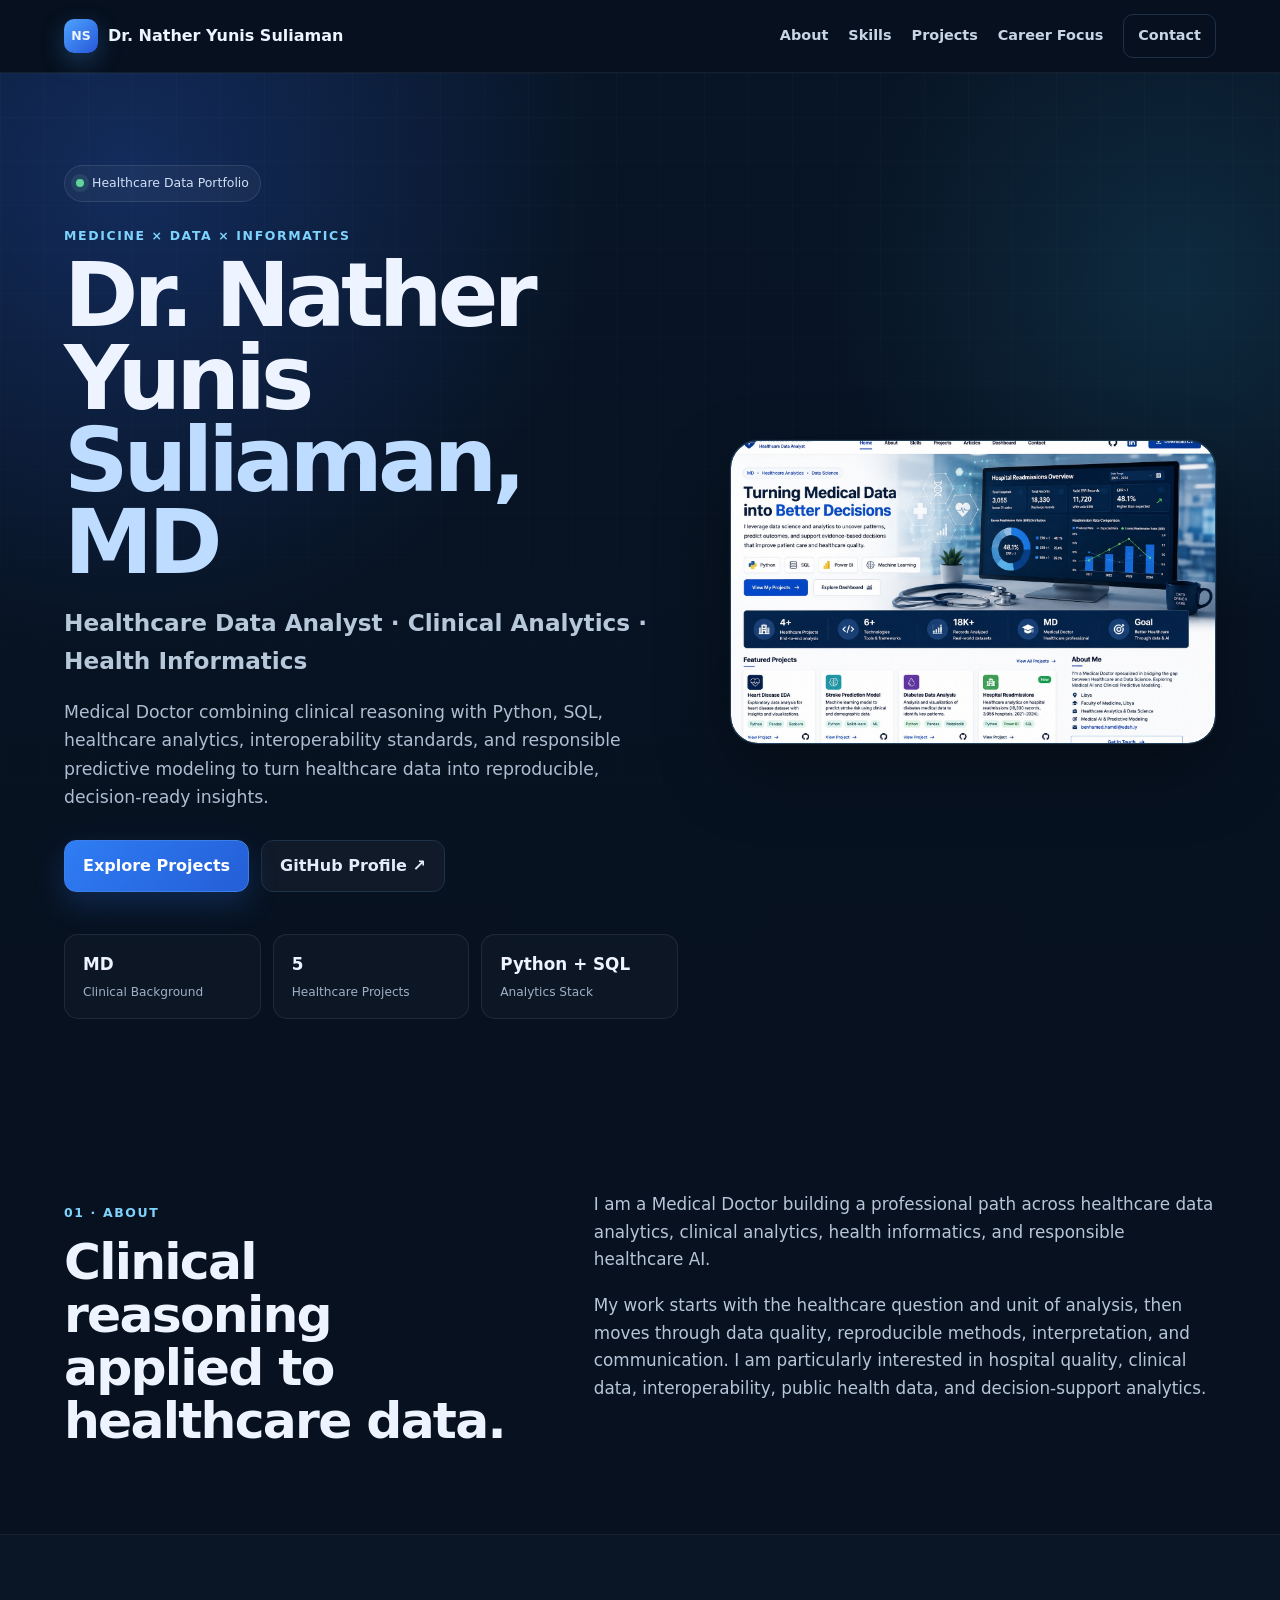
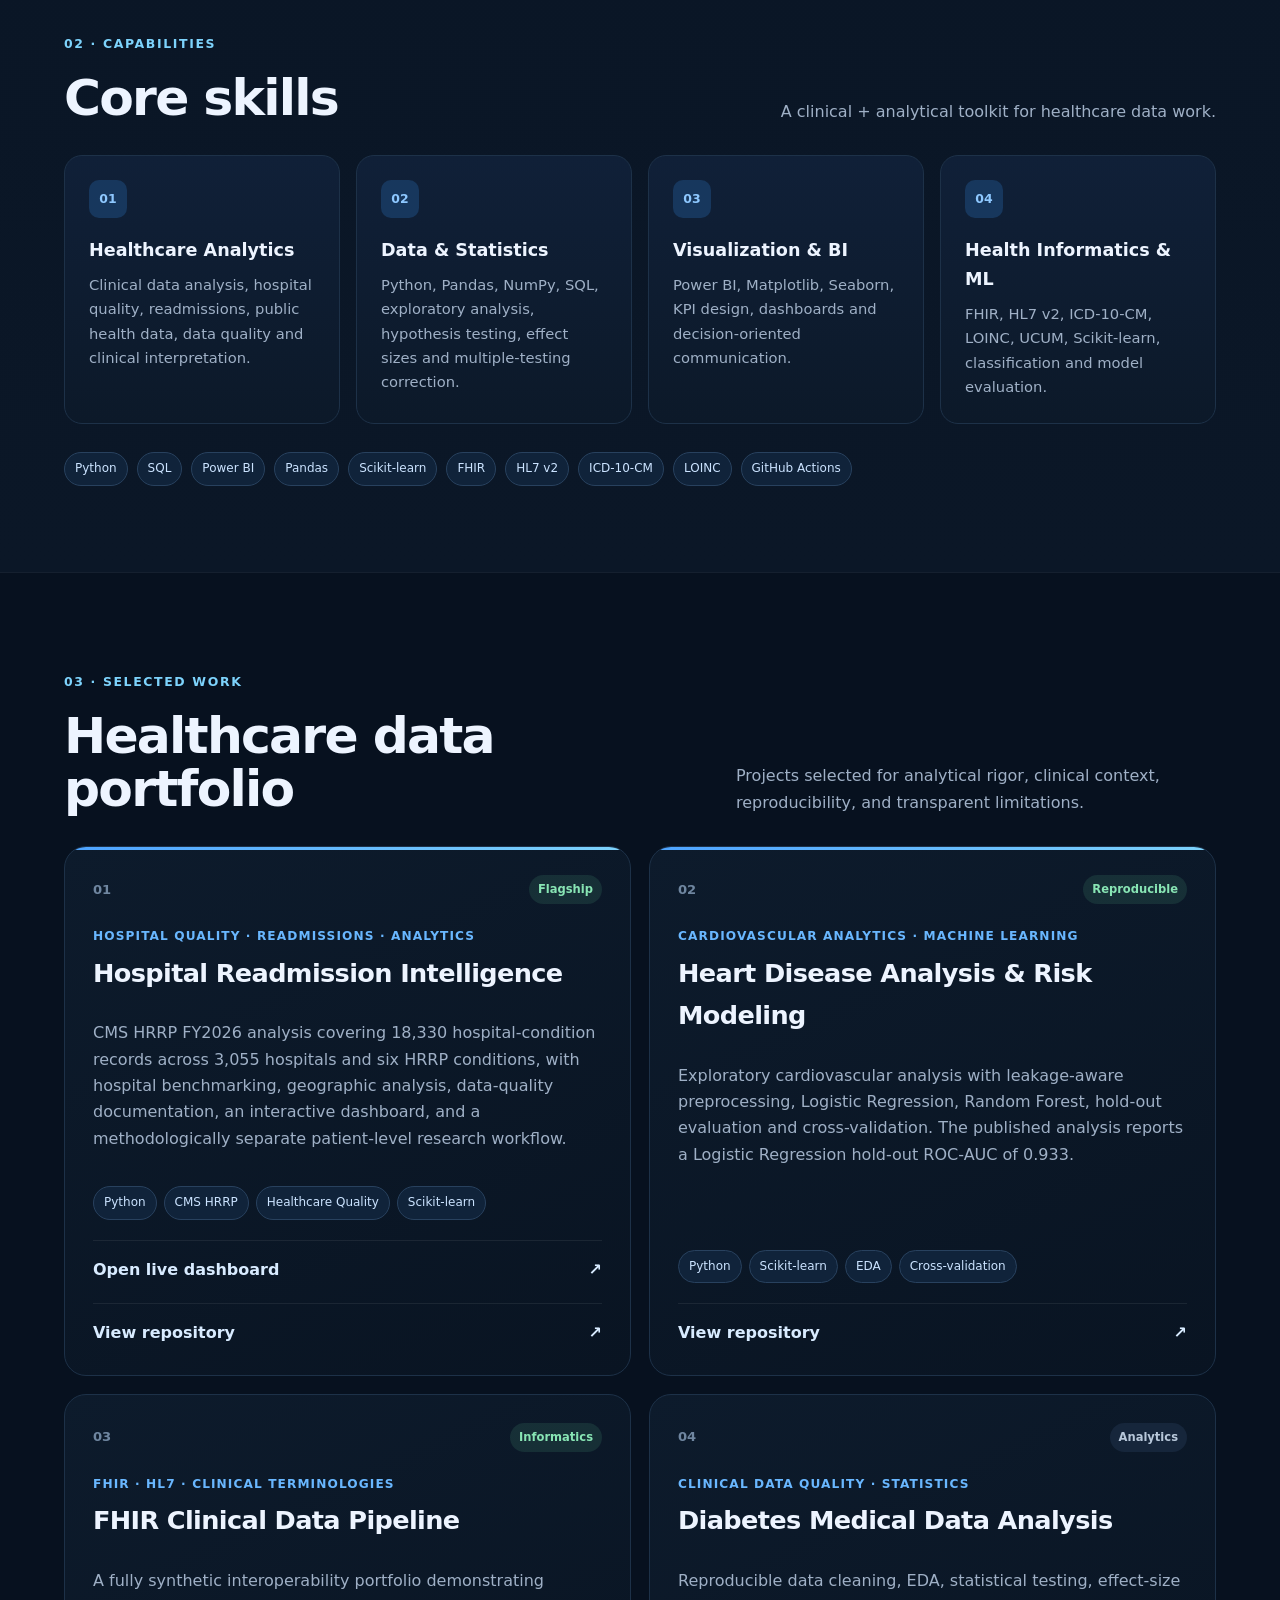
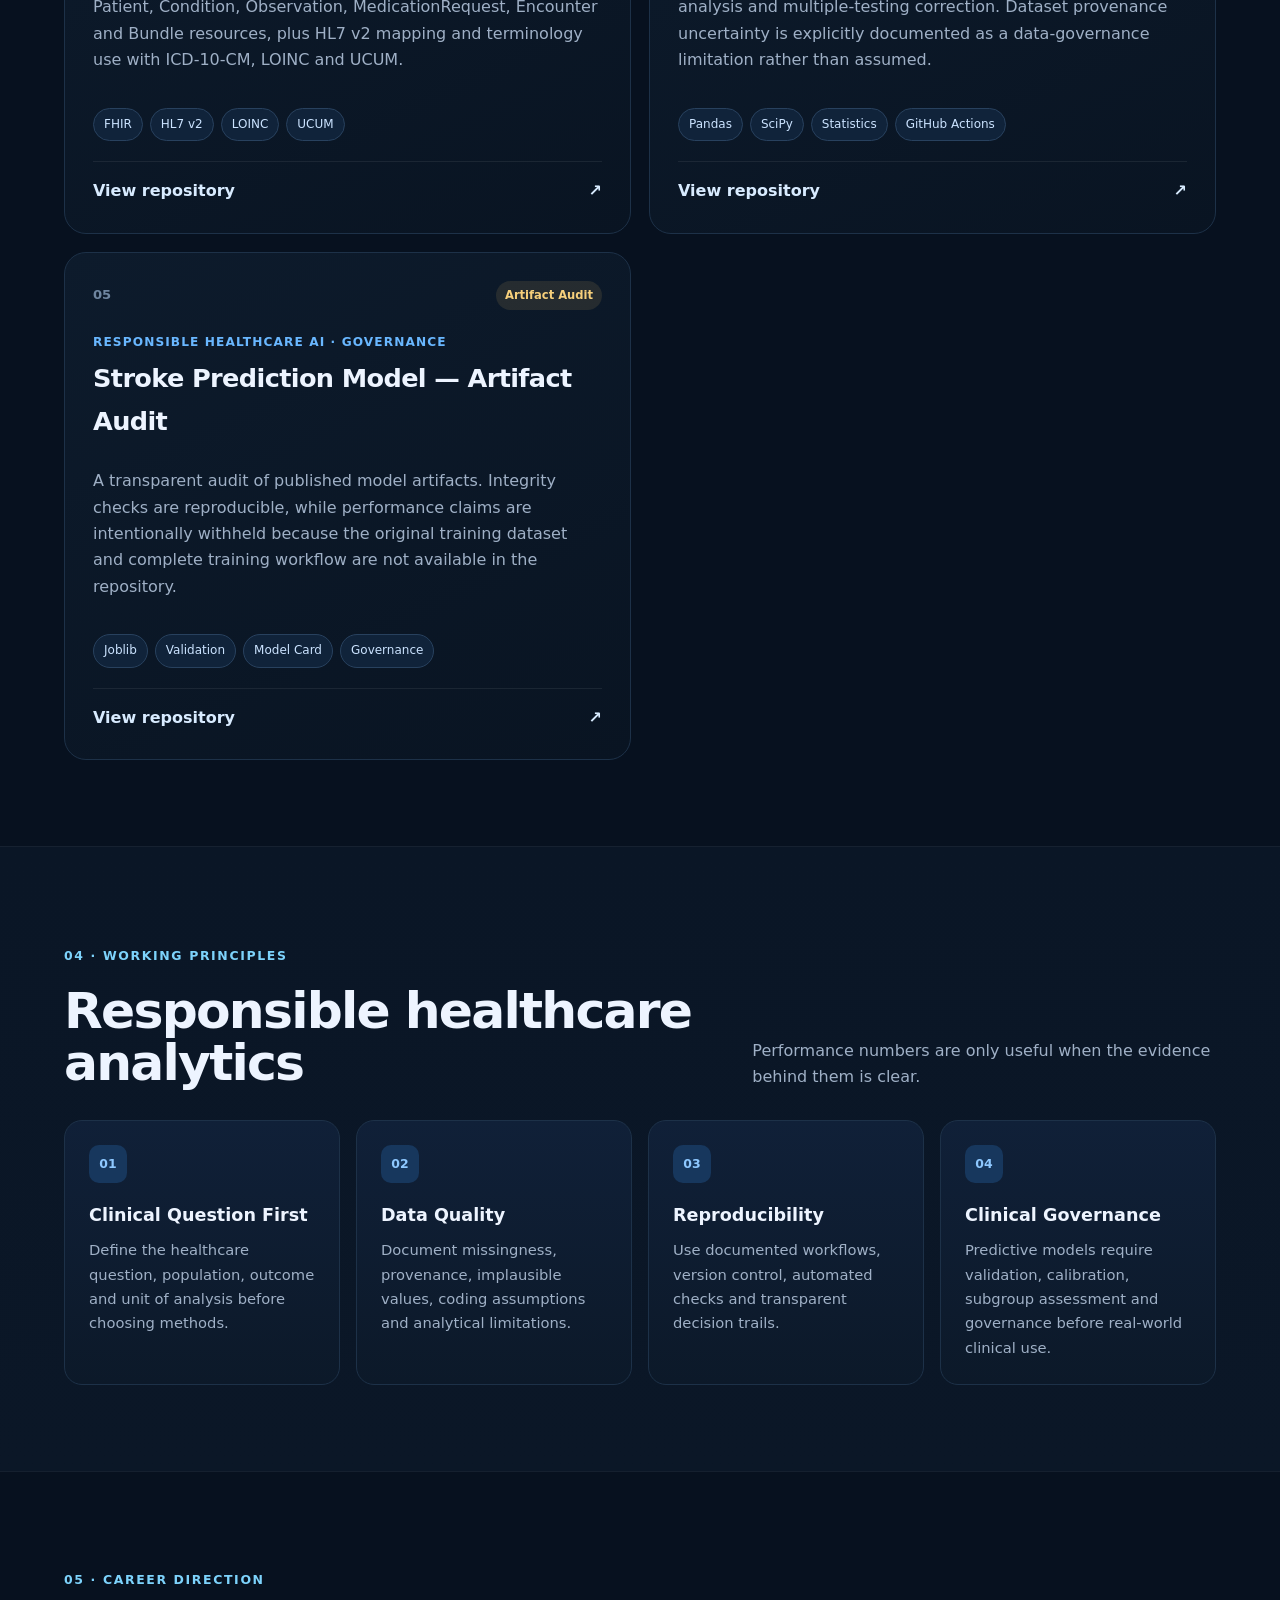
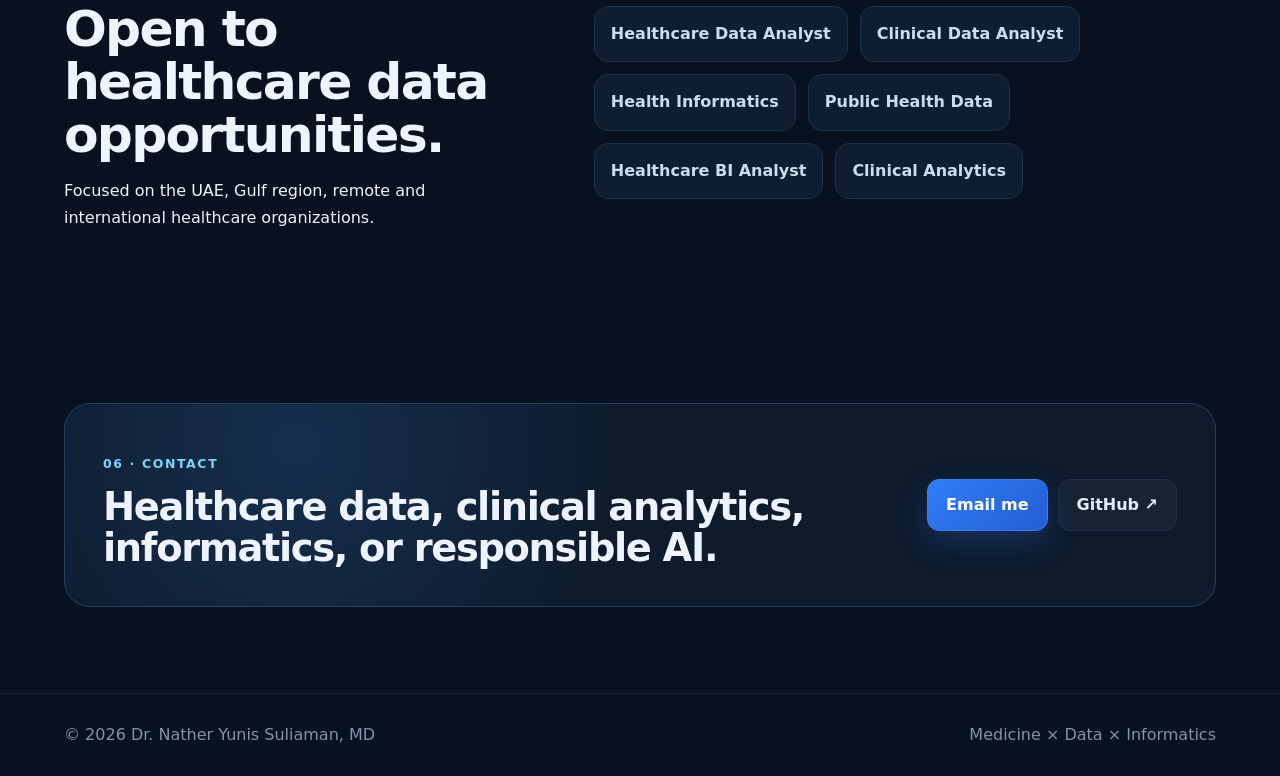
==== commit 66c7f5fb: "Update author name to Nather Yunis Suliaman" ====
--- a/index.html
+++ b/index.html
@@ -3,21 +3,21 @@
 <head>
   <meta charset="UTF-8">
   <meta name="viewport" content="width=device-width,initial-scale=1">
-  <meta name="description" content="Dr. Natheer Soliman — Medical Doctor and Healthcare Data Analyst focused on clinical analytics, health informatics, hospital quality, and responsible healthcare AI.">
+  <meta name="description" content="Dr. Nather Yunis Suliaman — Medical Doctor and Healthcare Data Analyst focused on clinical analytics, health informatics, hospital quality, and responsible healthcare AI.">
   <meta name="theme-color" content="#07111f">
   <link rel="canonical" href="https://natheerne-hub.github.io/natheersoliman.github.io/">
-  <meta property="og:title" content="Dr. Natheer Soliman | Healthcare Data Analyst">
+  <meta property="og:title" content="Dr. Nather Yunis Suliaman | Healthcare Data Analyst">
   <meta property="og:description" content="Medical Doctor combining clinical reasoning with healthcare analytics, Python, SQL, health informatics, and responsible AI.">
   <meta property="og:type" content="website">
   <meta property="og:url" content="https://natheerne-hub.github.io/natheersoliman.github.io/">
   <meta property="og:image" content="https://natheerne-hub.github.io/natheersoliman.github.io/IMG_5865.jpeg">
-  <title>Dr. Natheer Soliman | Healthcare Data Analytics</title>
+  <title>Dr. Nather Yunis Suliaman | Healthcare Data Analytics</title>
   <link rel="stylesheet" href="style.css">
 </head>
 <body>
 <nav class="nav">
   <div class="container nav-inner">
-    <a class="brand" href="#top"><span class="brand-mark">NS</span><span>Dr. Natheer Soliman</span></a>
+    <a class="brand" href="#top"><span class="brand-mark">NS</span><span>Dr. Nather Yunis Suliaman</span></a>
     <div class="nav-links">
       <a href="#about">About</a><a href="#skills">Skills</a><a href="#projects">Projects</a><a href="#focus">Career Focus</a><a class="nav-cta" href="mailto:natheer.ne@gmail.com">Contact</a>
     </div>
@@ -29,13 +29,13 @@
     <div class="hero-copy">
       <div class="status"><span class="status-dot"></span>Healthcare Data Portfolio</div>
       <p class="eyebrow">Medicine × Data × Informatics</p>
-      <h1>Dr. Natheer<br><span>Soliman, MD</span></h1>
+      <h1>Dr. Nather Yunis<br><span>Suliaman, MD</span></h1>
       <h2>Healthcare Data Analyst · Clinical Analytics · Health Informatics</h2>
       <p class="lead">Medical Doctor combining clinical reasoning with Python, SQL, healthcare analytics, interoperability standards, and responsible predictive modeling to turn healthcare data into reproducible, decision-ready insights.</p>
       <div class="actions"><a class="button primary" href="#projects">Explore Projects</a><a class="button secondary" href="https://github.com/natheerne-hub" target="_blank" rel="noreferrer">GitHub Profile ↗</a></div>
       <div class="quick-stats"><div><strong>MD</strong><span>Clinical Background</span></div><div><strong>5</strong><span>Healthcare Projects</span></div><div><strong>Python + SQL</strong><span>Analytics Stack</span></div></div>
     </div>
-    <aside class="profile-card hero-visual" style="padding:0;overflow:hidden;min-height:0"><img src="IMG_5865.jpeg" alt="Dr. Natheer Soliman healthcare data analytics portfolio" style="display:block;width:100%;height:auto;aspect-ratio:16/10;object-fit:cover;object-position:center;border-radius:27px"></aside>
+    <aside class="profile-card hero-visual" style="padding:0;overflow:hidden;min-height:0"><img src="IMG_5865.jpeg" alt="Dr. Nather Yunis Suliaman healthcare data analytics portfolio" style="display:block;width:100%;height:auto;aspect-ratio:16/10;object-fit:cover;object-position:center;border-radius:27px"></aside>
   </div>
 </header>
 
@@ -64,7 +64,7 @@
 
 <section class="section contact-section"><div class="container contact-card"><div><p class="section-kicker">06 · Contact</p><h2>Healthcare data, clinical analytics, informatics, or responsible AI.</h2></div><div class="contact-actions"><a class="button primary" href="mailto:natheer.ne@gmail.com">Email me</a><a class="button secondary" href="https://github.com/natheerne-hub" target="_blank" rel="noreferrer">GitHub ↗</a></div></div></section>
 </main>
-<footer><div class="container footer-inner"><p>© 2026 Dr. Natheer Soliman, MD</p><p>Medicine × Data × Informatics</p></div></footer>
+<footer><div class="container footer-inner"><p>© 2026 Dr. Nather Yunis Suliaman, MD</p><p>Medicine × Data × Informatics</p></div></footer>
 <script src="script.js"></script>
 </body>
 </html>
